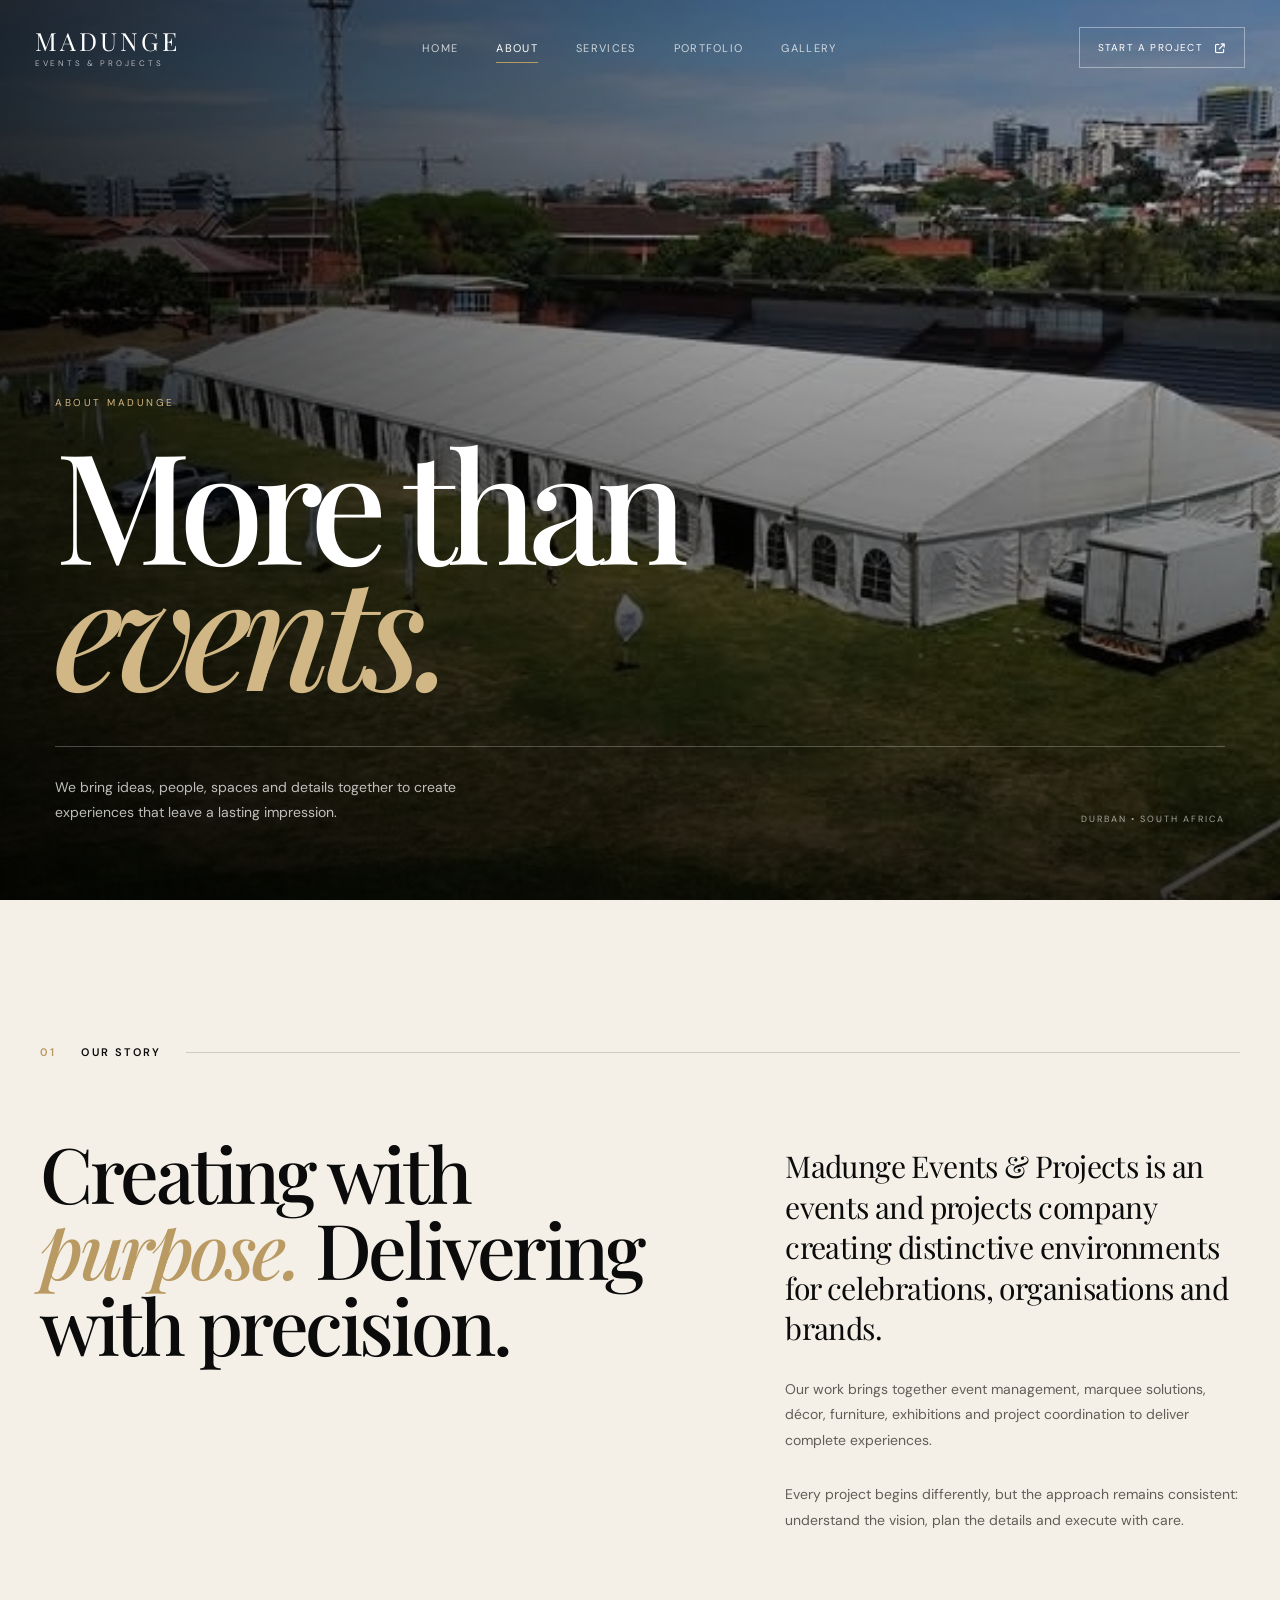
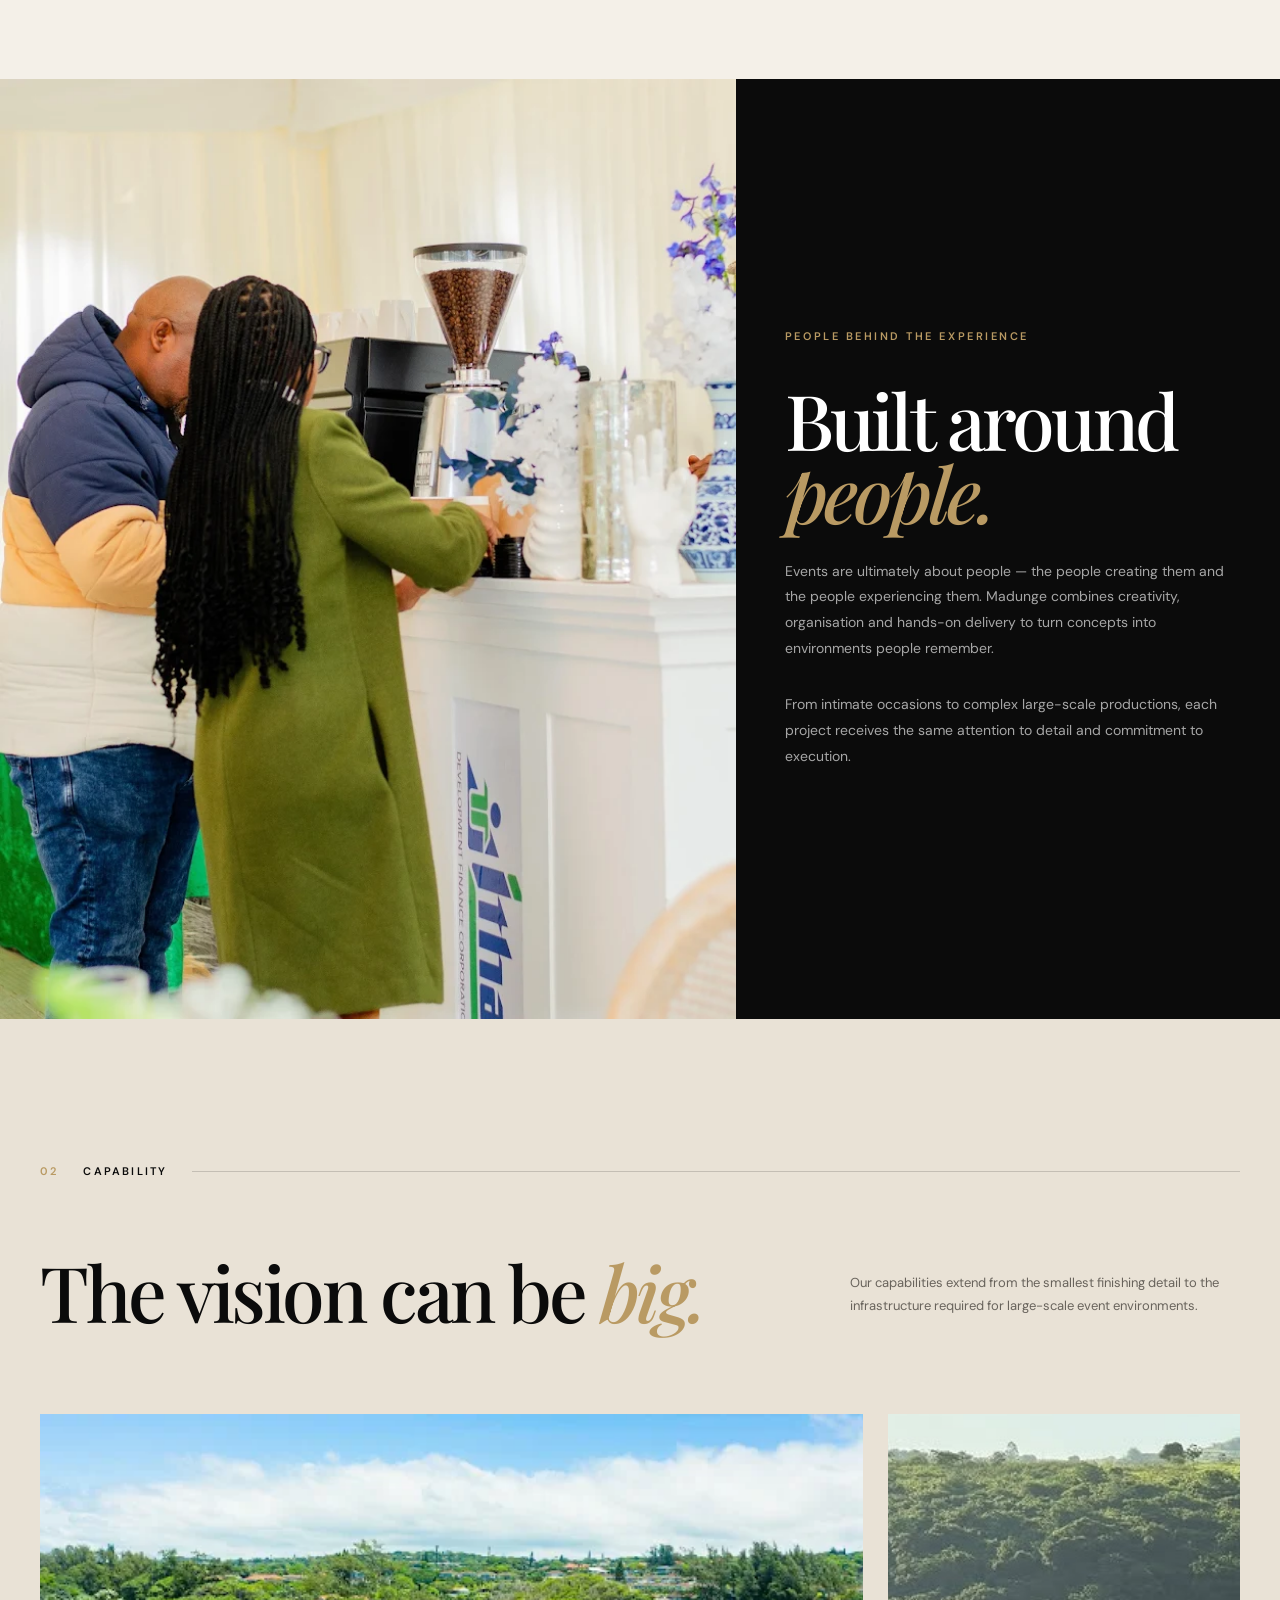
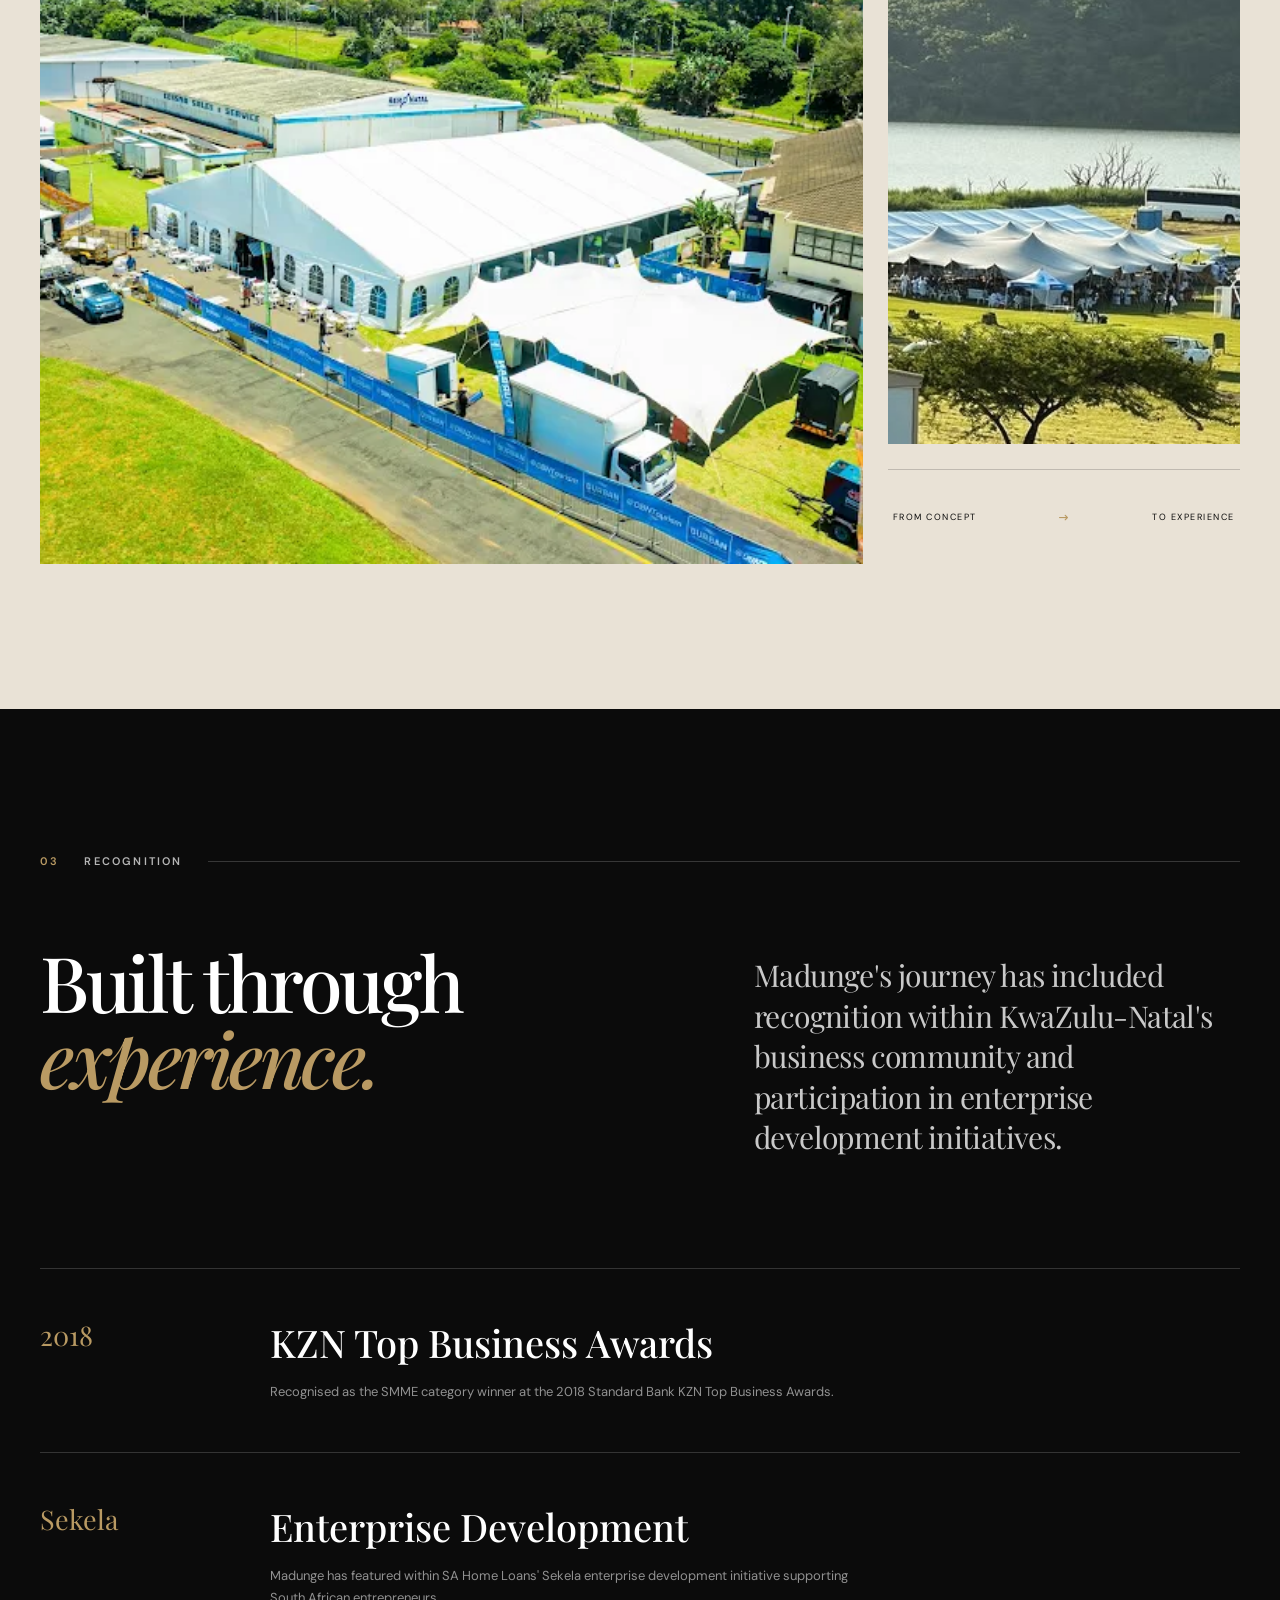
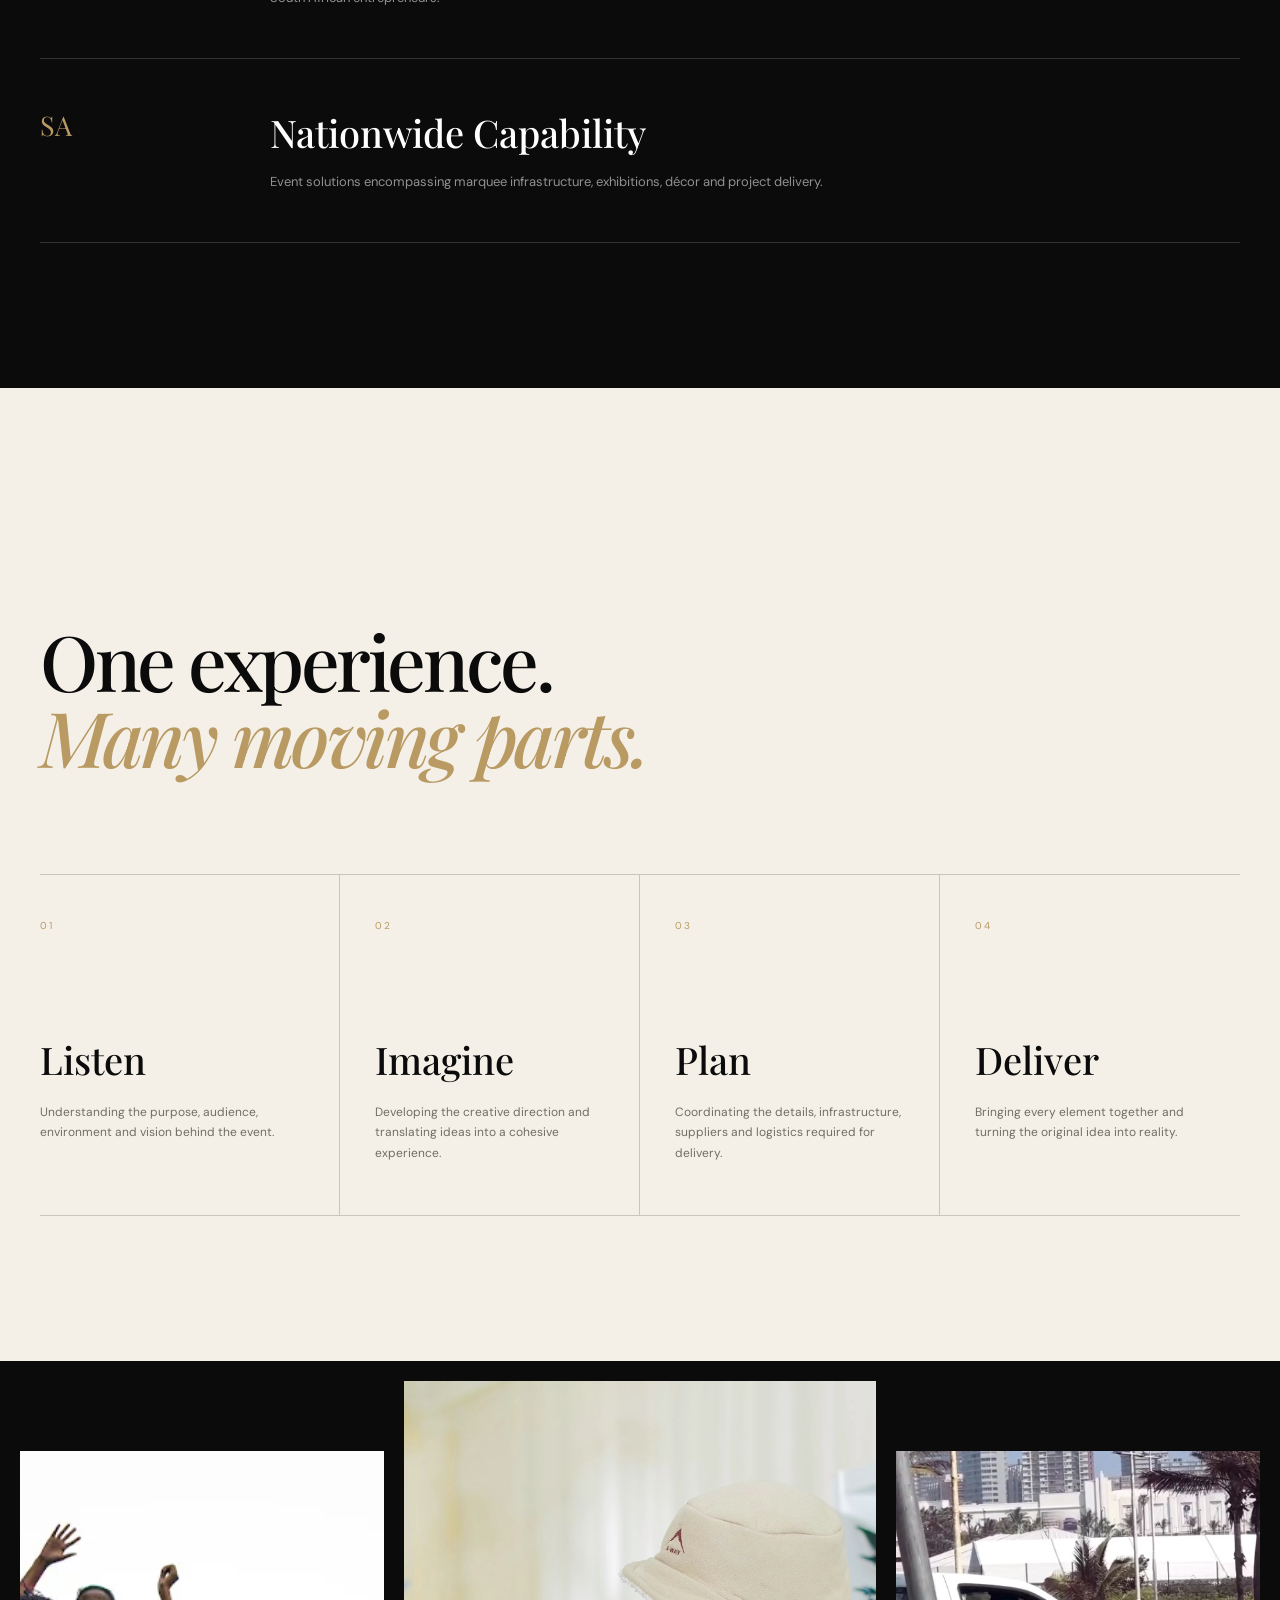
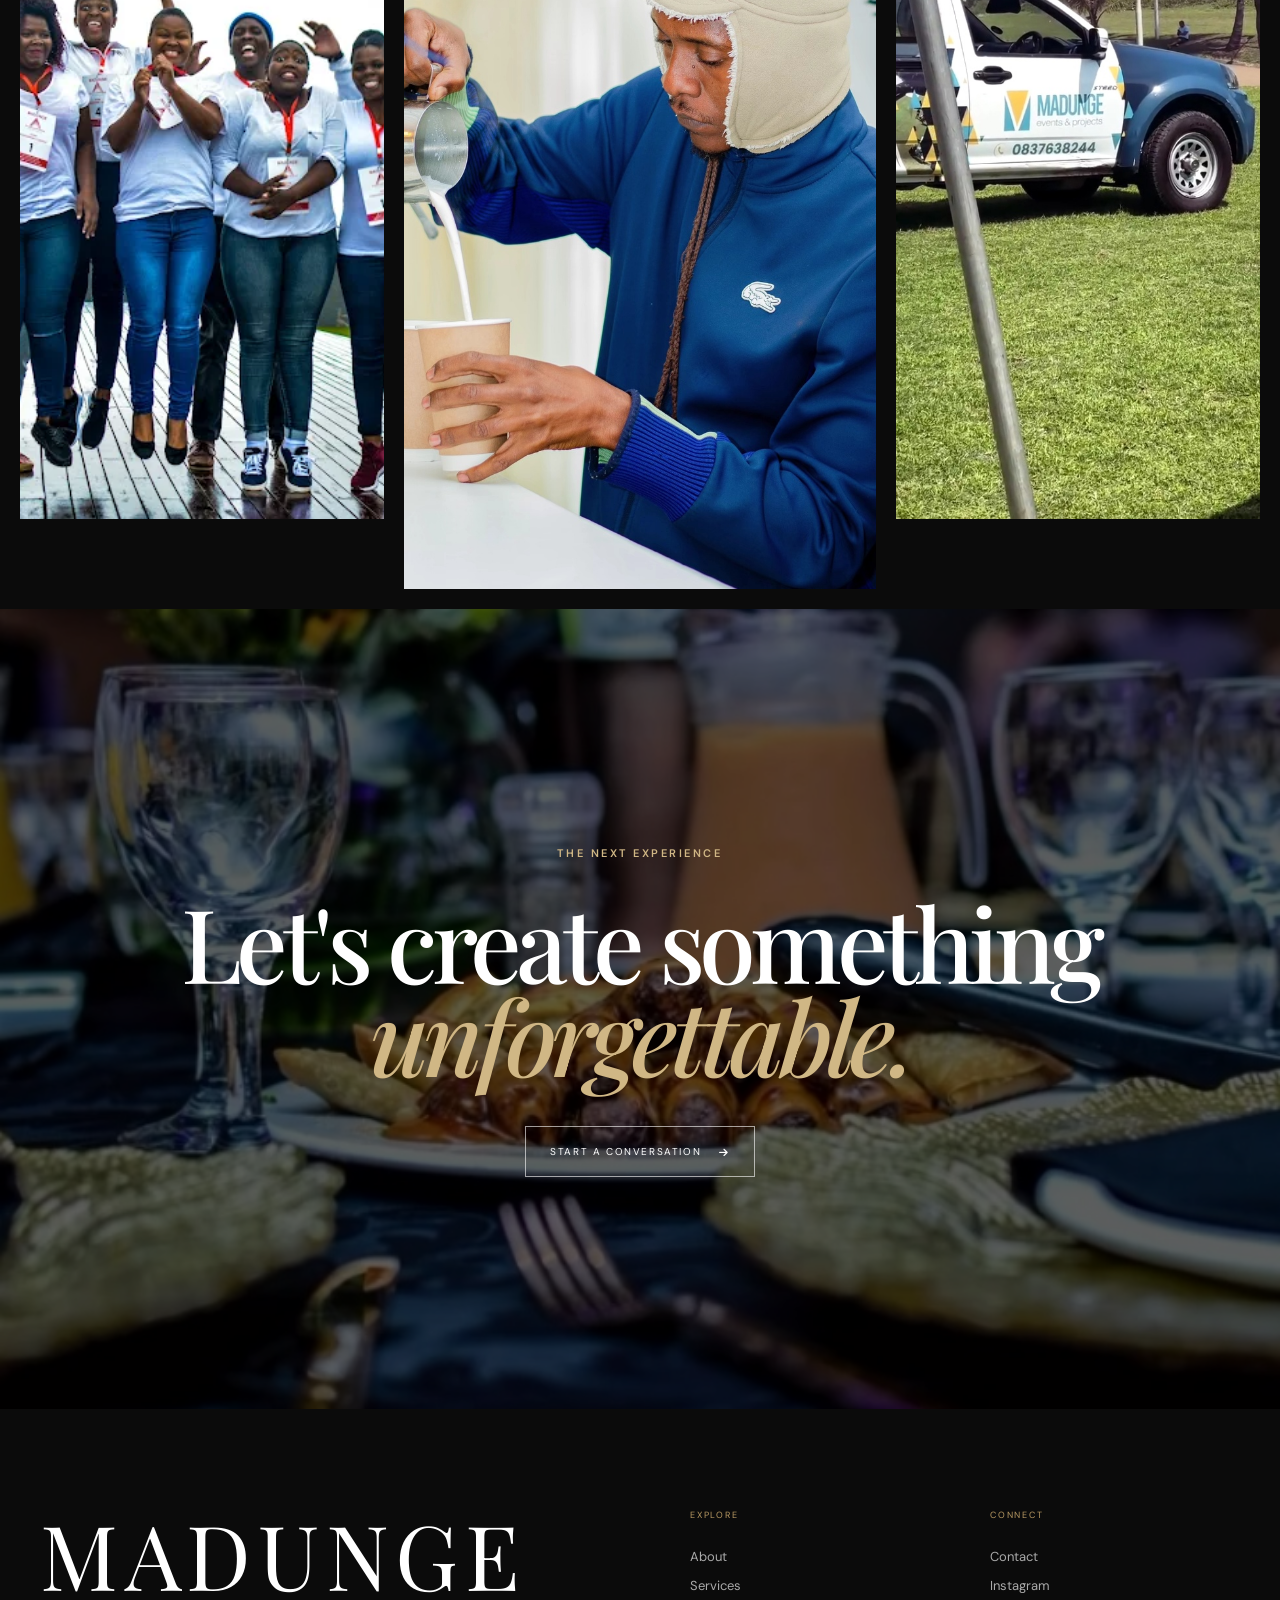
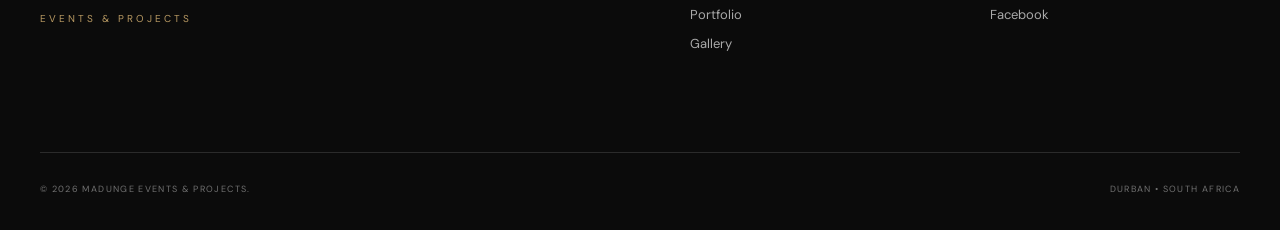
==== about.html @ 78325735 "Initial Madunge Events website" ====
<!DOCTYPE html>
<html lang="en">

<head>
    <meta charset="UTF-8">
    <meta name="viewport" content="width=device-width, initial-scale=1.0">

    <meta name="description"
          content="Discover Madunge Events & Projects — creating memorable events, environments and experiences across South Africa.">

    <title>About | Madunge Events & Projects</title>

    <link rel="preconnect" href="https://fonts.googleapis.com">
    <link rel="preconnect" href="https://fonts.gstatic.com" crossorigin>

    <link href="https://fonts.googleapis.com/css2?family=DM+Sans:wght@300;400;500;600&family=Playfair+Display:ital,wght@0,500;0,600;1,500&display=swap"
          rel="stylesheet">

    <link rel="stylesheet"
          href="https://cdnjs.cloudflare.com/ajax/libs/font-awesome/6.5.2/css/all.min.css">

    <link rel="stylesheet" href="css/style.css">
</head>

<body>


<!-- =====================================================
     LOADER
====================================================== -->

<div class="page-loader" id="pageLoader">

    <div class="loader-inner">

        <span class="loader-eyebrow">
            Events & Projects
        </span>

        <div class="loader-brand">
            MADUNGE
        </div>

        <div class="loader-line">
            <span></span>
        </div>

    </div>

</div>



<!-- =====================================================
     NAVIGATION
====================================================== -->

<header class="site-header inner-header" id="siteHeader">

    <div class="nav-container">

        <a href="index.html" class="brand">

            <span class="brand-main">
                MADUNGE
            </span>

            <span class="brand-sub">
                Events & Projects
            </span>

        </a>


        <nav class="desktop-nav">

            <a href="index.html">Home</a>
            <a href="about.html" class="active">About</a>
            <a href="services.html">Services</a>
            <a href="portfolio.html">Portfolio</a>
            <a href="gallery.html">Gallery</a>

        </nav>


        <a href="contact.html" class="nav-enquire">

            Start a Project

            <i class="fa-solid fa-arrow-up-right-from-square"></i>

        </a>


        <button class="menu-toggle"
                id="menuToggle"
                aria-label="Open navigation">

            <span></span>
            <span></span>

        </button>

    </div>


    <div class="mobile-menu" id="mobileMenu">

        <nav>

            <a href="index.html">Home</a>
            <a href="about.html">About</a>
            <a href="services.html">Services</a>
            <a href="portfolio.html">Portfolio</a>
            <a href="gallery.html">Gallery</a>
            <a href="contact.html">Contact</a>

        </nav>

    </div>

</header>



<main>


<!-- =====================================================
     ABOUT HERO
====================================================== -->

<section class="about-hero">

    <div class="about-hero-bg">

        <img src="assets/images/marquee-aerial-04.webp"
             alt="Large Madunge event production">

    </div>

    <div class="about-hero-overlay"></div>


    <div class="about-hero-content">

        <p class="hero-kicker reveal">
            About Madunge
        </p>

        <h1 class="reveal">
            More than
            <em>events.</em>
        </h1>


        <div class="about-hero-bottom reveal">

            <p>
                We bring ideas, people, spaces and details
                together to create experiences that leave
                a lasting impression.
            </p>

            <span>
                Durban • South Africa
            </span>

        </div>

    </div>

</section>



<!-- =====================================================
     INTRO
====================================================== -->

<section class="about-intro section">

    <div class="container">

        <div class="section-label reveal">

            <span>01</span>
            <p>Our story</p>

        </div>


        <div class="about-intro-grid">

            <div>

                <h2 class="display-heading reveal">

                    Creating with
                    <em>purpose.</em>

                    Delivering with
                    precision.

                </h2>

            </div>


            <div class="about-intro-copy">

                <p class="large-copy reveal">
                    Madunge Events & Projects is an
                    events and projects company creating
                    distinctive environments for celebrations,
                    organisations and brands.
                </p>

                <p class="reveal">
                    Our work brings together event management,
                    marquee solutions, décor, furniture,
                    exhibitions and project coordination to
                    deliver complete experiences.
                </p>

                <p class="reveal">
                    Every project begins differently, but the
                    approach remains consistent: understand the
                    vision, plan the details and execute with care.
                </p>

            </div>

        </div>

    </div>

</section>



<!-- =====================================================
     EDITORIAL STORY
====================================================== -->

<section class="about-story">

    <div class="about-story-image reveal-image">

        <img src="assets/images/madunge-team2.webp"
             alt="Madunge Events team">

    </div>


    <div class="about-story-content">

        <span class="eyebrow reveal">
            People behind the experience
        </span>


        <h2 class="reveal">

            Built around
            <em>people.</em>

        </h2>


        <p class="reveal">
            Events are ultimately about people — the people
            creating them and the people experiencing them.
            Madunge combines creativity, organisation and
            hands-on delivery to turn concepts into environments
            people remember.
        </p>


        <p class="reveal">
            From intimate occasions to complex large-scale
            productions, each project receives the same attention
            to detail and commitment to execution.
        </p>

    </div>

</section>



<!-- =====================================================
     SCALE
====================================================== -->

<section class="about-scale section">

    <div class="container">

        <div class="section-label reveal">

            <span>02</span>
            <p>Capability</p>

        </div>


        <div class="about-scale-heading">

            <h2 class="display-heading reveal">

                The vision can be
                <em>big.</em>

            </h2>


            <p class="reveal">
                Our capabilities extend from the smallest
                finishing detail to the infrastructure required
                for large-scale event environments.
            </p>

        </div>


        <div class="about-scale-gallery">

            <div class="scale-gallery-main reveal-image">

                <img src="assets/images/marquee-aerial-02.webp"
                     alt="Madunge large marquee event">

            </div>


            <div class="scale-gallery-side">

                <div class="reveal-image">

                    <img src="assets/images/marquee-aerial-05.webp"
                         alt="Madunge event infrastructure">

                </div>


                <div class="scale-caption reveal">

                    <span>
                        From concept
                    </span>

                    <i class="fa-solid fa-arrow-right-long"></i>

                    <span>
                        To experience
                    </span>

                </div>

            </div>

        </div>

    </div>

</section>



<!-- =====================================================
     RECOGNITION
====================================================== -->

<section class="recognition section">

    <div class="container">

        <div class="section-label light-label reveal">

            <span>03</span>
            <p>Recognition</p>

        </div>


        <div class="recognition-grid">

            <div>

                <h2 class="display-heading reveal">

                    Built through
                    <em>experience.</em>

                </h2>

            </div>


            <div class="recognition-copy">

                <p class="large-copy reveal">
                    Madunge's journey has included recognition
                    within KwaZulu-Natal's business community
                    and participation in enterprise development
                    initiatives.
                </p>

            </div>

        </div>



        <div class="recognition-list">


            <div class="recognition-item reveal">

                <span class="recognition-year">
                    2018
                </span>

                <div>

                    <h3>
                        KZN Top Business Awards
                    </h3>

                    <p>
                        Recognised as the SMME category winner
                        at the 2018 Standard Bank KZN Top
                        Business Awards.
                    </p>

                </div>

            </div>



            <div class="recognition-item reveal">

                <span class="recognition-year">
                    Sekela
                </span>

                <div>

                    <h3>
                        Enterprise Development
                    </h3>

                    <p>
                        Madunge has featured within SA Home
                        Loans' Sekela enterprise development
                        initiative supporting South African
                        entrepreneurs.
                    </p>

                </div>

            </div>



            <div class="recognition-item reveal">

                <span class="recognition-year">
                    SA
                </span>

                <div>

                    <h3>
                        Nationwide Capability
                    </h3>

                    <p>
                        Event solutions encompassing marquee
                        infrastructure, exhibitions, décor and
                        project delivery.
                    </p>

                </div>

            </div>


        </div>

    </div>

</section>



<!-- =====================================================
     APPROACH
====================================================== -->

<section class="about-approach section">

    <div class="container">

        <div class="section-label reveal">

            <span>04</span>
            <p>How we work</p>

        </div>


        <div class="approach-heading">

            <h2 class="display-heading reveal">

                One experience.
                <br>
                <em>Many moving parts.</em>

            </h2>

        </div>


        <div class="approach-grid">


            <div class="approach-item reveal">

                <span>01</span>

                <h3>
                    Listen
                </h3>

                <p>
                    Understanding the purpose, audience,
                    environment and vision behind the event.
                </p>

            </div>



            <div class="approach-item reveal">

                <span>02</span>

                <h3>
                    Imagine
                </h3>

                <p>
                    Developing the creative direction and
                    translating ideas into a cohesive experience.
                </p>

            </div>



            <div class="approach-item reveal">

                <span>03</span>

                <h3>
                    Plan
                </h3>

                <p>
                    Coordinating the details, infrastructure,
                    suppliers and logistics required for delivery.
                </p>

            </div>



            <div class="approach-item reveal">

                <span>04</span>

                <h3>
                    Deliver
                </h3>

                <p>
                    Bringing every element together and turning
                    the original idea into reality.
                </p>

            </div>


        </div>

    </div>

</section>



<!-- =====================================================
     TEAM / PEOPLE IMAGE
====================================================== -->

<section class="people-feature">

    <div class="people-feature-grid">


        <div class="people-photo">

            <img src="assets/images/madunge-team.webp"
                 alt="Madunge Events team">

        </div>


        <div class="people-photo">

            <img src="assets/images/madunge-team3.webp"
                 alt="Madunge Events team member">

        </div>


        <div class="people-photo">

            <img src="assets/images/madunge-team4.webp"
                 alt="Madunge Events team">

        </div>


    </div>

</section>



<!-- =====================================================
     CTA
====================================================== -->

<section class="final-cta about-final-cta">

    <div class="final-cta-bg">

        <img src="assets/images/luxury-table-05.webp"
             alt="Madunge luxury event">

    </div>

    <div class="final-cta-overlay"></div>


    <div class="final-cta-content">

        <span class="eyebrow reveal">
            The next experience
        </span>


        <h2 class="reveal">

            Let's create something
            <em>unforgettable.</em>

        </h2>


        <a href="contact.html"
           class="cta-button reveal">

            Start a conversation

            <i class="fa-solid fa-arrow-right"></i>

        </a>

    </div>

</section>


</main>



<!-- =====================================================
     FOOTER
====================================================== -->

<footer class="footer">

    <div class="container">


        <div class="footer-top">


            <div class="footer-brand">

                <span class="footer-logo">
                    MADUNGE
                </span>

                <p>
                    Events & Projects
                </p>

            </div>



            <div class="footer-links">


                <div>

                    <span class="footer-heading">
                        Explore
                    </span>

                    <a href="about.html">About</a>
                    <a href="services.html">Services</a>
                    <a href="portfolio.html">Portfolio</a>
                    <a href="gallery.html">Gallery</a>

                </div>



                <div>

                    <span class="footer-heading">
                        Connect
                    </span>

                    <a href="contact.html">Contact</a>

                    <a href="https://www.instagram.com/madungeevents/"
   target="_blank"
   rel="noopener noreferrer">
    Instagram
</a>

<a href="https://www.facebook.com/367546593577788"
   target="_blank"
   rel="noopener noreferrer">
    Facebook
</a>

                </div>


            </div>


        </div>



        <div class="footer-bottom">

            <p>
                © <span id="currentYear"></span>
                Madunge Events & Projects.
            </p>

            <p>
                Durban • South Africa
            </p>

        </div>


    </div>

</footer>


<script src="js/main.js"></script>

</body>
</html>
---- css/style.css ----
/* =========================================================
   MADUNGE EVENTS & PROJECTS
   Main Stylesheet
   ========================================================= */


/* =========================================================
   ROOT
   ========================================================= */

:root {
    --black: #0b0b0b;
    --black-soft: #111111;
    --charcoal: #181818;

    --ivory: #f4f0e8;
    --cream: #e9e2d6;
    --white: #ffffff;

    --gold: #b99a63;
    --gold-light: #d0b785;

    --grey: #aaa7a0;
    --border: rgba(255, 255, 255, 0.16);

    --serif: "Playfair Display", Georgia, serif;
    --sans: "DM Sans", Arial, sans-serif;

    --container: 1380px;

    --ease: cubic-bezier(.22, 1, .36, 1);
}


/* =========================================================
   RESET
   ========================================================= */

* {
    margin: 0;
    padding: 0;
    box-sizing: border-box;
}

html {
    scroll-behavior: smooth;
}

body {
    font-family: var(--sans);
    background: var(--ivory);
    color: var(--black);
    overflow-x: hidden;
    -webkit-font-smoothing: antialiased;
}

body.menu-open {
    overflow: hidden;
}

img,
video {
    display: block;
    width: 100%;
}

img {
    object-fit: cover;
}

a {
    color: inherit;
    text-decoration: none;
}

button {
    font: inherit;
}

::selection {
    background: var(--gold);
    color: var(--black);
}


/* =========================================================
   GENERAL
   ========================================================= */

.container {
    width: min(calc(100% - 80px), var(--container));
    margin: auto;
}

.section {
    padding: 145px 0;
}

.eyebrow {
    display: inline-block;
    font-size: 11px;
    text-transform: uppercase;
    letter-spacing: .23em;
    font-weight: 600;
}

.section-label {
    display: flex;
    align-items: center;
    gap: 25px;
    margin-bottom: 75px;

    font-size: 11px;
    text-transform: uppercase;
    letter-spacing: .2em;
    font-weight: 600;
}

.section-label span {
    color: var(--gold);
}

.section-label::after {
    content: "";
    height: 1px;
    flex: 1;
    background: rgba(0, 0, 0, .16);
}

.light-label {
    color: rgba(255, 255, 255, .7);
}

.light-label::after {
    background: rgba(255, 255, 255, .18);
}

.display-heading {
    font-family: var(--serif);
    font-size: clamp(54px, 6vw, 96px);
    font-weight: 500;
    line-height: .99;
    letter-spacing: -.045em;
}

.display-heading em {
    color: var(--gold);
    font-weight: 500;
}

.large-copy {
    font-family: var(--serif);
    font-size: 30px;
    line-height: 1.35;
    letter-spacing: -.02em;
}

.text-link {
    display: inline-flex;
    align-items: center;
    gap: 15px;

    margin-top: 35px;

    font-size: 12px;
    text-transform: uppercase;
    letter-spacing: .15em;
    font-weight: 600;

    padding-bottom: 8px;
    border-bottom: 1px solid currentColor;
}

.text-link i {
    transition: transform .35s var(--ease);
}

.text-link:hover i {
    transform: translateX(6px);
}


/* =========================================================
   LOADER
   ========================================================= */

.page-loader {
    position: fixed;
    inset: 0;
    z-index: 99999;

    display: flex;
    justify-content: center;
    align-items: center;

    background: var(--black);
    color: var(--white);

    transition:
        opacity .8s var(--ease),
        visibility .8s var(--ease);
}

.page-loader.loaded {
    opacity: 0;
    visibility: hidden;
    pointer-events: none;
}

.loader-inner {
    width: min(430px, 80vw);
    text-align: center;
}

.loader-eyebrow {
    display: block;
    margin-bottom: 13px;

    color: var(--gold-light);

    text-transform: uppercase;
    letter-spacing: .34em;
    font-size: 9px;
}

.loader-brand {
    font-family: var(--serif);
    font-size: clamp(45px, 7vw, 78px);
    letter-spacing: .08em;
}

.loader-line {
    width: 100%;
    height: 1px;

    background: rgba(255, 255, 255, .16);

    margin-top: 28px;

    overflow: hidden;
}

.loader-line span {
    display: block;

    width: 100%;
    height: 100%;

    background: var(--gold);

    transform: translateX(-100%);
    animation: loaderLine 1.5s var(--ease) forwards;
}

@keyframes loaderLine {
    to {
        transform: translateX(0);
    }
}


/* =========================================================
   HEADER
   ========================================================= */

.site-header {
    position: fixed;
    top: 0;
    left: 0;
    width: 100%;

    z-index: 1000;

    color: var(--white);

    transition:
        background .4s ease,
        color .4s ease,
        border .4s ease;
}

.site-header.scrolled {
    background: rgba(10, 10, 10, .92);
    backdrop-filter: blur(16px);
    -webkit-backdrop-filter: blur(16px);

    border-bottom: 1px solid rgba(255, 255, 255, .08);
}

.nav-container {
    width: min(calc(100% - 70px), 1500px);
    height: 95px;
    margin: auto;

    display: flex;
    align-items: center;
    justify-content: space-between;
}

.brand {
    display: flex;
    flex-direction: column;
    line-height: 1;
}

.brand-main {
    font-family: var(--serif);
    font-size: 25px;
    letter-spacing: .12em;
}

.brand-sub {
    margin-top: 6px;

    font-size: 8px;
    text-transform: uppercase;
    letter-spacing: .34em;

    color: rgba(255, 255, 255, .65);
}

.desktop-nav {
    display: flex;
    gap: 38px;
}

.desktop-nav a {
    position: relative;

    font-size: 11px;
    text-transform: uppercase;
    letter-spacing: .12em;

    color: rgba(255, 255, 255, .74);

    transition: color .25s ease;
}

.desktop-nav a:hover,
.desktop-nav a.active {
    color: var(--white);
}

.desktop-nav a::after {
    content: "";

    position: absolute;
    left: 0;
    bottom: -8px;

    width: 0;
    height: 1px;

    background: var(--gold);

    transition: width .35s var(--ease);
}

.desktop-nav a:hover::after,
.desktop-nav a.active::after {
    width: 100%;
}

.nav-enquire {
    display: flex;
    align-items: center;
    gap: 12px;

    border: 1px solid rgba(255, 255, 255, .4);

    padding: 13px 18px;

    font-size: 10px;
    text-transform: uppercase;
    letter-spacing: .12em;

    transition:
        background .3s ease,
        color .3s ease;
}

.nav-enquire:hover {
    background: var(--white);
    color: var(--black);
}

.menu-toggle {
    display: none;

    width: 45px;
    height: 45px;

    background: transparent;
    border: none;

    cursor: pointer;

    position: relative;
    z-index: 1002;
}

.menu-toggle span {
    position: absolute;
    left: 7px;

    width: 31px;
    height: 1px;

    background: white;

    transition: .4s var(--ease);
}

.menu-toggle span:first-child {
    top: 18px;
}

.menu-toggle span:last-child {
    top: 27px;
}

.menu-toggle.active span:first-child {
    top: 22px;
    transform: rotate(45deg);
}

.menu-toggle.active span:last-child {
    top: 22px;
    transform: rotate(-45deg);
}


/* =========================================================
   MOBILE MENU
   ========================================================= */

.mobile-menu {
    position: fixed;
    inset: 0;

    background: var(--black);

    display: flex;
    align-items: center;

    padding: 120px 40px 50px;

    transform: translateY(-100%);
    transition: transform .75s var(--ease);

    z-index: 1001;

    overflow: hidden;
    visibility: hidden;
    pointer-events: none;
}

.mobile-menu.active {
    transform: translateY(0);
    visibility: visible;
    pointer-events: auto;
}

.mobile-menu nav {
    display: flex;
    flex-direction: column;
}

.mobile-menu a {
    font-family: var(--serif);

    font-size: clamp(45px, 12vw, 75px);

    line-height: 1.15;

    color: var(--white);

    transition: color .25s ease;
}

.mobile-menu a:hover {
    color: var(--gold);
}


/* =========================================================
   HERO
   ========================================================= */

.hero {
    position: relative;

    width: 100%;
    min-height: 100vh;

    display: flex;
    align-items: flex-end;

    overflow: hidden;

    background: var(--black);
    color: var(--white);
}

.hero-video {
    position: absolute;
    inset: 0;

    width: 100%;
    height: 100%;

    object-fit: cover;
}

.hero-overlay {
    position: absolute;
    inset: 0;

    background:
        linear-gradient(
            90deg,
            rgba(0, 0, 0, .72) 0%,
            rgba(0, 0, 0, .30) 55%,
            rgba(0, 0, 0, .2) 100%
        ),
        linear-gradient(
            0deg,
            rgba(0, 0, 0, .70) 0%,
            rgba(0, 0, 0, .02) 65%
        );
}

.hero-grain {
    position: absolute;
    inset: 0;

    opacity: .13;
    pointer-events: none;

    background-image:
        url("data:image/svg+xml,%3Csvg viewBox='0 0 180 180' xmlns='http://www.w3.org/2000/svg'%3E%3Cfilter id='noise'%3E%3CfeTurbulence type='fractalNoise' baseFrequency='.9' numOctaves='4' stitchTiles='stitch'/%3E%3C/filter%3E%3Crect width='100%25' height='100%25' filter='url(%23noise)' opacity='.35'/%3E%3C/svg%3E");
}

.hero-content {
    position: relative;
    z-index: 5;

    width: min(calc(100% - 110px), 1450px);

    margin: 0 auto;
    padding: 170px 0 80px;
}

.hero-kicker {
    margin-bottom: 30px;

    font-size: 10px;
    text-transform: uppercase;
    letter-spacing: .25em;

    color: var(--gold-light);
}

.hero-title {
    max-width: 1200px;

    font-family: var(--serif);

    font-size: clamp(63px, 8.1vw, 135px);

    line-height: .88;

    font-weight: 500;

    letter-spacing: -.055em;
}

.hero-title span {
    display: block;
}

.hero-title-italic {
    font-style: italic;
    color: var(--gold-light);
}

.hero-bottom {
    display: flex;
    justify-content: space-between;
    align-items: flex-end;

    margin-top: 45px;
}

.hero-bottom > p {
    max-width: 440px;

    color: rgba(255, 255, 255, .72);

    font-size: 14px;
    line-height: 1.8;
}

.circle-link {
    width: 125px;
    height: 125px;

    border: 1px solid rgba(255, 255, 255, .45);
    border-radius: 50%;

    display: flex;
    flex-direction: column;
    justify-content: center;
    align-items: center;

    gap: 12px;

    text-align: center;

    font-size: 9px;
    text-transform: uppercase;
    letter-spacing: .15em;

    transition:
        background .35s ease,
        color .35s ease,
        transform .35s var(--ease);
}

.circle-link:hover {
    background: var(--gold);
    color: var(--black);

    transform: scale(1.06);
}

.hero-scroll {
    position: absolute;
    z-index: 6;

    right: 22px;
    bottom: 55px;

    display: flex;
    align-items: center;
    gap: 13px;

    transform: rotate(90deg);
    transform-origin: right center;

    font-size: 8px;
    text-transform: uppercase;
    letter-spacing: .2em;

    color: rgba(255, 255, 255, .55);
}

.hero-scroll div {
    width: 50px;
    height: 1px;

    background: rgba(255, 255, 255, .5);
}


/* =========================================================
   INTRO
   ========================================================= */

.intro {
    background: var(--ivory);
}

.intro-grid {
    display: grid;

    grid-template-columns: 1.2fr .8fr;

    gap: 130px;

    align-items: start;
}

.intro-heading .display-heading {
    max-width: 750px;
}

.intro-copy {
    padding-top: 15px;
}

.intro-copy > p:not(.large-copy) {
    margin-top: 28px;

    font-size: 14px;
    line-height: 1.85;

    color: #5e5a54;
}


/* =========================================================
   SCALE FEATURE
   ========================================================= */

.scale-feature {
    display: grid;

    grid-template-columns: 1.35fr .65fr;

    min-height: 790px;

    background: var(--black);
    color: var(--white);
}

.scale-image {
    overflow: hidden;
}

.scale-image img {
    width: 100%;
    height: 100%;

    object-fit: cover;

    transition: transform 1.2s var(--ease);
}

.scale-feature:hover .scale-image img {
    transform: scale(1.025);
}

.scale-content {
    padding: 100px 70px;

    display: flex;
    flex-direction: column;
    justify-content: center;
}

.scale-content .eyebrow {
    color: var(--gold);
    margin-bottom: 35px;
}

.scale-content h2 {
    font-family: var(--serif);

    font-size: clamp(50px, 5vw, 78px);

    line-height: 1;

    font-weight: 500;

    letter-spacing: -.04em;
}

.scale-content h2 em {
    color: var(--gold);
    font-weight: 500;
}

.scale-content p {
    max-width: 440px;

    margin-top: 35px;

    color: rgba(255, 255, 255, .65);

    font-size: 14px;
    line-height: 1.8;
}

.light-button,
.dark-button {
    width: fit-content;

    display: inline-flex;
    align-items: center;
    gap: 18px;

    margin-top: 40px;

    padding: 17px 22px;

    font-size: 10px;
    font-weight: 600;

    text-transform: uppercase;
    letter-spacing: .14em;

    transition:
        background .3s ease,
        color .3s ease;
}

.light-button {
    border: 1px solid rgba(255, 255, 255, .4);
}

.light-button:hover {
    background: var(--white);
    color: var(--black);
}

.dark-button {
    border: 1px solid var(--black);
}

.dark-button:hover {
    background: var(--black);
    color: var(--white);
}


/* =========================================================
   SERVICES
   ========================================================= */

.services-preview {
    background: var(--ivory);
}

.services-heading {
    display: flex;
    align-items: flex-end;
    justify-content: space-between;

    gap: 60px;

    margin-bottom: 90px;
}

.services-heading > p {
    max-width: 350px;

    margin-bottom: 12px;

    color: #6c6861;

    line-height: 1.8;
    font-size: 13px;
}

.service-list {
    border-top: 1px solid rgba(0, 0, 0, .18);
}

.service-row {
    display: grid;

    grid-template-columns: 80px 1fr 1fr 70px;

    align-items: center;

    gap: 30px;

    padding: 38px 10px;

    border-bottom: 1px solid rgba(0, 0, 0, .18);

    transition:
        background .35s ease,
        padding .35s var(--ease);
}

.service-row:hover {
    background: rgba(185, 154, 99, .09);

    padding-left: 25px;
    padding-right: 25px;
}

.service-number {
    font-size: 10px;
    color: var(--gold);

    letter-spacing: .15em;
}

.service-row h3 {
    font-family: var(--serif);

    font-size: 34px;

    font-weight: 500;
}

.service-row p {
    max-width: 400px;

    color: #77726a;

    font-size: 12px;
    line-height: 1.7;
}

.service-arrow {
    display: flex;
    justify-content: flex-end;

    font-size: 17px;

    transition: transform .35s var(--ease);
}

.service-row:hover .service-arrow {
    transform: translateX(8px);
}

.services-button-wrap {
    display: flex;
    justify-content: flex-end;
}


/* =========================================================
   SELECTED WORK
   ========================================================= */

.selected-work {
    background: var(--black);
    color: var(--white);
}

.work-header {
    display: flex;
    align-items: flex-end;
    justify-content: space-between;

    gap: 60px;

    margin-bottom: 80px;
}

.work-header .display-heading {
    max-width: 850px;
}

.light-link {
    flex-shrink: 0;
}

.work-grid {
    display: grid;

    grid-template-columns: 1.4fr .8fr;

    gap: 80px 35px;
}

.work-card-large {
    grid-row: span 2;
}

.work-image {
    overflow: hidden;
    background: #222;
}

.work-card-large .work-image {
    height: 830px;
}

.work-card:not(.work-card-large) .work-image {
    height: 390px;
}

.work-image img {
    width: 100%;
    height: 100%;

    object-fit: cover;

    transition: transform .9s var(--ease);
}

.work-card:hover img {
    transform: scale(1.035);
}

.work-info {
    padding-top: 22px;
}

.work-info span {
    color: var(--gold);

    font-size: 9px;

    text-transform: uppercase;
    letter-spacing: .2em;
}

.work-info h3 {
    max-width: 620px;

    margin-top: 9px;

    font-family: var(--serif);

    font-size: 29px;

    font-weight: 500;

    line-height: 1.25;
}


/* =========================================================
   EDITORIAL BREAK
   ========================================================= */

.editorial-break {
    position: relative;

    height: min(90vh, 900px);

    overflow: hidden;

    background: var(--black);
}

.editorial-image {
    position: absolute;
    inset: 0;
}

.editorial-image img {
    width: 100%;
    height: 100%;

    object-fit: cover;
}

.editorial-image::after {
    content: "";

    position: absolute;
    inset: 0;

    background: rgba(0, 0, 0, .3);
}

.editorial-quote {
    position: absolute;

    left: 8%;
    bottom: 10%;

    z-index: 3;

    color: white;
}

.editorial-quote p {
    max-width: 700px;

    font-family: var(--serif);

    font-size: clamp(55px, 7vw, 110px);

    line-height: .95;

    letter-spacing: -.05em;
}


/* =========================================================
   EXPERIENCE
   ========================================================= */

.experience {
    background: var(--cream);
}

.experience-grid {
    display: grid;

    grid-template-columns: 1.1fr .9fr;

    gap: 130px;
}

.experience-copy {
    padding-top: 15px;
}

.experience-copy > p:not(.large-copy) {
    margin-top: 30px;

    color: #666159;

    line-height: 1.85;

    font-size: 14px;
}

.experience-values {
    display: grid;

    grid-template-columns: repeat(3, 1fr);

    margin-top: 110px;

    border-top: 1px solid rgba(0, 0, 0, .18);
}

.value {
    padding: 35px 45px 10px 0;

    border-right: 1px solid rgba(0, 0, 0, .18);
}

.value:not(:first-child) {
    padding-left: 45px;
}

.value:last-child {
    border-right: 0;
}

.value span {
    color: var(--gold);

    font-size: 10px;

    letter-spacing: .15em;
}

.value h3 {
    margin-top: 45px;

    font-family: var(--serif);

    font-size: 37px;

    font-weight: 500;
}

.value p {
    margin-top: 15px;

    max-width: 260px;

    color: #716b63;

    font-size: 12px;
    line-height: 1.7;
}


/* =========================================================
   GALLERY STRIP
   ========================================================= */

.gallery-strip {
    background: var(--black);

    padding: 100px 0;

    overflow: hidden;
}

.gallery-track {
    display: flex;

    gap: 20px;

    width: max-content;

    transform: translateX(-3vw);
}

.gallery-item {
    width: 340px;
    height: 470px;

    overflow: hidden;
}

.gallery-item.tall {
    width: 410px;
    height: 590px;

    margin-top: -55px;
}

.gallery-item img {
    width: 100%;
    height: 100%;

    object-fit: cover;

    transition: transform .8s var(--ease);
}

.gallery-item:hover img {
    transform: scale(1.04);
}


/* =========================================================
   FINAL CTA
   ========================================================= */

.final-cta {
    position: relative;

    min-height: 760px;

    display: flex;
    align-items: center;
    justify-content: center;

    overflow: hidden;

    color: white;
    text-align: center;

    background: var(--black);
}

.final-cta-bg {
    position: absolute;
    inset: 0;
}

.final-cta-bg img {
    width: 100%;
    height: 100%;

    object-fit: cover;
}

.final-cta-overlay {
    position: absolute;
    inset: 0;

    background: rgba(0, 0, 0, .63);
}

.final-cta-content {
    position: relative;

    z-index: 3;

    width: min(1000px, calc(100% - 50px));
}

.final-cta .eyebrow {
    color: var(--gold-light);

    margin-bottom: 35px;
}

.final-cta h2 {
    font-family: var(--serif);

    font-size: clamp(60px, 8vw, 120px);

    line-height: .91;

    font-weight: 500;

    letter-spacing: -.055em;
}

.final-cta h2 em {
    color: var(--gold-light);

    font-weight: 500;
}

.cta-button {
    display: inline-flex;
    align-items: center;

    gap: 18px;

    margin-top: 45px;

    border: 1px solid rgba(255, 255, 255, .6);

    padding: 18px 24px;

    font-size: 10px;

    text-transform: uppercase;
    letter-spacing: .16em;

    transition:
        background .3s ease,
        color .3s ease;
}

.cta-button:hover {
    background: white;
    color: black;
}


/* =========================================================
   FOOTER
   ========================================================= */

.footer {
    background: var(--black);

    color: white;

    padding: 100px 0 35px;
}

.footer-top {
    display: grid;

    grid-template-columns: 1fr 1fr;

    gap: 100px;

    padding-bottom: 100px;
}

.footer-logo {
    display: block;

    font-family: var(--serif);

    font-size: clamp(55px, 7vw, 100px);

    letter-spacing: .08em;

    line-height: 1;
}

.footer-brand p {
    margin-top: 13px;

    color: var(--gold);

    font-size: 10px;

    text-transform: uppercase;
    letter-spacing: .3em;
}

.footer-links {
    display: grid;

    grid-template-columns: 1fr 1fr;

    gap: 50px;

    align-self: end;
}

.footer-links > div {
    display: flex;

    flex-direction: column;

    gap: 12px;
}

.footer-heading {
    color: var(--gold);

    margin-bottom: 15px;

    font-size: 9px;

    text-transform: uppercase;
    letter-spacing: .2em;
}

.footer-links a {
    width: fit-content;

    color: rgba(255, 255, 255, .65);

    font-size: 13px;

    transition: color .25s ease;
}

.footer-links a:hover {
    color: white;
}

.footer-bottom {
    display: flex;

    justify-content: space-between;

    padding-top: 30px;

    border-top: 1px solid rgba(255, 255, 255, .13);

    color: rgba(255, 255, 255, .42);

    font-size: 9px;

    text-transform: uppercase;

    letter-spacing: .15em;
}


/* =========================================================
   REVEAL ANIMATIONS
   ========================================================= */

.reveal {
    opacity: 0;

    transform: translateY(35px);

    transition:
        opacity 1s var(--ease),
        transform 1s var(--ease);
}

.reveal.visible {
    opacity: 1;

    transform: translateY(0);
}

.reveal-image {
    overflow: hidden;
}

.reveal-image img {
    transform: scale(1.08);
}

.reveal-image.visible img {
    transform: scale(1);
}


/* =========================================================
   TABLET
   ========================================================= */

@media (max-width: 1100px) {

    .desktop-nav {
        display: none;
    }

    .nav-enquire {
        display: none;
    }

    .menu-toggle {
        display: block;
    }

    .hero-content {
        width: calc(100% - 70px);
    }

    .intro-grid,
    .experience-grid {
        grid-template-columns: 1fr;

        gap: 60px;
    }

    .scale-feature {
        grid-template-columns: 1fr;
    }

    .scale-image {
        height: 650px;
    }

    .scale-content {
        padding: 100px 8%;
    }

    .service-row {
        grid-template-columns: 60px 1fr 1fr 40px;
    }

    .work-card-large .work-image {
        height: 700px;
    }

}


/* =========================================================
   MOBILE
   ========================================================= */

@media (max-width: 760px) {

    .container {
        width: calc(100% - 38px);
    }

    .section {
        padding: 95px 0;
    }

    .nav-container {
        width: calc(100% - 38px);
        height: 80px;
    }

    .brand-main {
        font-size: 21px;
    }

    .hero {
        min-height: 100svh;
    }

    .hero-content {
        width: calc(100% - 38px);

        padding: 140px 0 45px;
    }

    .hero-kicker {
        font-size: 8px;

        line-height: 1.6;

        max-width: 270px;
    }

    .hero-title {
        font-size: clamp(52px, 16vw, 82px);

        line-height: .92;
    }

    .hero-bottom {
        flex-direction: column;

        align-items: flex-start;

        gap: 30px;

        margin-top: 35px;
    }

    .hero-bottom > p {
        font-size: 12px;

        max-width: 320px;
    }

    .circle-link {
        width: 95px;
        height: 95px;

        align-self: flex-end;
    }

    .hero-scroll {
        display: none;
    }

    .section-label {
        margin-bottom: 50px;
    }

    .display-heading {
        font-size: clamp(48px, 14vw, 70px);
    }

    .large-copy {
        font-size: 24px;
    }

    .intro-grid {
        gap: 45px;
    }

    .scale-image {
        height: 480px;
    }

    .scale-content {
        padding: 75px 20px;
    }

    .scale-content h2 {
        font-size: 50px;
    }

    .services-heading {
        flex-direction: column;

        align-items: flex-start;

        margin-bottom: 55px;
    }

    .service-row {
        grid-template-columns: 35px 1fr 25px;

        gap: 15px;

        padding: 25px 0;
    }

    .service-row p {
        display: none;
    }

    .service-row h3 {
        font-size: 25px;
    }

    .service-row:hover {
        padding-left: 8px;
        padding-right: 8px;
    }

    .work-header {
        flex-direction: column;

        align-items: flex-start;

        margin-bottom: 55px;
    }

    .work-grid {
        grid-template-columns: 1fr;

        gap: 60px;
    }

    .work-card-large {
        grid-row: auto;
    }

    .work-card-large .work-image,
    .work-card:not(.work-card-large) .work-image {
        height: 520px;
    }

    .editorial-break {
        height: 75vh;
    }

    .experience-values {
        grid-template-columns: 1fr;

        margin-top: 70px;
    }

    .value,
    .value:not(:first-child) {
        padding: 30px 0;

        border-right: 0;

        border-bottom: 1px solid rgba(0, 0, 0, .15);
    }

    .value h3 {
        margin-top: 20px;
    }

    .gallery-strip {
        padding: 70px 0;
    }

    .gallery-item {
        width: 260px;
        height: 380px;
    }

    .gallery-item.tall {
        width: 290px;
        height: 440px;

        margin-top: -30px;
    }

    .final-cta {
        min-height: 650px;
    }

    .final-cta h2 {
        font-size: clamp(55px, 15vw, 78px);
    }

    .footer {
        padding-top: 70px;
    }

    .footer-top {
        grid-template-columns: 1fr;

        gap: 65px;

        padding-bottom: 65px;
    }

    .footer-links {
        gap: 30px;
    }

    .footer-bottom {
        flex-direction: column;

        gap: 12px;
    }

}


/* =========================================================
   VERY SMALL DEVICES
   ========================================================= */

@media (max-width: 400px) {

    .hero-title {
        font-size: 49px;
    }

    .display-heading {
        font-size: 45px;
    }

    .scale-content h2 {
        font-size: 44px;
    }

}





/* =========================================================
   ABOUT PAGE
   ========================================================= */


/* =========================================================
   ABOUT HERO
   ========================================================= */

.about-hero {
    position: relative;
    min-height: 100vh;

    display: flex;
    align-items: flex-end;

    overflow: hidden;

    background: var(--black);
    color: var(--white);
}

.about-hero-bg {
    position: absolute;
    inset: 0;
}

.about-hero-bg img {
    width: 100%;
    height: 100%;
    object-fit: cover;

    transform: scale(1.03);
}

.about-hero-overlay {
    position: absolute;
    inset: 0;

    background:
        linear-gradient(
            90deg,
            rgba(0, 0, 0, .74) 0%,
            rgba(0, 0, 0, .28) 60%,
            rgba(0, 0, 0, .12) 100%
        ),
        linear-gradient(
            0deg,
            rgba(0, 0, 0, .72) 0%,
            rgba(0, 0, 0, .04) 70%
        );
}

.about-hero-content {
    position: relative;
    z-index: 3;

    width: min(calc(100% - 110px), 1450px);

    margin: 0 auto;

    padding: 180px 0 75px;
}

.about-hero-content .hero-kicker {
    color: var(--gold-light);
}

.about-hero-content h1 {
    max-width: 1100px;

    font-family: var(--serif);

    font-size: clamp(85px, 12vw, 185px);

    line-height: .82;

    letter-spacing: -.065em;

    font-weight: 500;
}

.about-hero-content h1 em {
    display: block;

    color: var(--gold-light);

    font-weight: 500;
}

.about-hero-bottom {
    display: flex;
    align-items: flex-end;
    justify-content: space-between;

    gap: 50px;

    margin-top: 55px;

    padding-top: 28px;

    border-top: 1px solid rgba(255, 255, 255, .25);
}

.about-hero-bottom p {
    max-width: 470px;

    color: rgba(255, 255, 255, .73);

    font-size: 14px;
    line-height: 1.8;
}

.about-hero-bottom span {
    font-size: 9px;

    text-transform: uppercase;

    letter-spacing: .22em;

    color: rgba(255, 255, 255, .6);
}


/* =========================================================
   ABOUT INTRODUCTION
   ========================================================= */

.about-intro {
    background: var(--ivory);
}

.about-intro-grid {
    display: grid;

    grid-template-columns: 1.15fr .85fr;

    gap: 130px;

    align-items: start;
}

.about-intro-copy {
    padding-top: 12px;
}

.about-intro-copy > p:not(.large-copy) {
    margin-top: 28px;

    color: #625e57;

    font-size: 14px;

    line-height: 1.85;
}


/* =========================================================
   STORY
   ========================================================= */

.about-story {
    min-height: 850px;

    display: grid;

    grid-template-columns: 1.15fr .85fr;

    background: var(--black);

    color: var(--white);
}

.about-story-image {
    min-height: 850px;

    overflow: hidden;
}

.about-story-image img {
    width: 100%;
    height: 100%;

    object-fit: cover;

    transition: transform 1.2s var(--ease);
}

.about-story-content {
    display: flex;

    flex-direction: column;

    justify-content: center;

    padding: 100px 9%;
}

.about-story-content .eyebrow {
    margin-bottom: 40px;

    color: var(--gold);
}

.about-story-content h2 {
    max-width: 650px;

    font-family: var(--serif);

    font-size: clamp(60px, 6vw, 95px);

    line-height: .95;

    letter-spacing: -.05em;

    font-weight: 500;
}

.about-story-content h2 em {
    color: var(--gold);

    font-weight: 500;
}

.about-story-content p {
    max-width: 530px;

    margin-top: 30px;

    color: rgba(255, 255, 255, .64);

    font-size: 14px;

    line-height: 1.85;
}


/* =========================================================
   SCALE
   ========================================================= */

.about-scale {
    background: var(--cream);
}

.about-scale-heading {
    display: flex;

    justify-content: space-between;

    align-items: flex-end;

    gap: 80px;

    margin-bottom: 85px;
}

.about-scale-heading h2 {
    max-width: 800px;
}

.about-scale-heading > p {
    max-width: 390px;

    margin-bottom: 12px;

    color: #68635c;

    font-size: 13px;

    line-height: 1.8;
}

.about-scale-gallery {
    display: grid;

    grid-template-columns: 1.4fr .6fr;

    gap: 25px;

    align-items: stretch;
}

.scale-gallery-main {
    height: 750px;

    overflow: hidden;
}

.scale-gallery-main img {
    width: 100%;
    height: 100%;

    object-fit: cover;
}

.scale-gallery-side {
    display: grid;

    grid-template-rows: 1fr auto;

    gap: 25px;
}

.scale-gallery-side .reveal-image {
    height: 630px;
}

.scale-gallery-side img {
    width: 100%;
    height: 100%;

    object-fit: cover;
}

.scale-caption {
    min-height: 95px;

    display: flex;

    align-items: center;

    justify-content: space-between;

    gap: 20px;

    padding: 20px 5px;

    border-top: 1px solid rgba(0, 0, 0, .18);

    font-size: 9px;

    text-transform: uppercase;

    letter-spacing: .17em;
}

.scale-caption i {
    color: var(--gold);
}


/* =========================================================
   RECOGNITION
   ========================================================= */

.recognition {
    background: var(--black);

    color: var(--white);
}

.recognition-grid {
    display: grid;

    grid-template-columns: 1.1fr .9fr;

    gap: 120px;

    margin-bottom: 110px;
}

.recognition-copy {
    padding-top: 12px;
}

.recognition-copy .large-copy {
    color: rgba(255, 255, 255, .78);
}

.recognition-list {
    border-top: 1px solid rgba(255, 255, 255, .17);
}

.recognition-item {
    display: grid;

    grid-template-columns: 180px 1fr;

    gap: 50px;

    padding: 48px 0;

    border-bottom: 1px solid rgba(255, 255, 255, .17);
}

.recognition-year {
    color: var(--gold);

    font-family: var(--serif);

    font-size: 27px;
}

.recognition-item h3 {
    font-family: var(--serif);

    font-size: 38px;

    font-weight: 500;
}

.recognition-item p {
    max-width: 600px;

    margin-top: 13px;

    color: rgba(255, 255, 255, .55);

    font-size: 13px;

    line-height: 1.75;
}


/* =========================================================
   APPROACH
   ========================================================= */

.about-approach {
    background: var(--ivory);
}

.approach-heading {
    max-width: 1000px;

    margin-bottom: 100px;
}

.approach-grid {
    display: grid;

    grid-template-columns: repeat(4, 1fr);

    border-top: 1px solid rgba(0, 0, 0, .18);

    border-bottom: 1px solid rgba(0, 0, 0, .18);
}

.approach-item {
    min-height: 340px;

    padding: 38px 35px;

    border-right: 1px solid rgba(0, 0, 0, .18);

    transition:
        background .4s ease,
        color .4s ease;
}

.approach-item:first-child {
    padding-left: 0;
}

.approach-item:last-child {
    border-right: 0;
}

.approach-item:hover {
    background: var(--black);

    color: var(--white);

    padding-left: 35px;
}

.approach-item span {
    color: var(--gold);

    font-size: 10px;

    letter-spacing: .15em;
}

.approach-item h3 {
    margin-top: 100px;

    font-family: var(--serif);

    font-size: 38px;

    font-weight: 500;
}

.approach-item p {
    margin-top: 17px;

    max-width: 250px;

    color: #716d65;

    font-size: 12px;

    line-height: 1.7;
}

.approach-item:hover p {
    color: rgba(255, 255, 255, .6);
}


/* =========================================================
   PEOPLE FEATURE
   ========================================================= */

.people-feature {
    padding: 20px;

    background: var(--black);
}

.people-feature-grid {
    display: grid;

    grid-template-columns: 1fr 1.3fr 1fr;

    gap: 20px;

    min-height: 720px;
}

.people-photo {
    overflow: hidden;
}

.people-photo:nth-child(1),
.people-photo:nth-child(3) {
    margin: 70px 0;
}

.people-photo img {
    width: 100%;
    height: 100%;

    object-fit: cover;

    transition: transform .8s var(--ease);
}

.people-photo:hover img {
    transform: scale(1.035);
}


/* =========================================================
   ABOUT FINAL CTA
   ========================================================= */

.about-final-cta {
    min-height: 800px;
}


/* =========================================================
   ABOUT TABLET
   ========================================================= */

@media (max-width: 1100px) {

    .about-intro-grid,
    .recognition-grid {
        grid-template-columns: 1fr;

        gap: 60px;
    }

    .about-story {
        grid-template-columns: 1fr;
    }

    .about-story-image {
        min-height: 650px;
    }

    .about-story-content {
        padding: 100px 8%;
    }

    .about-scale-gallery {
        grid-template-columns: 1fr;
    }

    .scale-gallery-main {
        height: 650px;
    }

    .scale-gallery-side {
        grid-template-columns: 1fr 1fr;

        grid-template-rows: auto;

        align-items: center;
    }

    .scale-gallery-side .reveal-image {
        height: 450px;
    }

    .approach-grid {
        grid-template-columns: repeat(2, 1fr);
    }

    .approach-item:nth-child(2) {
        border-right: 0;
    }

    .approach-item:nth-child(-n+2) {
        border-bottom: 1px solid rgba(0, 0, 0, .18);
    }

}


/* =========================================================
   ABOUT MOBILE
   ========================================================= */

@media (max-width: 760px) {

    .about-hero {
        min-height: 100svh;
    }

    .about-hero-content {
        width: calc(100% - 38px);

        padding: 145px 0 45px;
    }

    .about-hero-content h1 {
        font-size: clamp(72px, 23vw, 110px);

        line-height: .85;
    }

    .about-hero-bottom {
        flex-direction: column;

        align-items: flex-start;

        gap: 25px;

        margin-top: 40px;
    }

    .about-hero-bottom p {
        font-size: 12px;
    }

    .about-intro-grid {
        gap: 45px;
    }

    .about-story {
        min-height: auto;
    }

    .about-story-image {
        min-height: 500px;
    }

    .about-story-content {
        padding: 80px 20px;
    }

    .about-story-content h2 {
        font-size: 54px;
    }

    .about-scale-heading {
        flex-direction: column;

        align-items: flex-start;

        gap: 35px;

        margin-bottom: 55px;
    }

    .scale-gallery-main {
        height: 500px;
    }

    .scale-gallery-side {
        grid-template-columns: 1fr;
    }

    .scale-gallery-side .reveal-image {
        height: 430px;
    }

    .recognition-grid {
        margin-bottom: 65px;
    }

    .recognition-item {
        grid-template-columns: 1fr;

        gap: 20px;

        padding: 35px 0;
    }

    .recognition-item h3 {
        font-size: 31px;
    }

    .approach-heading {
        margin-bottom: 60px;
    }

    .approach-grid {
        grid-template-columns: 1fr;
    }

    .approach-item,
    .approach-item:first-child {
        min-height: 270px;

        padding: 30px 0;

        border-right: 0;

        border-bottom: 1px solid rgba(0, 0, 0, .18);
    }

    .approach-item:last-child {
        border-bottom: 0;
    }

    .approach-item:hover {
        padding-left: 20px;
        padding-right: 20px;
    }

    .approach-item h3 {
        margin-top: 55px;
    }

    .people-feature {
        padding: 10px;
    }

    .people-feature-grid {
        grid-template-columns: 1fr;

        gap: 10px;

        min-height: auto;
    }

    .people-photo,
    .people-photo:nth-child(1),
    .people-photo:nth-child(3) {
        height: 520px;

        margin: 0;
    }

    .about-final-cta {
        min-height: 680px;
    }

}





/* =========================================================
   SERVICES PAGE
   ========================================================= */


/* =========================================================
   SERVICES HERO
   ========================================================= */

.services-page-hero {
    position: relative;
    min-height: 100vh;
    display: flex;
    align-items: flex-end;
    overflow: hidden;
    background: var(--black);
    color: var(--white);
}

.services-page-hero-bg {
    position: absolute;
    inset: 0;
}

.services-page-hero-bg img {
    width: 100%;
    height: 100%;
    object-fit: cover;
    transform: scale(1.03);
}

.services-page-hero-overlay {
    position: absolute;
    inset: 0;
    background:
        linear-gradient(
            90deg,
            rgba(0,0,0,.78) 0%,
            rgba(0,0,0,.42) 48%,
            rgba(0,0,0,.12) 100%
        ),
        linear-gradient(
            0deg,
            rgba(0,0,0,.72) 0%,
            transparent 60%
        );
}

.services-page-hero-content {
    position: relative;
    z-index: 2;
    width: min(calc(100% - 110px), 1450px);
    margin: 0 auto;
    padding: 180px 0 70px;
}

.services-page-hero-content .hero-kicker {
    color: var(--gold-light);
}

.services-page-hero-content h1 {
    max-width: 1250px;
    font-family: var(--serif);
    font-size: clamp(78px, 10.5vw, 165px);
    font-weight: 500;
    line-height: .84;
    letter-spacing: -.06em;
}

.services-page-hero-content h1 em {
    color: var(--gold-light);
    font-weight: 500;
}

.services-page-hero-bottom {
    margin-top: 55px;
    padding-top: 28px;

    display: flex;
    align-items: flex-end;
    justify-content: space-between;
    gap: 50px;

    border-top: 1px solid rgba(255,255,255,.25);
}

.services-page-hero-bottom > p {
    max-width: 470px;
    color: rgba(255,255,255,.72);
    font-size: 14px;
    line-height: 1.8;
}


/* =========================================================
   SERVICES INTRO
   ========================================================= */

.services-intro {
    background: var(--ivory);
}

.services-intro-grid {
    display: grid;
    grid-template-columns: 1.1fr .9fr;
    gap: 130px;
    align-items: start;
}

.services-intro-small {
    margin-top: 30px;
    max-width: 500px;
    color: #68635c;
    font-size: 14px;
    line-height: 1.85;
}


/* =========================================================
   MAIN EDITORIAL SERVICES
   ========================================================= */

.services-editorial {
    background: var(--black);
}

.editorial-service {
    min-height: 850px;
    display: grid;
    grid-template-columns: 1.05fr .95fr;
    color: var(--white);
    border-bottom: 1px solid rgba(255,255,255,.12);
}

.editorial-service.reverse {
    grid-template-columns: .95fr 1.05fr;
}

.editorial-service.reverse .editorial-service-image {
    order: 2;
}

.editorial-service.reverse .editorial-service-content {
    order: 1;
}

.editorial-service-image {
    min-height: 850px;
    overflow: hidden;
}

.editorial-service-image img {
    width: 100%;
    height: 100%;
    object-fit: cover;
    transition: transform 1.2s var(--ease);
}

.editorial-service:hover .editorial-service-image img {
    transform: scale(1.025);
}

.editorial-service-content {
    position: relative;
    display: flex;
    flex-direction: column;
    justify-content: center;
    padding: 100px 10%;
}

.service-index {
    position: absolute;
    top: 55px;
    right: 55px;

    color: rgba(255,255,255,.25);
    font-family: var(--serif);
    font-size: 18px;
}

.editorial-service-content .eyebrow {
    margin-bottom: 35px;
    color: var(--gold);
}

.editorial-service-content h2 {
    max-width: 700px;
    font-family: var(--serif);
    font-size: clamp(58px, 6vw, 96px);
    line-height: .92;
    letter-spacing: -.05em;
    font-weight: 500;
}

.editorial-service-content h2 em {
    display: block;
    color: var(--gold);
    font-weight: 500;
}

.editorial-service-content > p {
    max-width: 520px;
    margin-top: 35px;
    color: rgba(255,255,255,.6);
    font-size: 14px;
    line-height: 1.85;
}

.service-points {
    max-width: 520px;
    margin-top: 45px;
    list-style: none;
    padding: 0;
}

.service-points li {
    position: relative;
    padding: 13px 0 13px 25px;

    border-top: 1px solid rgba(255,255,255,.14);

    color: rgba(255,255,255,.78);
    font-size: 11px;
    text-transform: uppercase;
    letter-spacing: .11em;
}

.service-points li:last-child {
    border-bottom: 1px solid rgba(255,255,255,.14);
}

.service-points li::before {
    content: "";
    position: absolute;
    left: 0;
    top: 50%;

    width: 6px;
    height: 6px;

    border: 1px solid var(--gold);
    border-radius: 50%;

    transform: translateY(-50%);
}


/* =========================================================
   VIDEO FEATURE
   ========================================================= */

.services-video {
    position: relative;
    height: min(90vh, 950px);
    min-height: 650px;
    overflow: hidden;
    background: var(--black);
    color: var(--white);
}

.services-video video {
    position: absolute;
    inset: 0;

    width: 100%;
    height: 100%;

    object-fit: cover;
}

.services-video-overlay {
    position: absolute;
    inset: 0;

    background:
        linear-gradient(
            90deg,
            rgba(0,0,0,.7),
            rgba(0,0,0,.12)
        ),
        linear-gradient(
            0deg,
            rgba(0,0,0,.55),
            transparent 70%
        );
}

.services-video-content {
    position: relative;
    z-index: 2;

    width: min(calc(100% - 110px), 1450px);
    height: 100%;

    margin: 0 auto;

    display: flex;
    flex-direction: column;
    justify-content: flex-end;

    padding-bottom: 75px;
}

.services-video-content .eyebrow {
    margin-bottom: 25px;
    color: var(--gold-light);
}

.services-video-content h2 {
    max-width: 900px;

    font-family: var(--serif);
    font-size: clamp(65px, 8vw, 125px);

    font-weight: 500;
    line-height: .9;
    letter-spacing: -.055em;
}

.services-video-content h2 em {
    color: var(--gold-light);
    font-weight: 500;
}


/* =========================================================
   SECONDARY SERVICES
   ========================================================= */

.secondary-services {
    background: var(--cream);
}

.secondary-services-grid {
    display: grid;
    grid-template-columns: repeat(2, 1fr);

    border-top: 1px solid rgba(0,0,0,.18);
    border-left: 1px solid rgba(0,0,0,.18);
}

.secondary-service {
    position: relative;
    min-height: 440px;

    padding: 48px;

    border-right: 1px solid rgba(0,0,0,.18);
    border-bottom: 1px solid rgba(0,0,0,.18);

    transition:
        background .45s var(--ease),
        color .45s var(--ease);
}

.secondary-service > span {
    font-size: 10px;
    letter-spacing: .16em;
    color: var(--gold);
}

.secondary-service-icon {
    margin-top: 90px;
    font-size: 23px;
    color: var(--gold);
}

.secondary-service h3 {
    margin-top: 30px;

    font-family: var(--serif);
    font-size: clamp(36px, 3.5vw, 54px);
    font-weight: 500;
    letter-spacing: -.035em;
}

.secondary-service p {
    max-width: 430px;
    margin-top: 18px;

    color: #6d6860;
    font-size: 13px;
    line-height: 1.8;
}

.secondary-service:hover {
    background: var(--black);
    color: var(--white);
}

.secondary-service:hover p {
    color: rgba(255,255,255,.58);
}


/* =========================================================
   PROCESS
   ========================================================= */

.service-process {
    background: var(--black);
    color: var(--white);
}

.service-process-header {
    max-width: 1100px;
    margin-bottom: 100px;
}

.service-process-list {
    border-top: 1px solid rgba(255,255,255,.18);
}

.process-row {
    display: grid;
    grid-template-columns: 100px 1fr 1fr;
    gap: 40px;

    align-items: center;

    padding: 38px 0;

    border-bottom: 1px solid rgba(255,255,255,.18);

    transition: padding .4s var(--ease);
}

.process-row > span {
    color: var(--gold);
    font-size: 10px;
    letter-spacing: .15em;
}

.process-row h3 {
    font-family: var(--serif);
    font-size: clamp(34px, 4vw, 58px);
    font-weight: 500;
}

.process-row p {
    max-width: 380px;
    color: rgba(255,255,255,.55);
    font-size: 13px;
    line-height: 1.7;
}

.process-row:hover {
    padding-left: 22px;
}


/* =========================================================
   SERVICES TABLET
   ========================================================= */

@media (max-width: 1100px) {

    .services-intro-grid {
        grid-template-columns: 1fr;
        gap: 55px;
    }

    .editorial-service,
    .editorial-service.reverse {
        grid-template-columns: 1fr;
    }

    .editorial-service.reverse .editorial-service-image,
    .editorial-service.reverse .editorial-service-content {
        order: initial;
    }

    .editorial-service-image {
        min-height: 650px;
    }

    .editorial-service-content {
        min-height: 650px;
        padding: 100px 8%;
    }

    .secondary-services-grid {
        grid-template-columns: 1fr 1fr;
    }

}


/* =========================================================
   SERVICES MOBILE
   ========================================================= */

@media (max-width: 760px) {

    .services-page-hero {
        min-height: 100svh;
    }

    .services-page-hero-content {
        width: calc(100% - 38px);
        padding: 145px 0 40px;
    }

    .services-page-hero-content h1 {
        font-size: clamp(62px, 19vw, 95px);
        line-height: .87;
    }

    .services-page-hero-bottom {
        margin-top: 40px;
        align-items: center;
        gap: 20px;
    }

    .services-page-hero-bottom > p {
        max-width: 240px;
        font-size: 11px;
    }

    .services-page-hero-bottom .circle-link {
        flex: 0 0 auto;
        width: 100px;
        height: 100px;
    }

    .editorial-service {
        min-height: auto;
    }

    .editorial-service-image {
        min-height: 480px;
    }

    .editorial-service-content {
        min-height: auto;
        padding: 80px 20px;
    }

    .service-index {
        top: 30px;
        right: 20px;
    }

    .editorial-service-content h2 {
        font-size: 55px;
    }

    .services-video {
        min-height: 650px;
        height: 80vh;
    }

    .services-video-content {
        width: calc(100% - 38px);
        padding-bottom: 45px;
    }

    .services-video-content h2 {
        font-size: 58px;
    }

    .secondary-services-grid {
        grid-template-columns: 1fr;
    }

    .secondary-service {
        min-height: 350px;
        padding: 35px 25px;
    }

    .secondary-service-icon {
        margin-top: 55px;
    }

    .process-row {
        grid-template-columns: 45px 1fr;
        gap: 15px;

        padding: 30px 0;
    }

    .process-row p {
        grid-column: 2;
    }

}







/* =========================================================
   PORTFOLIO PAGE
   ========================================================= */


/* =========================================================
   PORTFOLIO HERO
   ========================================================= */

.portfolio-hero {
    position: relative;
    min-height: 100vh;
    display: flex;
    align-items: flex-end;
    overflow: hidden;
    background: var(--black);
    color: var(--white);
}

.portfolio-hero-bg {
    position: absolute;
    inset: 0;
}

.portfolio-hero-bg img {
    width: 100%;
    height: 100%;
    object-fit: cover;
    transform: scale(1.03);
}

.portfolio-hero-overlay {
    position: absolute;
    inset: 0;
    background:
        linear-gradient(
            90deg,
            rgba(0,0,0,.74) 0%,
            rgba(0,0,0,.28) 58%,
            rgba(0,0,0,.12) 100%
        ),
        linear-gradient(
            0deg,
            rgba(0,0,0,.74) 0%,
            rgba(0,0,0,.05) 68%
        );
}

.portfolio-hero-content {
    position: relative;
    z-index: 2;

    width: min(calc(100% - 110px), 1450px);
    margin: 0 auto;

    padding: 180px 0 70px;
}

.portfolio-hero-content .hero-kicker {
    color: var(--gold-light);
}

.portfolio-hero-content h1 {
    max-width: 1200px;

    font-family: var(--serif);
    font-size: clamp(90px, 12vw, 190px);

    line-height: .82;
    letter-spacing: -.065em;
    font-weight: 500;
}

.portfolio-hero-content h1 em {
    display: block;
    color: var(--gold-light);
    font-weight: 500;
}

.portfolio-hero-bottom {
    display: flex;
    justify-content: space-between;
    align-items: flex-end;
    gap: 40px;

    margin-top: 55px;
    padding-top: 28px;

    border-top: 1px solid rgba(255,255,255,.25);
}

.portfolio-hero-bottom p {
    max-width: 480px;

    color: rgba(255,255,255,.7);
    font-size: 14px;
    line-height: 1.8;
}

.portfolio-hero-bottom span {
    color: var(--gold-light);

    font-size: 9px;
    text-transform: uppercase;
    letter-spacing: .2em;
}


/* =========================================================
   PORTFOLIO INTRO
   ========================================================= */

.portfolio-intro {
    background: var(--ivory);
}

.portfolio-intro-grid {
    display: grid;
    grid-template-columns: 1.1fr .9fr;
    gap: 130px;
    align-items: start;
}

.portfolio-intro-small {
    max-width: 480px;
    margin-top: 30px;

    color: #68635c;
    font-size: 14px;
    line-height: 1.85;
}


/* =========================================================
   FEATURE PROJECT
   ========================================================= */

.portfolio-feature {
    background: var(--black);
    color: var(--white);
}

.portfolio-feature-media {
    height: min(82vh, 900px);
    min-height: 650px;
    overflow: hidden;
}

.portfolio-feature-media img {
    width: 100%;
    height: 100%;
    object-fit: cover;
}

.portfolio-feature-info {
    width: min(calc(100% - 110px), 1450px);
    margin: 0 auto;

    display: grid;
    grid-template-columns: 120px 1fr auto;
    gap: 50px;
    align-items: end;

    padding: 65px 0 85px;
}

.portfolio-number {
    color: var(--gold);
    font-size: 10px;
    letter-spacing: .18em;
}

.portfolio-feature-info .eyebrow {
    color: var(--gold);
    margin-bottom: 18px;
}

.portfolio-feature-info h2 {
    font-family: var(--serif);
    font-size: clamp(55px, 6vw, 95px);
    line-height: .9;
    letter-spacing: -.05em;
    font-weight: 500;
}

.portfolio-feature-info h2 em {
    color: var(--gold);
    font-weight: 500;
}

.portfolio-meta {
    display: flex;
    flex-wrap: wrap;
    gap: 9px;
}

.portfolio-meta span {
    padding: 9px 13px;

    border: 1px solid rgba(255,255,255,.22);
    border-radius: 100px;

    color: rgba(255,255,255,.62);

    font-size: 8px;
    text-transform: uppercase;
    letter-spacing: .12em;
}


/* =========================================================
   SPLIT PROJECT
   ========================================================= */

.portfolio-project-split {
    min-height: 850px;

    display: grid;
    grid-template-columns: .85fr 1.15fr;

    background: var(--cream);
}

.portfolio-project-copy {
    display: flex;
    flex-direction: column;
    justify-content: center;

    padding: 100px 10%;
}

.portfolio-project-copy .portfolio-number {
    margin-bottom: 70px;
}

.portfolio-project-copy .eyebrow {
    margin-bottom: 28px;
    color: var(--gold);
}

.portfolio-project-copy h2 {
    max-width: 650px;

    font-family: var(--serif);
    font-size: clamp(58px, 6vw, 95px);

    line-height: .92;
    letter-spacing: -.05em;
    font-weight: 500;
}

.portfolio-project-copy h2 em {
    display: block;
    color: var(--gold);
    font-weight: 500;
}

.portfolio-project-copy > p {
    max-width: 500px;

    margin-top: 30px;

    color: #68635c;
    font-size: 14px;
    line-height: 1.85;
}

.portfolio-project-copy .portfolio-meta {
    margin-top: 45px;
}

.portfolio-project-copy .portfolio-meta span {
    border-color: rgba(0,0,0,.18);
    color: #6c675f;
}

.portfolio-project-image {
    min-height: 850px;
    overflow: hidden;
}

.portfolio-project-image img {
    width: 100%;
    height: 100%;
    object-fit: cover;

    transition: transform 1.1s var(--ease);
}

.portfolio-project-split:hover .portfolio-project-image img {
    transform: scale(1.025);
}


/* =========================================================
   PORTFOLIO FILM
   ========================================================= */

.portfolio-film {
    position: relative;

    height: min(95vh, 1000px);
    min-height: 700px;

    overflow: hidden;

    background: var(--black);
    color: var(--white);
}

.portfolio-film video {
    position: absolute;
    inset: 0;

    width: 100%;
    height: 100%;

    object-fit: cover;
}

.portfolio-film-overlay {
    position: absolute;
    inset: 0;

    background:
        linear-gradient(
            90deg,
            rgba(0,0,0,.65),
            rgba(0,0,0,.08)
        ),
        linear-gradient(
            0deg,
            rgba(0,0,0,.55),
            transparent 65%
        );
}

.portfolio-film-content {
    position: relative;
    z-index: 2;

    width: min(calc(100% - 110px), 1450px);
    height: 100%;

    margin: 0 auto;

    display: flex;
    flex-direction: column;
    justify-content: flex-end;

    padding-bottom: 75px;
}

.portfolio-film-content .eyebrow {
    margin-bottom: 25px;
    color: var(--gold-light);
}

.portfolio-film-content h2 {
    max-width: 1100px;

    font-family: var(--serif);
    font-size: clamp(65px, 8vw, 125px);

    line-height: .89;
    letter-spacing: -.055em;
    font-weight: 500;
}

.portfolio-film-content h2 em {
    color: var(--gold-light);
    font-weight: 500;
}


/* =========================================================
   PROJECT GRID
   ========================================================= */

.portfolio-grid-section {
    background: var(--ivory);
}

.portfolio-grid {
    display: grid;
    grid-template-columns: repeat(12, 1fr);

    column-gap: 28px;
    row-gap: 100px;
}

.portfolio-card {
    overflow: hidden;
}

.portfolio-card-large {
    grid-column: span 7;
}

.portfolio-card-small {
    grid-column: span 5;
}

.portfolio-card:nth-child(2) {
    margin-top: 160px;
}

.portfolio-card:nth-child(3) {
    margin-top: 60px;
}

.portfolio-card:nth-child(4) {
    margin-top: -70px;
}

.portfolio-card-image {
    height: 700px;
    overflow: hidden;
}

.portfolio-card-small .portfolio-card-image {
    height: 570px;
}

.portfolio-card-image img {
    width: 100%;
    height: 100%;

    object-fit: cover;

    transition: transform .9s var(--ease);
}

.portfolio-card:hover img {
    transform: scale(1.035);
}

.portfolio-card-info {
    display: flex;
    justify-content: space-between;
    align-items: flex-end;
    gap: 30px;

    padding-top: 25px;
}

.portfolio-card-info span {
    display: block;

    margin-bottom: 12px;

    color: var(--gold);
    font-size: 9px;
    letter-spacing: .16em;
}

.portfolio-card-info h3 {
    font-family: var(--serif);
    font-size: clamp(32px, 3.5vw, 52px);

    line-height: .98;
    letter-spacing: -.035em;
    font-weight: 500;
}

.portfolio-card-info h3 em {
    color: var(--gold);
    font-weight: 500;
}

.portfolio-card-info > p {
    flex-shrink: 0;

    color: #777168;

    font-size: 9px;
    text-transform: uppercase;
    letter-spacing: .13em;
}


/* =========================================================
   PORTFOLIO STATEMENT
   ========================================================= */

.portfolio-statement {
    position: relative;

    min-height: 850px;

    display: flex;
    align-items: center;
    justify-content: center;

    overflow: hidden;

    background: var(--black);
    color: var(--white);
}

.portfolio-statement-image {
    position: absolute;
    inset: 0;
}

.portfolio-statement-image img {
    width: 100%;
    height: 100%;
    object-fit: cover;
}

.portfolio-statement-overlay {
    position: absolute;
    inset: 0;

    background: rgba(0,0,0,.52);
}

.portfolio-statement-content {
    position: relative;
    z-index: 2;

    text-align: center;
}

.portfolio-statement-content p {
    margin-bottom: 15px;

    color: rgba(255,255,255,.65);

    font-size: 10px;
    text-transform: uppercase;
    letter-spacing: .25em;
}

.portfolio-statement-content h2 {
    font-family: var(--serif);
    font-size: clamp(80px, 12vw, 185px);

    line-height: .82;
    letter-spacing: -.065em;
    font-weight: 500;
}

.portfolio-statement-content h2 em {
    display: block;
    color: var(--gold-light);
    font-weight: 500;
}


/* =========================================================
   DARK PROJECT
   ========================================================= */

.portfolio-project-dark {
    grid-template-columns: 1.15fr .85fr;

    background: var(--black);
    color: var(--white);
}

.portfolio-project-dark .portfolio-project-copy > p {
    color: rgba(255,255,255,.58);
}

.portfolio-project-dark .portfolio-meta span {
    border-color: rgba(255,255,255,.2);
    color: rgba(255,255,255,.6);
}


/* =========================================================
   MOTION / VIDEO GRID
   ========================================================= */

.portfolio-motion {
    background: var(--cream);
}

.portfolio-motion-heading {
    max-width: 950px;
    margin-bottom: 80px;
}

.portfolio-video-grid {
    display: grid;
    grid-template-columns: 1fr 1.15fr 1fr;

    gap: 22px;
    align-items: center;
}

.portfolio-video-card {
    position: relative;

    height: 590px;

    overflow: hidden;

    background: var(--black);
}

.portfolio-video-card.video-card-tall {
    height: 760px;
}

.portfolio-video-card video {
    width: 100%;
    height: 100%;

    object-fit: cover;

    transition: transform .8s var(--ease);
}

.portfolio-video-card:hover video {
    transform: scale(1.025);
}

.video-card-overlay {
    position: absolute;
    inset: 0;

    background: linear-gradient(
        0deg,
        rgba(0,0,0,.5),
        transparent 45%
    );
}

.video-card-label {
    position: absolute;
    left: 25px;
    bottom: 25px;

    color: var(--white);

    font-size: 9px;
    text-transform: uppercase;
    letter-spacing: .16em;
}


/* =========================================================
   GALLERY PREVIEW
   ========================================================= */

.portfolio-gallery-preview {
    display: grid;
    grid-template-columns: .75fr 1.25fr;

    min-height: 800px;

    background: var(--black);
    color: var(--white);
}

.portfolio-gallery-heading {
    display: flex;
    flex-direction: column;
    justify-content: center;
    align-items: flex-start;

    padding: 100px 12%;
}

.portfolio-gallery-heading .eyebrow {
    margin-bottom: 30px;
    color: var(--gold);
}

.portfolio-gallery-heading h2 {
    font-family: var(--serif);
    font-size: clamp(65px, 7vw, 110px);

    line-height: .88;
    letter-spacing: -.055em;
    font-weight: 500;
}

.portfolio-gallery-heading h2 em {
    display: block;
    color: var(--gold);
    font-weight: 500;
}

.portfolio-gallery-heading .cta-button {
    margin-top: 50px;
}

.portfolio-gallery-images {
    display: grid;
    grid-template-columns: 1fr 1fr;

    gap: 12px;
    padding: 12px 12px 12px 0;
}

.portfolio-gallery-images > div {
    overflow: hidden;
}

.portfolio-gallery-images > div:first-child {
    grid-row: span 2;
}

.portfolio-gallery-images img {
    width: 100%;
    height: 100%;

    object-fit: cover;

    transition: transform .8s var(--ease);
}

.portfolio-gallery-images > div:hover img {
    transform: scale(1.03);
}


/* =========================================================
   PORTFOLIO TABLET
   ========================================================= */

@media (max-width: 1100px) {

    .portfolio-intro-grid {
        grid-template-columns: 1fr;
        gap: 55px;
    }

    .portfolio-feature-info {
        grid-template-columns: 70px 1fr;
    }

    .portfolio-feature-info > .portfolio-meta {
        grid-column: 2;
    }

    .portfolio-project-split,
    .portfolio-project-dark {
        grid-template-columns: 1fr;
    }

    .portfolio-project-dark .portfolio-project-image {
        order: 1;
    }

    .portfolio-project-dark .portfolio-project-copy {
        order: 2;
    }

    .portfolio-project-image {
        min-height: 650px;
    }

    .portfolio-project-copy {
        min-height: 650px;
        padding: 90px 8%;
    }

    .portfolio-card-large,
    .portfolio-card-small {
        grid-column: span 6;
    }

    .portfolio-card:nth-child(2),
    .portfolio-card:nth-child(3),
    .portfolio-card:nth-child(4) {
        margin-top: 0;
    }

    .portfolio-video-grid {
        grid-template-columns: 1fr 1fr;
    }

    .portfolio-video-card:last-child {
        grid-column: 1 / -1;
        height: 600px;
    }

    .portfolio-gallery-preview {
        grid-template-columns: 1fr;
    }

    .portfolio-gallery-heading {
        min-height: 550px;
    }

    .portfolio-gallery-images {
        padding: 12px;
        min-height: 750px;
    }

}


/* =========================================================
   PORTFOLIO MOBILE
   ========================================================= */

@media (max-width: 760px) {

    .portfolio-hero {
        min-height: 100svh;
    }

    .portfolio-hero-content {
        width: calc(100% - 38px);
        padding: 145px 0 42px;
    }

    .portfolio-hero-content h1 {
        font-size: clamp(75px, 23vw, 115px);
        line-height: .84;
    }

    .portfolio-hero-bottom {
        margin-top: 40px;
    }

    .portfolio-hero-bottom p {
        max-width: 260px;
        font-size: 11px;
    }

    .portfolio-feature-media {
        min-height: 500px;
        height: 65vh;
    }

    .portfolio-feature-info {
        width: calc(100% - 38px);

        grid-template-columns: 1fr;
        gap: 25px;

        padding: 45px 0 60px;
    }

    .portfolio-feature-info > .portfolio-meta {
        grid-column: auto;
    }

    .portfolio-feature-info h2 {
        font-size: 55px;
    }

    .portfolio-project-split {
        min-height: auto;
    }

    .portfolio-project-image {
        min-height: 500px;
    }

    .portfolio-project-copy {
        min-height: auto;
        padding: 75px 20px;
    }

    .portfolio-project-copy .portfolio-number {
        margin-bottom: 45px;
    }

    .portfolio-project-copy h2 {
        font-size: 55px;
    }

    .portfolio-film {
        height: 80vh;
        min-height: 650px;
    }

    .portfolio-film-content {
        width: calc(100% - 38px);
        padding-bottom: 45px;
    }

    .portfolio-film-content h2 {
        font-size: 56px;
    }

    .portfolio-grid {
        display: block;
    }

    .portfolio-card {
        margin-bottom: 65px;
    }

    .portfolio-card-image,
    .portfolio-card-small .portfolio-card-image {
        height: 520px;
    }

    .portfolio-card-info {
        align-items: flex-start;
        flex-direction: column;
        gap: 15px;
    }

    .portfolio-card-info h3 {
        font-size: 38px;
    }

    .portfolio-statement {
        min-height: 650px;
    }

    .portfolio-statement-content h2 {
        font-size: 80px;
    }

    .portfolio-video-grid {
        grid-template-columns: 1fr;
    }

    .portfolio-video-card,
    .portfolio-video-card.video-card-tall,
    .portfolio-video-card:last-child {
        grid-column: auto;
        height: 600px;
    }

    .portfolio-gallery-heading {
        min-height: 500px;
        padding: 80px 20px;
    }

    .portfolio-gallery-heading h2 {
        font-size: 65px;
    }

    .portfolio-gallery-images {
        grid-template-columns: 1fr;
        min-height: auto;
    }

    .portfolio-gallery-images > div,
    .portfolio-gallery-images > div:first-child {
        grid-row: auto;
        height: 500px;
    }

}













/* =========================================================
   GALLERY PAGE
   ========================================================= */


/* =========================================================
   GALLERY HERO
   ========================================================= */

.gallery-hero {
    position: relative;
    min-height: 100vh;
    display: flex;
    align-items: flex-end;
    overflow: hidden;
    background: var(--black);
    color: var(--white);
}

.gallery-hero-image {
    position: absolute;
    inset: 0;
}

.gallery-hero-image img {
    width: 100%;
    height: 100%;
    object-fit: cover;
    transform: scale(1.03);
}

.gallery-hero-overlay {
    position: absolute;
    inset: 0;

    background:
        linear-gradient(
            90deg,
            rgba(0,0,0,.72) 0%,
            rgba(0,0,0,.25) 60%,
            rgba(0,0,0,.08) 100%
        ),
        linear-gradient(
            0deg,
            rgba(0,0,0,.75) 0%,
            rgba(0,0,0,.04) 65%
        );
}

.gallery-hero-content {
    position: relative;
    z-index: 2;

    width: min(calc(100% - 110px), 1450px);
    margin: 0 auto;

    padding: 180px 0 70px;
}

.gallery-hero-content .hero-kicker {
    color: var(--gold-light);
}

.gallery-hero-content h1 {
    max-width: 1150px;

    font-family: var(--serif);
    font-size: clamp(78px, 10.5vw, 165px);

    line-height: .84;
    letter-spacing: -.06em;
    font-weight: 500;
}

.gallery-hero-content h1 em {
    color: var(--gold-light);
    font-weight: 500;
}

.gallery-hero-bottom {
    margin-top: 55px;
    padding-top: 28px;

    display: flex;
    align-items: flex-end;
    justify-content: space-between;
    gap: 50px;

    border-top: 1px solid rgba(255,255,255,.25);
}

.gallery-hero-bottom p {
    max-width: 450px;

    color: rgba(255,255,255,.7);
    font-size: 14px;
    line-height: 1.8;
}

.gallery-hero-bottom span {
    color: var(--gold-light);

    font-size: 9px;
    text-transform: uppercase;
    letter-spacing: .18em;
}


/* =========================================================
   INTRO
   ========================================================= */

.gallery-intro {
    background: var(--ivory);
}

.gallery-intro-row {
    display: grid;
    grid-template-columns: 1.2fr .8fr;

    gap: 130px;
    align-items: end;
}

.gallery-intro-row > p {
    max-width: 430px;

    margin-bottom: 10px;

    color: #69645c;
    font-size: 14px;
    line-height: 1.85;
}


/* =========================================================
   EDITORIAL JOURNAL
   ========================================================= */

.gallery-journal {
    padding: 25px;
    background: var(--black);
}

.gallery-journal-grid {
    display: grid;
    grid-template-columns: repeat(12, 1fr);
    grid-auto-rows: 120px;

    gap: 18px;
}

.journal-item {
    position: relative;
    margin: 0;
    overflow: hidden;
    background: var(--charcoal);
}

.journal-item img {
    width: 100%;
    height: 100%;
    object-fit: cover;

    transition: transform .9s var(--ease);
}

.journal-item:hover img {
    transform: scale(1.035);
}

.journal-item::after {
    content: "";
    position: absolute;
    inset: 0;

    background: linear-gradient(
        0deg,
        rgba(0,0,0,.52),
        transparent 42%
    );

    pointer-events: none;
}

.journal-item figcaption {
    position: absolute;
    z-index: 2;

    left: 24px;
    bottom: 22px;

    color: var(--white);

    font-family: var(--serif);
    font-size: 21px;
}

.journal-item figcaption span {
    display: block;

    margin-bottom: 5px;

    color: var(--gold-light);

    font-family: var(--sans);
    font-size: 8px;
    text-transform: uppercase;
    letter-spacing: .17em;
}

.journal-wide {
    grid-column: span 8;
    grid-row: span 5;
}

.journal-portrait {
    grid-column: span 4;
    grid-row: span 6;
}

.journal-square {
    grid-column: span 4;
    grid-row: span 4;
}

.journal-tall {
    grid-column: span 5;
    grid-row: span 6;
}

.journal-landscape {
    grid-column: span 7;
    grid-row: span 5;
}


/* =========================================================
   FULL IMAGE
   ========================================================= */

.gallery-full-image {
    position: relative;

    height: min(95vh, 1000px);
    min-height: 720px;

    display: flex;
    align-items: flex-end;

    overflow: hidden;

    background: var(--black);
    color: var(--white);
}

.gallery-full-image > img {
    position: absolute;
    inset: 0;

    width: 100%;
    height: 100%;

    object-fit: cover;
}

.gallery-full-overlay {
    position: absolute;
    inset: 0;

    background:
        linear-gradient(
            90deg,
            rgba(0,0,0,.6),
            rgba(0,0,0,.08)
        ),
        linear-gradient(
            0deg,
            rgba(0,0,0,.62),
            transparent 60%
        );
}

.gallery-full-copy {
    position: relative;
    z-index: 2;

    width: min(calc(100% - 110px), 1450px);
    margin: 0 auto;

    padding-bottom: 75px;
}

.gallery-full-copy .eyebrow {
    margin-bottom: 25px;
    color: var(--gold-light);
}

.gallery-full-copy h2 {
    max-width: 950px;

    font-family: var(--serif);
    font-size: clamp(65px, 8vw, 125px);

    line-height: .88;
    letter-spacing: -.055em;
    font-weight: 500;
}

.gallery-full-copy h2 em {
    color: var(--gold-light);
    font-weight: 500;
}


/* =========================================================
   LIGHT JOURNAL
   ========================================================= */

.gallery-journal-light {
    padding-top: 100px;
    padding-bottom: 100px;

    background: var(--ivory);
}

.gallery-second-grid {
    width: min(100%, 1550px);
    margin: 0 auto;
}


/* =========================================================
   GALLERY FILM
   ========================================================= */

.gallery-film {
    position: relative;

    height: min(95vh, 1000px);
    min-height: 700px;

    overflow: hidden;

    background: var(--black);
    color: var(--white);
}

.gallery-film video {
    position: absolute;
    inset: 0;

    width: 100%;
    height: 100%;

    object-fit: cover;
}

.gallery-film-overlay {
    position: absolute;
    inset: 0;

    background:
        linear-gradient(
            90deg,
            rgba(0,0,0,.6),
            rgba(0,0,0,.08)
        ),
        linear-gradient(
            0deg,
            rgba(0,0,0,.55),
            transparent 60%
        );
}

.gallery-film-content {
    position: relative;
    z-index: 2;

    width: min(calc(100% - 110px), 1450px);
    height: 100%;

    margin: 0 auto;

    display: flex;
    flex-direction: column;
    justify-content: flex-end;

    padding-bottom: 75px;
}

.gallery-film-content .eyebrow {
    margin-bottom: 25px;
    color: var(--gold-light);
}

.gallery-film-content h2 {
    max-width: 900px;

    font-family: var(--serif);
    font-size: clamp(70px, 9vw, 140px);

    line-height: .86;
    letter-spacing: -.06em;
    font-weight: 500;
}

.gallery-film-content h2 em {
    color: var(--gold-light);
    font-weight: 500;
}


/* =========================================================
   DETAIL TRIPTYCH
   ========================================================= */

.gallery-details {
    background: var(--cream);
}

.gallery-details-heading {
    max-width: 1000px;
    margin-bottom: 90px;
}

.gallery-detail-grid {
    display: grid;
    grid-template-columns: 1fr 1.2fr 1fr;

    gap: 22px;
    align-items: center;
}

.gallery-detail-card {
    height: 620px;
    margin: 0;
    overflow: hidden;
}

.gallery-detail-card.gallery-detail-center {
    height: 790px;
}

.gallery-detail-card img {
    width: 100%;
    height: 100%;

    object-fit: cover;

    transition: transform .9s var(--ease);
}

.gallery-detail-card:hover img {
    transform: scale(1.035);
}


/* =========================================================
   DARK COLLAGE
   ========================================================= */

.gallery-collage {
    padding: 25px;
    background: var(--black);
    color: var(--white);
}

.gallery-collage-grid {
    min-height: 1200px;

    display: grid;
    grid-template-columns: repeat(12, 1fr);
    grid-template-rows: repeat(12, 80px);

    gap: 18px;
}

.collage-image {
    overflow: hidden;
}

.collage-image img {
    width: 100%;
    height: 100%;

    object-fit: cover;

    transition: transform .9s var(--ease);
}

.collage-image:hover img {
    transform: scale(1.035);
}

.collage-one {
    grid-column: 1 / 8;
    grid-row: 1 / 7;
}

.collage-two {
    grid-column: 9 / 13;
    grid-row: 1 / 5;
}

.collage-three {
    grid-column: 7 / 13;
    grid-row: 7 / 13;
}

.collage-four {
    grid-column: 1 / 6;
    grid-row: 8 / 13;
}

.collage-copy {
    grid-column: 8 / 13;
    grid-row: 5 / 7;

    display: flex;
    flex-direction: column;
    justify-content: center;

    padding: 25px 15px;
}

.collage-copy .eyebrow {
    margin-bottom: 20px;
    color: var(--gold);
}

.collage-copy h2 {
    max-width: 600px;

    font-family: var(--serif);
    font-size: clamp(45px, 5vw, 75px);

    line-height: .92;
    letter-spacing: -.045em;
    font-weight: 500;
}

.collage-copy h2 em {
    color: var(--gold);
    font-weight: 500;
}


/* =========================================================
   TEAM
   ========================================================= */

.gallery-team {
    background: var(--ivory);
}

.gallery-team-header {
    max-width: 1000px;
    margin-bottom: 80px;
}

.gallery-team-header .eyebrow {
    display: block;
    margin-bottom: 25px;
    color: var(--gold);
}

.gallery-team-grid {
    display: grid;
    grid-template-columns: 1fr 1.3fr 1fr;

    gap: 20px;
    align-items: center;
}

.gallery-team-grid > div {
    height: 600px;
    overflow: hidden;
}

.gallery-team-grid > div:nth-child(2) {
    height: 760px;
}

.gallery-team-grid img {
    width: 100%;
    height: 100%;

    object-fit: cover;

    transition: transform .8s var(--ease);
}

.gallery-team-grid > div:hover img {
    transform: scale(1.03);
}


/* =========================================================
   GALLERY TABLET
   ========================================================= */

@media (max-width: 1100px) {

    .gallery-intro-row {
        grid-template-columns: 1fr;
        gap: 50px;
    }

    .gallery-journal-grid {
        grid-auto-rows: 100px;
    }

    .journal-wide {
        grid-column: span 7;
    }

    .journal-portrait {
        grid-column: span 5;
    }

    .gallery-detail-grid {
        grid-template-columns: 1fr 1fr;
    }

    .gallery-detail-card,
    .gallery-detail-card.gallery-detail-center {
        height: 650px;
    }

    .gallery-detail-card:last-child {
        grid-column: 1 / -1;
        height: 650px;
    }

    .gallery-collage-grid {
        min-height: 1000px;
        grid-template-rows: repeat(12, 65px);
    }

}


/* =========================================================
   GALLERY MOBILE
   ========================================================= */

@media (max-width: 760px) {

    .gallery-hero {
        min-height: 100svh;
    }

    .gallery-hero-content {
        width: calc(100% - 38px);
        padding: 145px 0 42px;
    }

    .gallery-hero-content h1 {
        font-size: clamp(62px, 19vw, 95px);
        line-height: .88;
    }

    .gallery-hero-bottom {
        margin-top: 40px;
        align-items: flex-start;
    }

    .gallery-hero-bottom p {
        max-width: 250px;
        font-size: 11px;
    }

    .gallery-hero-bottom span {
        max-width: 80px;
        text-align: right;
        line-height: 1.6;
    }


    /* JOURNAL */

    .gallery-journal,
    .gallery-journal-light {
        padding: 10px;
    }

    .gallery-journal-light {
        padding-top: 60px;
        padding-bottom: 60px;
    }

    .gallery-journal-grid {
        display: block;
    }

    .journal-item,
    .journal-wide,
    .journal-portrait,
    .journal-square,
    .journal-tall,
    .journal-landscape {
        width: 100%;
        height: 520px;
        margin-bottom: 10px;
    }

    .journal-item:nth-child(even) {
        height: 650px;
    }


    /* FULL IMAGE */

    .gallery-full-image {
        min-height: 650px;
        height: 80vh;
    }

    .gallery-full-copy {
        width: calc(100% - 38px);
        padding-bottom: 45px;
    }

    .gallery-full-copy h2 {
        font-size: 58px;
    }


    /* VIDEO */

    .gallery-film {
        min-height: 650px;
        height: 80vh;
    }

    .gallery-film-content {
        width: calc(100% - 38px);
        padding-bottom: 45px;
    }

    .gallery-film-content h2 {
        font-size: 65px;
    }


    /* DETAIL GRID */

    .gallery-details-heading {
        margin-bottom: 55px;
    }

    .gallery-detail-grid {
        grid-template-columns: 1fr;
        gap: 10px;
    }

    .gallery-detail-card,
    .gallery-detail-card.gallery-detail-center,
    .gallery-detail-card:last-child {
        grid-column: auto;
        height: 550px;
    }


    /* COLLAGE */

    .gallery-collage {
        padding: 10px;
    }

    .gallery-collage-grid {
        display: flex;
        flex-direction: column;

        min-height: auto;

        gap: 10px;
    }

    .collage-image {
        height: 520px;
    }

    .collage-two {
        height: 650px;
    }

    .collage-copy {
        min-height: 420px;
        padding: 70px 20px;
    }

    .collage-copy h2 {
        font-size: 54px;
    }


    /* TEAM */

    .gallery-team-header {
        margin-bottom: 55px;
    }

    .gallery-team-grid {
        grid-template-columns: 1fr;
        gap: 10px;
    }

    .gallery-team-grid > div,
    .gallery-team-grid > div:nth-child(2) {
        height: 550px;
    }

}














/* =========================================================
   CONTACT PAGE
   ========================================================= */


/* =========================================================
   CONTACT HERO
   ========================================================= */

.contact-hero {
    position: relative;
    min-height: 100vh;
    display: flex;
    align-items: flex-end;
    overflow: hidden;
    background: var(--black);
    color: var(--white);
}

.contact-hero-bg {
    position: absolute;
    inset: 0;
}

.contact-hero-bg img {
    width: 100%;
    height: 100%;
    object-fit: cover;
    transform: scale(1.03);
}

.contact-hero-overlay {
    position: absolute;
    inset: 0;

    background:
        linear-gradient(
            90deg,
            rgba(0,0,0,.78) 0%,
            rgba(0,0,0,.42) 48%,
            rgba(0,0,0,.12) 100%
        ),
        linear-gradient(
            0deg,
            rgba(0,0,0,.75) 0%,
            transparent 62%
        );
}

.contact-hero-content {
    position: relative;
    z-index: 2;

    width: min(calc(100% - 110px), 1450px);
    margin: 0 auto;

    padding: 180px 0 70px;
}

.contact-hero-content .hero-kicker {
    color: var(--gold-light);
}

.contact-hero-content h1 {
    max-width: 1250px;

    font-family: var(--serif);
    font-size: clamp(78px, 10vw, 155px);

    line-height: .84;
    letter-spacing: -.06em;
    font-weight: 500;
}

.contact-hero-content h1 em {
    display: block;

    color: var(--gold-light);
    font-weight: 500;
}

.contact-hero-bottom {
    display: flex;
    justify-content: space-between;
    align-items: flex-end;
    gap: 50px;

    margin-top: 55px;
    padding-top: 28px;

    border-top: 1px solid rgba(255,255,255,.25);
}

.contact-hero-bottom > p {
    max-width: 420px;

    color: rgba(255,255,255,.7);

    font-size: 14px;
    line-height: 1.8;
}


/* =========================================================
   HERO CIRCLE LINK
   ========================================================= */

.contact-hero .circle-link {
    width: 130px;
    height: 130px;

    flex-shrink: 0;

    border: 1px solid rgba(255,255,255,.4);
    border-radius: 50%;

    display: flex;
    align-items: center;
    justify-content: center;
    gap: 13px;

    color: var(--white);

    transition:
        background .4s var(--ease),
        color .4s var(--ease),
        border-color .4s var(--ease),
        transform .4s var(--ease);
}

.contact-hero .circle-link span {
    font-size: 9px;
    text-transform: uppercase;
    letter-spacing: .13em;
    line-height: 1.45;
}

.contact-hero .circle-link i {
    font-size: 11px;
}

.contact-hero .circle-link:hover {
    background: var(--gold);
    border-color: var(--gold);
    color: var(--black);
    transform: rotate(-4deg);
}


/* =========================================================
   CONTACT INTRO
   ========================================================= */

.contact-intro {
    background: var(--ivory);
}

.contact-intro-grid {
    display: grid;
    grid-template-columns: 1.1fr .9fr;

    gap: 130px;
    align-items: start;
}

.contact-intro-copy > p:last-child {
    max-width: 470px;

    margin-top: 30px;

    color: #69645c;
    font-size: 14px;
    line-height: 1.85;
}


/* =========================================================
   ENQUIRY SECTION
   ========================================================= */

.contact-enquiry {
    display: grid;
    grid-template-columns: .78fr 1.22fr;

    min-height: 1100px;

    background: var(--black);
}


/* =========================================================
   CONTACT DETAILS
   ========================================================= */

.contact-details {
    position: relative;

    padding: 120px 8%;

    background: var(--black);
    color: var(--white);

    border-right: 1px solid rgba(255,255,255,.12);
}

.contact-details-inner {
    position: sticky;
    top: 150px;
}

.contact-details .eyebrow {
    display: block;

    margin-bottom: 35px;

    color: var(--gold);
}

.contact-details h2 {
    max-width: 580px;

    font-family: var(--serif);
    font-size: clamp(55px, 5.5vw, 88px);

    line-height: .9;
    letter-spacing: -.05em;
    font-weight: 500;
}

.contact-details h2 em {
    display: block;

    color: var(--gold);
    font-weight: 500;
}

.contact-info-list {
    margin-top: 100px;

    border-top: 1px solid rgba(255,255,255,.16);
}

.contact-info-item {
    display: grid;
    grid-template-columns: 120px 1fr;
    gap: 25px;

    padding: 28px 0;

    border-bottom: 1px solid rgba(255,255,255,.16);
}

.contact-info-item > span {
    color: var(--gold);

    font-size: 8px;
    text-transform: uppercase;
    letter-spacing: .16em;
}

.contact-info-item p {
    color: rgba(255,255,255,.68);

    font-size: 13px;
    line-height: 1.7;
}

.contact-socials {
    display: flex;
    flex-direction: column;
    align-items: flex-start;

    gap: 10px;
}

.contact-socials a {
    display: inline-flex;
    align-items: center;
    gap: 10px;

    color: rgba(255,255,255,.72);

    font-size: 13px;

    transition:
        color .3s ease,
        transform .3s ease;
}

.contact-socials a i {
    color: var(--gold);
    font-size: 9px;
}

.contact-socials a:hover {
    color: var(--white);
    transform: translateX(4px);
}


/* =========================================================
   FORM SIDE
   ========================================================= */

.contact-form-side {
    padding: 120px 9%;

    background: var(--cream);
    color: var(--black);
}

.contact-form-header {
    display: flex;
    align-items: flex-end;
    justify-content: space-between;
    gap: 40px;

    margin-bottom: 85px;
    padding-bottom: 30px;

    border-bottom: 1px solid rgba(0,0,0,.18);
}

.contact-form-header .eyebrow {
    color: var(--gold);
}

.contact-form-header p {
    max-width: 260px;

    color: #6e6961;
    font-size: 12px;
    line-height: 1.7;
}


/* =========================================================
   FORM
   ========================================================= */

.project-form {
    width: 100%;
}

.form-row {
    display: grid;
    grid-template-columns: 1fr 1fr;

    gap: 35px;
}

.form-group {
    position: relative;

    margin-bottom: 48px;
}

.form-group label {
    display: block;

    margin-bottom: 14px;

    color: #625d55;

    font-size: 8px;
    font-weight: 500;
    text-transform: uppercase;
    letter-spacing: .17em;
}

.form-group input,
.form-group select,
.form-group textarea {
    width: 100%;

    padding: 0 0 16px;

    border: none;
    border-bottom: 1px solid rgba(0,0,0,.25);
    border-radius: 0;

    outline: none;

    background: transparent;
    color: var(--black);

    font-family: var(--sans);
    font-size: 17px;
    font-weight: 300;

    transition: border-color .3s ease;
}

.form-group input {
    height: 48px;
}

.form-group select {
    height: 48px;

    cursor: pointer;

    appearance: none;
    -webkit-appearance: none;

    background-image:
        linear-gradient(
            45deg,
            transparent 50%,
            #777 50%
        ),
        linear-gradient(
            135deg,
            #777 50%,
            transparent 50%
        );

    background-position:
        calc(100% - 13px) 21px,
        calc(100% - 8px) 21px;

    background-size:
        5px 5px,
        5px 5px;

    background-repeat: no-repeat;
}

.form-group textarea {
    min-height: 145px;

    padding-top: 8px;

    resize: vertical;
    line-height: 1.7;
}

.form-group input::placeholder,
.form-group textarea::placeholder {
    color: rgba(0,0,0,.35);
}

.form-group input:focus,
.form-group select:focus,
.form-group textarea:focus {
    border-color: var(--gold);
}


/* DATE INPUT */

.form-group input[type="date"] {
    color: #4f4a43;
}


/* =========================================================
   SUBMIT BUTTON
   ========================================================= */

.form-submit {
    display: flex;
    align-items: center;
    justify-content: space-between;
    gap: 35px;

    margin-top: 30px;
}

.form-submit button {
    min-width: 210px;

    display: inline-flex;
    justify-content: center;
    align-items: center;
    gap: 22px;

    padding: 19px 25px;

    border: 1px solid var(--black);

    background: var(--black);
    color: var(--white);

    font-family: var(--sans);
    font-size: 9px;
    font-weight: 500;

    text-transform: uppercase;
    letter-spacing: .15em;

    cursor: pointer;

    transition:
        background .35s var(--ease),
        color .35s var(--ease),
        border-color .35s var(--ease),
        transform .35s var(--ease);
}

.form-submit button i {
    font-size: 10px;

    transition: transform .3s ease;
}

.form-submit button:hover {
    background: var(--gold);
    border-color: var(--gold);
    color: var(--black);
}

.form-submit button:hover i {
    transform: translateX(5px);
}

.form-submit button.form-success {
    background: var(--gold);
    border-color: var(--gold);
    color: var(--black);
}

.form-submit > p {
    max-width: 230px;

    color: #827c73;

    font-size: 9px;
    line-height: 1.6;
}


/* =========================================================
   LOCATION FEATURE
   ========================================================= */

.contact-location {
    position: relative;

    min-height: 900px;

    display: flex;
    align-items: flex-end;

    overflow: hidden;

    background: var(--black);
    color: var(--white);
}

.contact-location-image {
    position: absolute;
    inset: 0;
}

.contact-location-image img {
    width: 100%;
    height: 100%;

    object-fit: cover;
}

.contact-location-overlay {
    position: absolute;
    inset: 0;

    background:
        linear-gradient(
            90deg,
            rgba(0,0,0,.7),
            rgba(0,0,0,.08)
        ),
        linear-gradient(
            0deg,
            rgba(0,0,0,.72),
            transparent 65%
        );
}

.contact-location-content {
    position: relative;
    z-index: 2;

    width: min(calc(100% - 110px), 1450px);
    margin: 0 auto;

    padding-bottom: 80px;
}

.contact-location-content .eyebrow {
    display: block;

    margin-bottom: 25px;

    color: var(--gold-light);
}

.contact-location-content h2 {
    max-width: 1100px;

    font-family: var(--serif);
    font-size: clamp(68px, 8vw, 125px);

    line-height: .88;
    letter-spacing: -.055em;
    font-weight: 500;
}

.contact-location-content h2 em {
    color: var(--gold-light);
    font-weight: 500;
}

.contact-location-content > p {
    margin-top: 35px;

    color: rgba(255,255,255,.62);

    font-size: 9px;
    text-transform: uppercase;
    letter-spacing: .18em;
}


/* =========================================================
   CONTACT CLOSING
   ========================================================= */

.contact-closing {
    background: var(--ivory);
}

.contact-closing-grid {
    display: grid;
    grid-template-columns: 160px 1fr 120px;

    gap: 60px;
    align-items: center;
}

.contact-closing-grid > span {
    color: var(--gold);

    font-size: 10px;
    font-weight: 600;
    letter-spacing: .22em;
}

.contact-closing-grid h2 {
    max-width: 1000px;

    font-family: var(--serif);
    font-size: clamp(60px, 7vw, 110px);

    line-height: .9;
    letter-spacing: -.055em;
    font-weight: 500;
}

.contact-closing-grid h2 em {
    color: var(--gold);
    font-weight: 500;
}

.contact-closing-arrow {
    width: 105px;
    height: 105px;

    display: flex;
    align-items: center;
    justify-content: center;

    justify-self: end;

    border: 1px solid rgba(0,0,0,.3);
    border-radius: 50%;

    color: var(--black);

    transition:
        background .35s var(--ease),
        color .35s var(--ease),
        border-color .35s var(--ease),
        transform .35s var(--ease);
}

.contact-closing-arrow:hover {
    background: var(--black);
    border-color: var(--black);
    color: var(--white);

    transform: translateY(-5px);
}


/* =========================================================
   CONTACT TABLET
   ========================================================= */

@media (max-width: 1100px) {

    .contact-intro-grid {
        grid-template-columns: 1fr;
        gap: 55px;
    }

    .contact-enquiry {
        grid-template-columns: 1fr;
    }

    .contact-details {
        padding: 100px 8%;
    }

    .contact-details-inner {
        position: static;
    }

    .contact-info-list {
        max-width: 750px;
        margin-top: 75px;
    }

    .contact-form-side {
        padding: 100px 8%;
    }

    .contact-closing-grid {
        grid-template-columns: 100px 1fr 100px;
        gap: 35px;
    }

}


/* =========================================================
   CONTACT MOBILE
   ========================================================= */

@media (max-width: 760px) {

    /* HERO */

    .contact-hero {
        min-height: 100svh;
    }

    .contact-hero-content {
        width: calc(100% - 38px);

        padding: 145px 0 42px;
    }

    .contact-hero-content h1 {
        font-size: clamp(65px, 19vw, 95px);
        line-height: .86;
    }

    .contact-hero-bottom {
        margin-top: 40px;
    }

    .contact-hero-bottom > p {
        max-width: 230px;

        font-size: 11px;
    }

    .contact-hero .circle-link {
        width: 90px;
        height: 90px;
    }

    .contact-hero .circle-link span {
        font-size: 7px;
    }


    /* DETAILS */

    .contact-details {
        padding: 80px 20px;
    }

    .contact-details h2 {
        font-size: 58px;
    }

    .contact-info-list {
        margin-top: 65px;
    }

    .contact-info-item {
        grid-template-columns: 1fr;
        gap: 12px;

        padding: 24px 0;
    }


    /* FORM */

    .contact-form-side {
        padding: 80px 20px;
    }

    .contact-form-header {
        align-items: flex-start;
        flex-direction: column;

        gap: 18px;

        margin-bottom: 60px;
    }

    .form-row {
        grid-template-columns: 1fr;
        gap: 0;
    }

    .form-group {
        margin-bottom: 40px;
    }

    .form-group input,
    .form-group select,
    .form-group textarea {
        font-size: 16px;
    }

    .form-submit {
        align-items: flex-start;
        flex-direction: column;

        margin-top: 20px;
    }

    .form-submit button {
        width: 100%;
    }


    /* LOCATION */

    .contact-location {
        min-height: 700px;
    }

    .contact-location-content {
        width: calc(100% - 38px);

        padding-bottom: 50px;
    }

    .contact-location-content h2 {
        font-size: 58px;
    }


    /* CLOSING */

    .contact-closing-grid {
        grid-template-columns: 1fr;
        gap: 35px;
    }

    .contact-closing-grid h2 {
        font-size: 58px;
    }

    .contact-closing-arrow {
        width: 85px;
        height: 85px;

        justify-self: start;
    }

}






















/* =========================================================
   CUSTOM CONTACT DROPDOWNS
   ========================================================= */

.custom-select-group {
    position: relative;
    z-index: 20;
}

.custom-select {
    position: relative;
    width: 100%;
}

.custom-select-trigger {
    width: 100%;
    height: 52px;

    padding: 0;

    display: flex;
    align-items: center;
    justify-content: space-between;

    border: none;
    border-bottom: 1px solid rgba(0,0,0,.25);

    background: transparent;
    color: var(--black);

    font-family: var(--sans);
    font-size: 17px;
    font-weight: 300;

    text-align: left;
    cursor: pointer;

    transition: border-color .3s ease;
}

.custom-select-trigger i {
    margin-right: 5px;

    color: #777168;
    font-size: 9px;

    transition:
        transform .35s var(--ease),
        color .35s ease;
}

.custom-select:hover .custom-select-trigger {
    border-color: var(--gold);
}


/* OPEN STATE */

.custom-select.open .custom-select-trigger {
    border-color: var(--gold);
}

.custom-select.open .custom-select-trigger i {
    color: var(--gold);
    transform: rotate(180deg);
}


/* DROPDOWN PANEL */

.custom-select-menu {
    position: absolute;
    z-index: 100;

    top: calc(100% + 10px);
    left: 0;

    width: 100%;

    padding: 8px;

    background: var(--black);

    box-shadow:
        0 25px 60px rgba(0,0,0,.22);

    opacity: 0;
    visibility: hidden;

    transform: translateY(-8px);

    transition:
        opacity .25s ease,
        visibility .25s ease,
        transform .3s var(--ease);
}

.custom-select.open .custom-select-menu {
    opacity: 1;
    visibility: visible;

    transform: translateY(0);
}


/* OPTIONS */

.custom-select-menu button {
    position: relative;

    width: 100%;

    display: flex;
    align-items: center;

    padding: 14px 16px;

    border: none;

    background: transparent;
    color: rgba(255,255,255,.68);

    font-family: var(--sans);
    font-size: 13px;
    font-weight: 300;

    text-align: left;

    cursor: pointer;

    transition:
        background .25s ease,
        color .25s ease,
        padding-left .3s var(--ease);
}

.custom-select-menu button::before {
    content: "";

    width: 0;
    height: 1px;

    margin-right: 0;

    background: var(--gold);

    transition:
        width .3s var(--ease),
        margin-right .3s var(--ease);
}

.custom-select-menu button:hover {
    background: rgba(255,255,255,.045);
    color: var(--white);

    padding-left: 20px;
}

.custom-select-menu button:hover::before {
    width: 16px;
    margin-right: 10px;
}


/* SELECTED OPTION */

.custom-select-menu button.selected {
    color: var(--gold-light);
}

.custom-select-menu button.selected::after {
    content: "✓";

    margin-left: auto;

    color: var(--gold);
    font-size: 10px;
}


/* MOBILE */

@media (max-width: 760px) {

    .custom-select-trigger {
        font-size: 16px;
    }

    .custom-select-menu {
        top: calc(100% + 7px);

        max-height: 320px;
        overflow-y: auto;
    }

    .custom-select-menu button {
        padding: 15px 14px;
        font-size: 13px;
    }

}










/* =========================================================
   CUSTOM DATE PICKER
   ========================================================= */

.custom-date-group {
    position: relative;
    z-index: 15;
}

.custom-date-picker {
    position: relative;
}

.custom-date-trigger {
    width: 100%;
    height: 52px;

    padding: 0;

    display: flex;
    align-items: center;
    justify-content: space-between;

    border: none;
    border-bottom: 1px solid rgba(0,0,0,.25);

    background: transparent;
    color: var(--black);

    font-family: var(--sans);
    font-size: 17px;
    font-weight: 300;

    cursor: pointer;
    text-align: left;

    transition: border-color .3s ease;
}

.custom-date-trigger i {
    margin-right: 5px;

    color: #777168;
    font-size: 14px;

    transition: color .3s ease;
}

.custom-date-picker.open .custom-date-trigger {
    border-color: var(--gold);
}

.custom-date-picker.open .custom-date-trigger i {
    color: var(--gold);
}


/* CALENDAR PANEL */

.calendar-panel {
    position: absolute;
    z-index: 150;

    top: calc(100% + 10px);
    left: 0;

    width: 390px;
    max-width: calc(100vw - 40px);

    padding: 24px;

    background: var(--ivory);
    color: var(--black);

    border: 1px solid rgba(0,0,0,.1);

    box-shadow:
        0 30px 70px rgba(0,0,0,.22);

    opacity: 0;
    visibility: hidden;

    transform: translateY(-8px);

    transition:
        opacity .25s ease,
        visibility .25s ease,
        transform .3s var(--ease);
}

.custom-date-picker.open .calendar-panel {
    opacity: 1;
    visibility: visible;

    transform: translateY(0);
}


/* HEADER */

.calendar-header {
    display: flex;
    justify-content: space-between;
    align-items: center;

    gap: 25px;

    padding-bottom: 20px;

    border-bottom: 1px solid rgba(0,0,0,.12);
}

.calendar-eyebrow {
    display: block;

    margin-bottom: 6px;

    color: var(--gold);

    font-size: 7px;
    text-transform: uppercase;
    letter-spacing: .18em;
}

.calendar-header h3 {
    font-family: var(--serif);
    font-size: 25px;
    font-weight: 500;
    letter-spacing: -.025em;
}


/* ARROWS */

.calendar-controls {
    display: flex;
    gap: 6px;
}

.calendar-controls button {
    width: 37px;
    height: 37px;

    display: flex;
    align-items: center;
    justify-content: center;

    border: 1px solid rgba(0,0,0,.15);
    border-radius: 50%;

    background: transparent;
    color: var(--black);

    cursor: pointer;

    transition:
        background .25s ease,
        color .25s ease,
        border-color .25s ease;
}

.calendar-controls button:hover {
    background: var(--black);
    border-color: var(--black);
    color: var(--white);
}


/* WEEKDAYS */

.calendar-weekdays {
    display: grid;
    grid-template-columns: repeat(7, 1fr);

    margin-top: 22px;
    margin-bottom: 8px;
}

.calendar-weekdays span {
    text-align: center;

    color: #8a847b;

    font-size: 7px;
    font-weight: 500;
    text-transform: uppercase;
    letter-spacing: .08em;
}


/* DAYS */

.calendar-days {
    display: grid;
    grid-template-columns: repeat(7, 1fr);

    gap: 3px;
}

.calendar-day {
    aspect-ratio: 1;

    display: flex;
    align-items: center;
    justify-content: center;

    border: none;
    border-radius: 50%;

    background: transparent;
    color: #38342f;

    font-family: var(--sans);
    font-size: 11px;

    cursor: pointer;

    transition:
        background .2s ease,
        color .2s ease,
        transform .2s ease;
}

.calendar-day:hover {
    background: rgba(185,154,99,.16);
    color: var(--black);

    transform: scale(1.05);
}

.calendar-day.empty {
    pointer-events: none;
}

.calendar-day.today {
    border: 1px solid var(--gold);
}

.calendar-day.selected {
    background: var(--black);
    color: var(--gold-light);
}


/* PAST DATES */

.calendar-day.disabled {
    opacity: .25;
    pointer-events: none;
}


/* FOOTER */

.calendar-footer {
    display: flex;
    justify-content: space-between;
    align-items: center;

    gap: 20px;

    margin-top: 20px;
    padding-top: 18px;

    border-top: 1px solid rgba(0,0,0,.12);
}

.calendar-footer > span {
    color: #8a847b;

    font-size: 8px;
    line-height: 1.5;
}

.calendar-footer button {
    border: none;

    background: transparent;
    color: var(--gold);

    font-family: var(--sans);
    font-size: 8px;
    font-weight: 500;
    text-transform: uppercase;
    letter-spacing: .13em;

    cursor: pointer;
}


/* MOBILE */

@media (max-width: 760px) {

    .custom-date-trigger {
        font-size: 16px;
    }

    .calendar-panel {
        width: min(350px, calc(100vw - 40px));

        padding: 19px;

        left: 0;
    }

    .calendar-header h3 {
        font-size: 22px;
    }

    .calendar-day {
        font-size: 10px;
    }

}









/* =========================================================
   CONTACT POPUP STACKING FIX
   ========================================================= */

/* Form groups normally stay on the base layer */
.project-form .form-group {
    position: relative;
    z-index: 1;
}

/* Whichever custom control is open comes above everything */
.project-form .custom-date-group:has(.custom-date-picker.open),
.project-form .custom-select-group:has(.custom-select.open) {
    z-index: 999;
}

/* Calendar itself */
.calendar-panel {
    z-index: 1000;
}

/* Custom dropdown itself */
.custom-select-menu {
    z-index: 1000;
}

/* Make popup backgrounds completely solid */
.calendar-panel {
    background: #f4f0e8;
}

.custom-select-menu {
    background: #0b0b0b;
}





@media (min-width: 761px) {

    .custom-date-group .calendar-panel {
        width: 390px;
    }

}

@media (max-width: 760px) {

    .custom-date-group .calendar-panel {
        width: min(350px, calc(100vw - 40px));
        left: 0;
    }

}








/* =========================================================
   CONTACT DETAIL LINKS
   ========================================================= */

.contact-detail-link {
    position: relative;

    display: inline-block;

    color: rgba(255,255,255,.72);

    transition: color .3s ease;
}

.contact-detail-link::after {
    content: "";

    position: absolute;
    left: 0;
    bottom: -4px;

    width: 0;
    height: 1px;

    background: var(--gold);

    transition: width .35s var(--ease);
}

.contact-detail-link:hover {
    color: var(--white);
}

.contact-detail-link:hover::after {
    width: 100%;
}







/* =========================================================
   CONTACT SOCIAL ICONS
   ========================================================= */

.contact-social-icons {
    display: flex;
    flex-direction: row;
    gap: 12px;
}

.contact-social-icons a {
    width: 44px;
    height: 44px;

    display: flex;
    align-items: center;
    justify-content: center;

    border: 1px solid rgba(255,255,255,.2);
    border-radius: 50%;

    color: rgba(255,255,255,.8);

    transition:
        background .3s var(--ease),
        border-color .3s var(--ease),
        color .3s var(--ease),
        transform .3s var(--ease);
}

.contact-social-icons a i {
    color: inherit;
    font-size: 15px;
}

.contact-social-icons a:hover {
    background: var(--gold);
    border-color: var(--gold);
    color: var(--black);

    transform: translateY(-4px);
}






/* =========================================================
   PREMIUM MOBILE MENU FIX
   ========================================================= */

@media (max-width: 760px) {

    .mobile-menu {
        position: fixed;
        inset: 0;

        width: 100%;
        height: 100dvh;

        padding: 110px 32px 45px;

        display: flex;
        flex-direction: column;
        justify-content: space-between;

        background: #0b0b0b;

        overflow-y: auto;
        overflow-x: hidden;
    }


    /* Navigation links */

    .mobile-menu nav {
        display: flex;
        flex-direction: column;

        width: 100%;

        gap: 0;
    }

    .mobile-menu nav a {
        display: block;

        padding: 8px 0;

        font-family: var(--serif);
        font-size: clamp(34px, 11vw, 48px);
        font-weight: 400;

        line-height: .95;

        letter-spacing: -.035em;

        color: var(--ivory);
    }


    /* Gold hover / tap */

    .mobile-menu nav a:hover,
    .mobile-menu nav a:active {
        color: var(--gold-light);
    }


    /* Close button */

    .mobile-menu-close {
        position: absolute;

        top: 28px;
        right: 28px;

        width: 44px;
        height: 44px;

        display: flex;
        align-items: center;
        justify-content: center;

        z-index: 5;
    }


    /* Any bottom information/social area */

    .mobile-menu-bottom {
        margin-top: 50px;
        padding-top: 22px;

        border-top: 1px solid rgba(255,255,255,.12);
    }
}






@media (max-width: 760px) {

    .mobile-menu.active {
        z-index: 99999;
    }

    body.menu-open {
        overflow: hidden;
    }

}
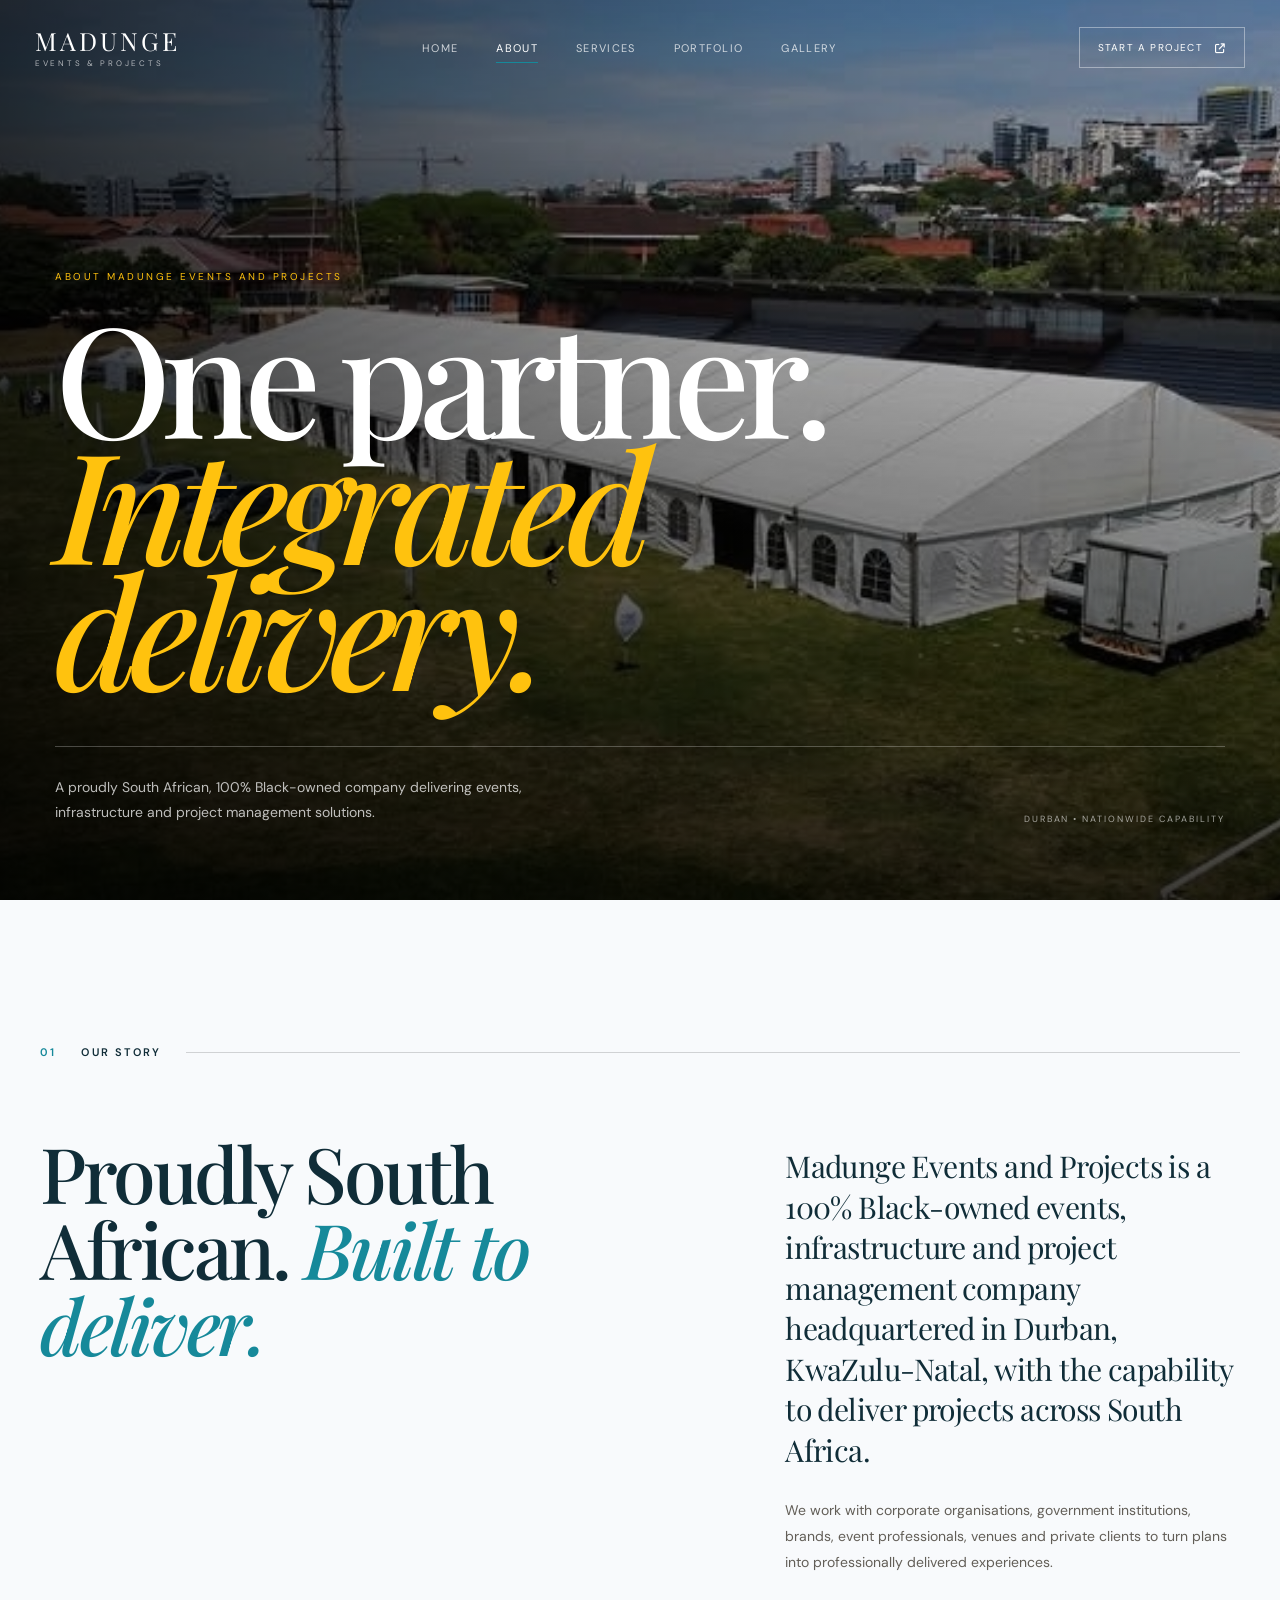
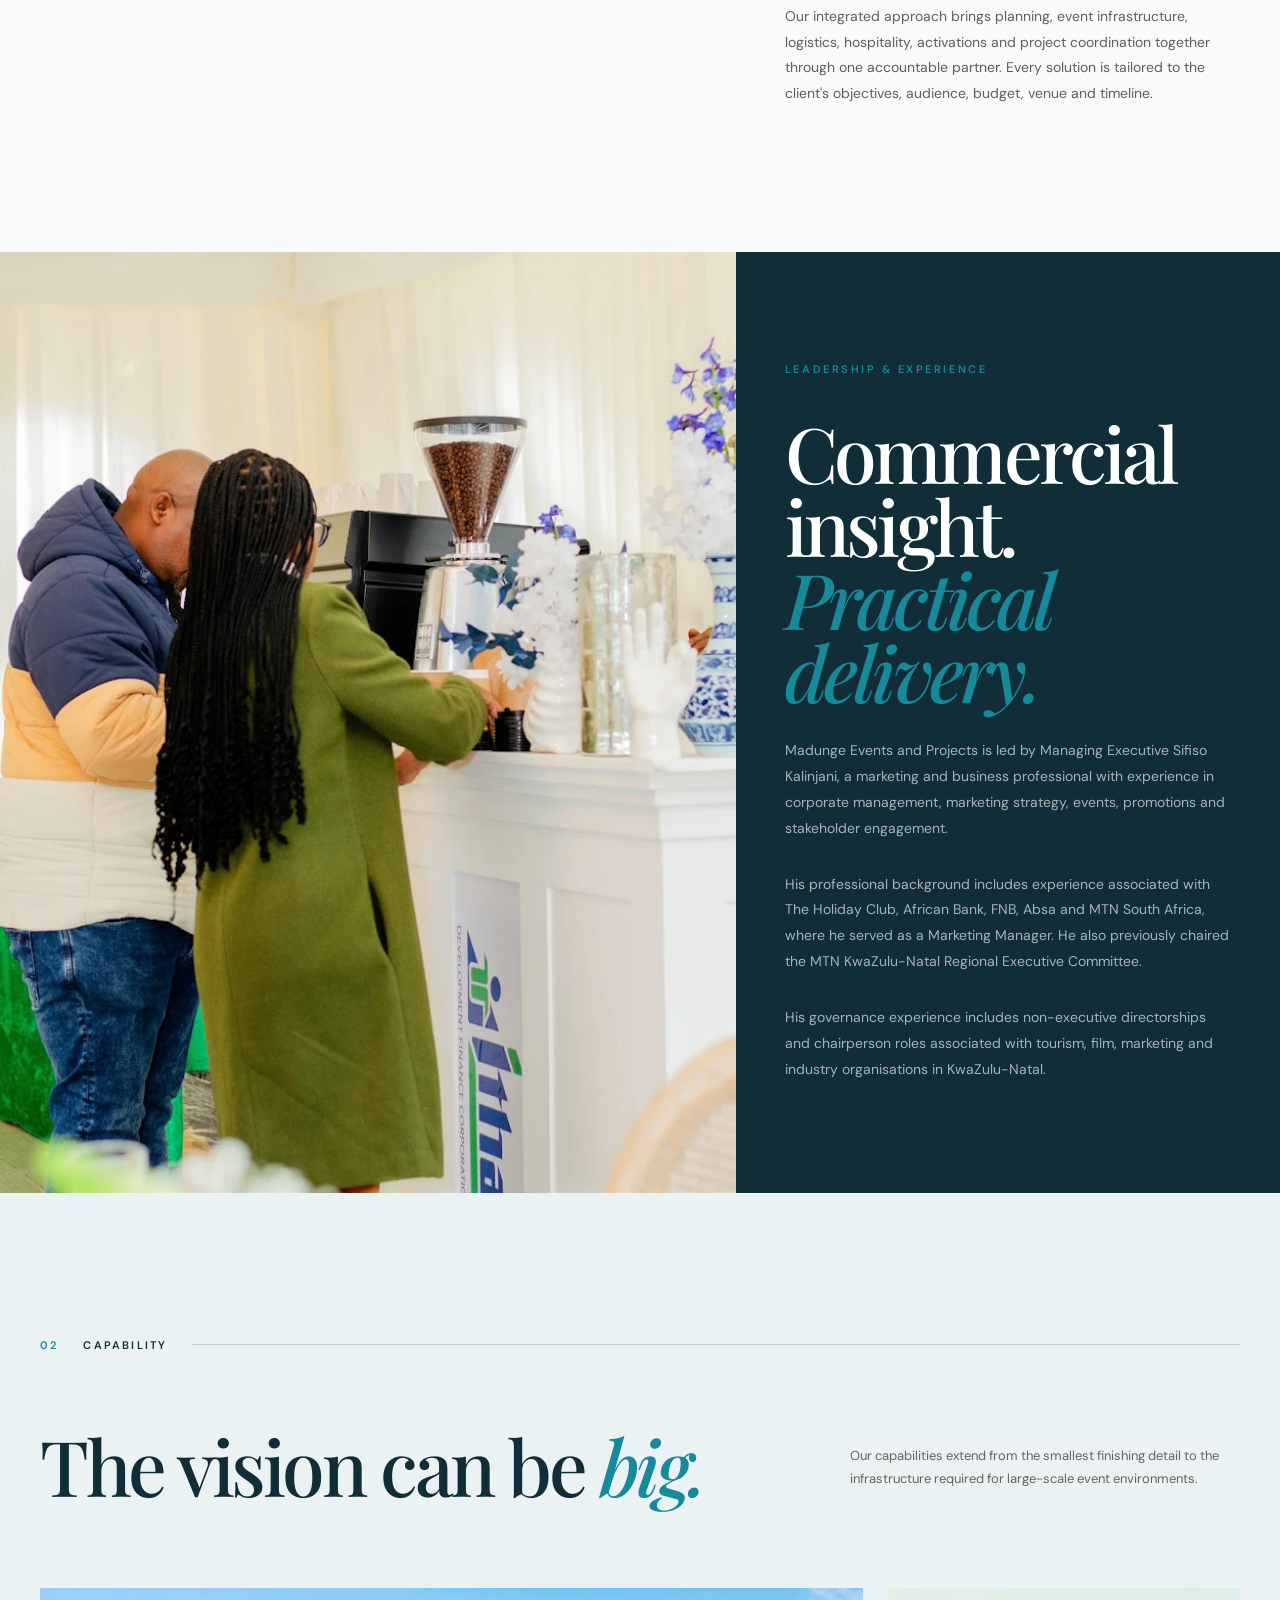
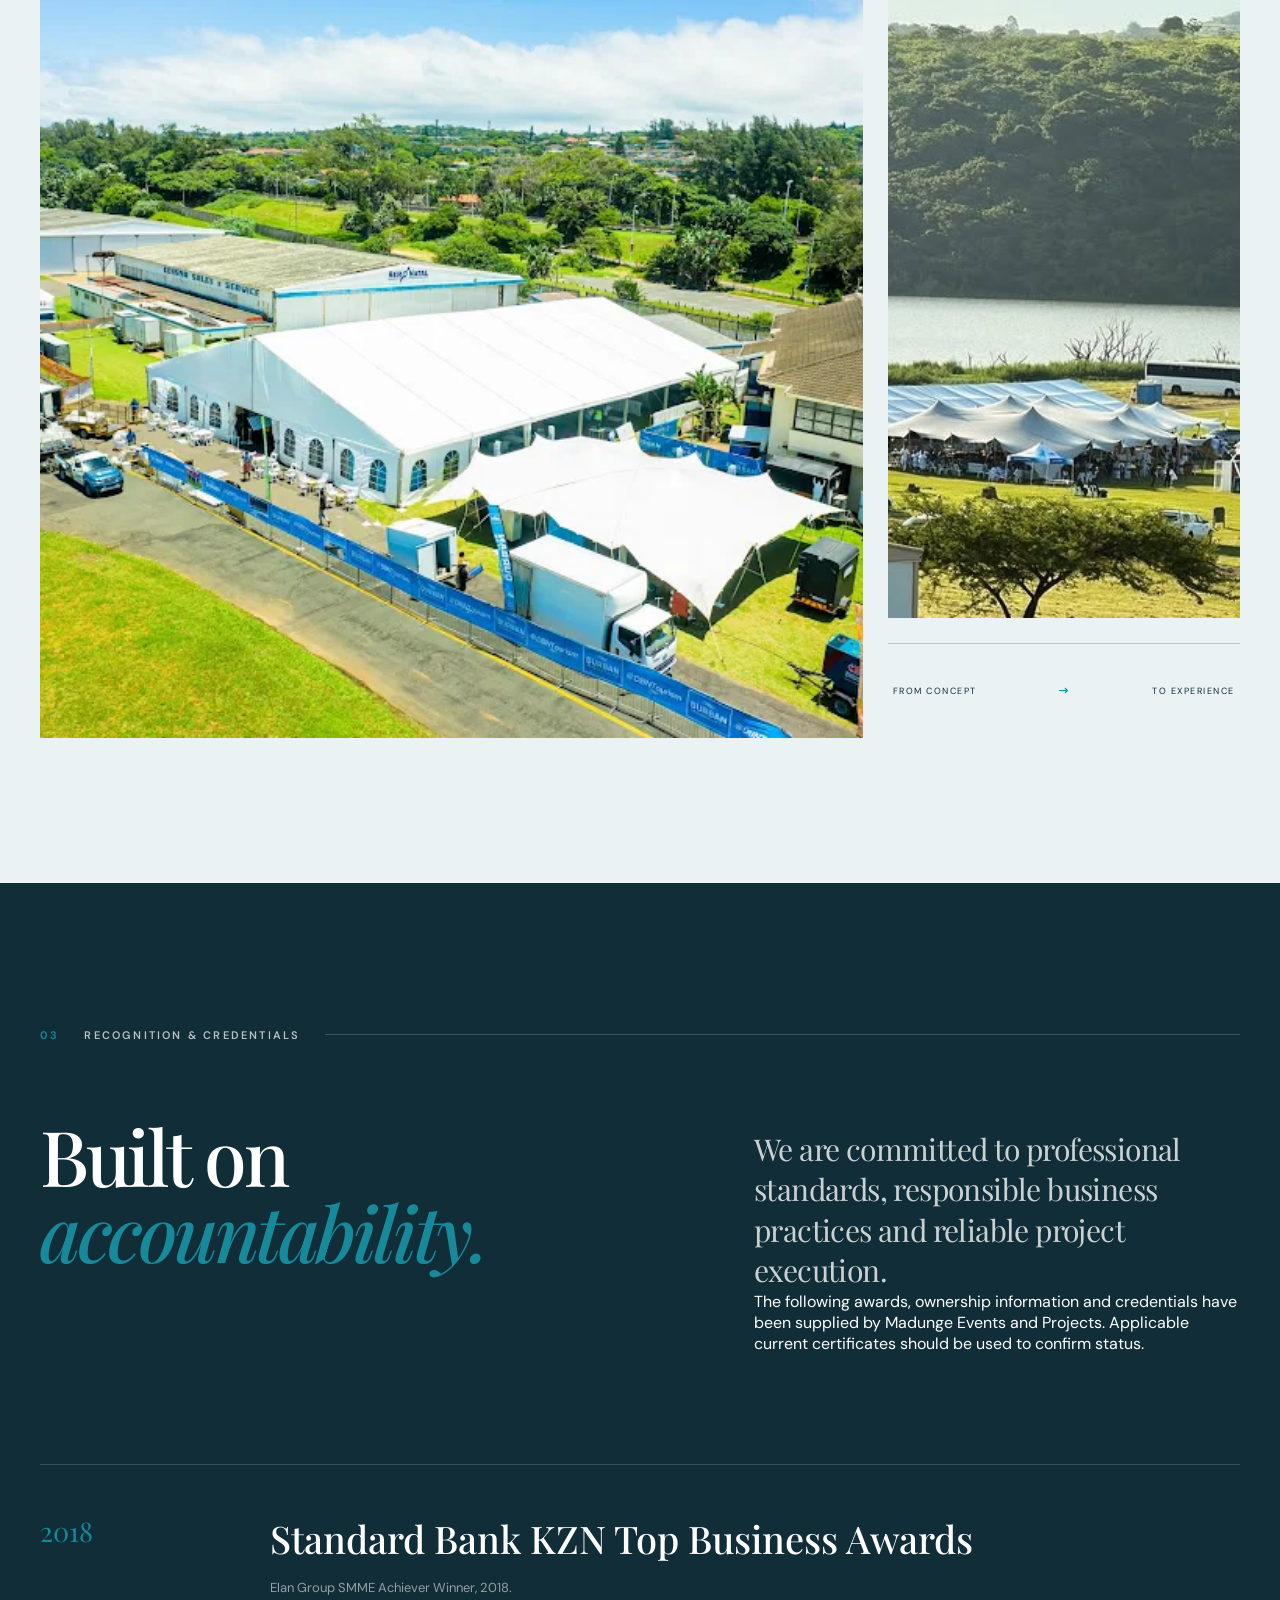
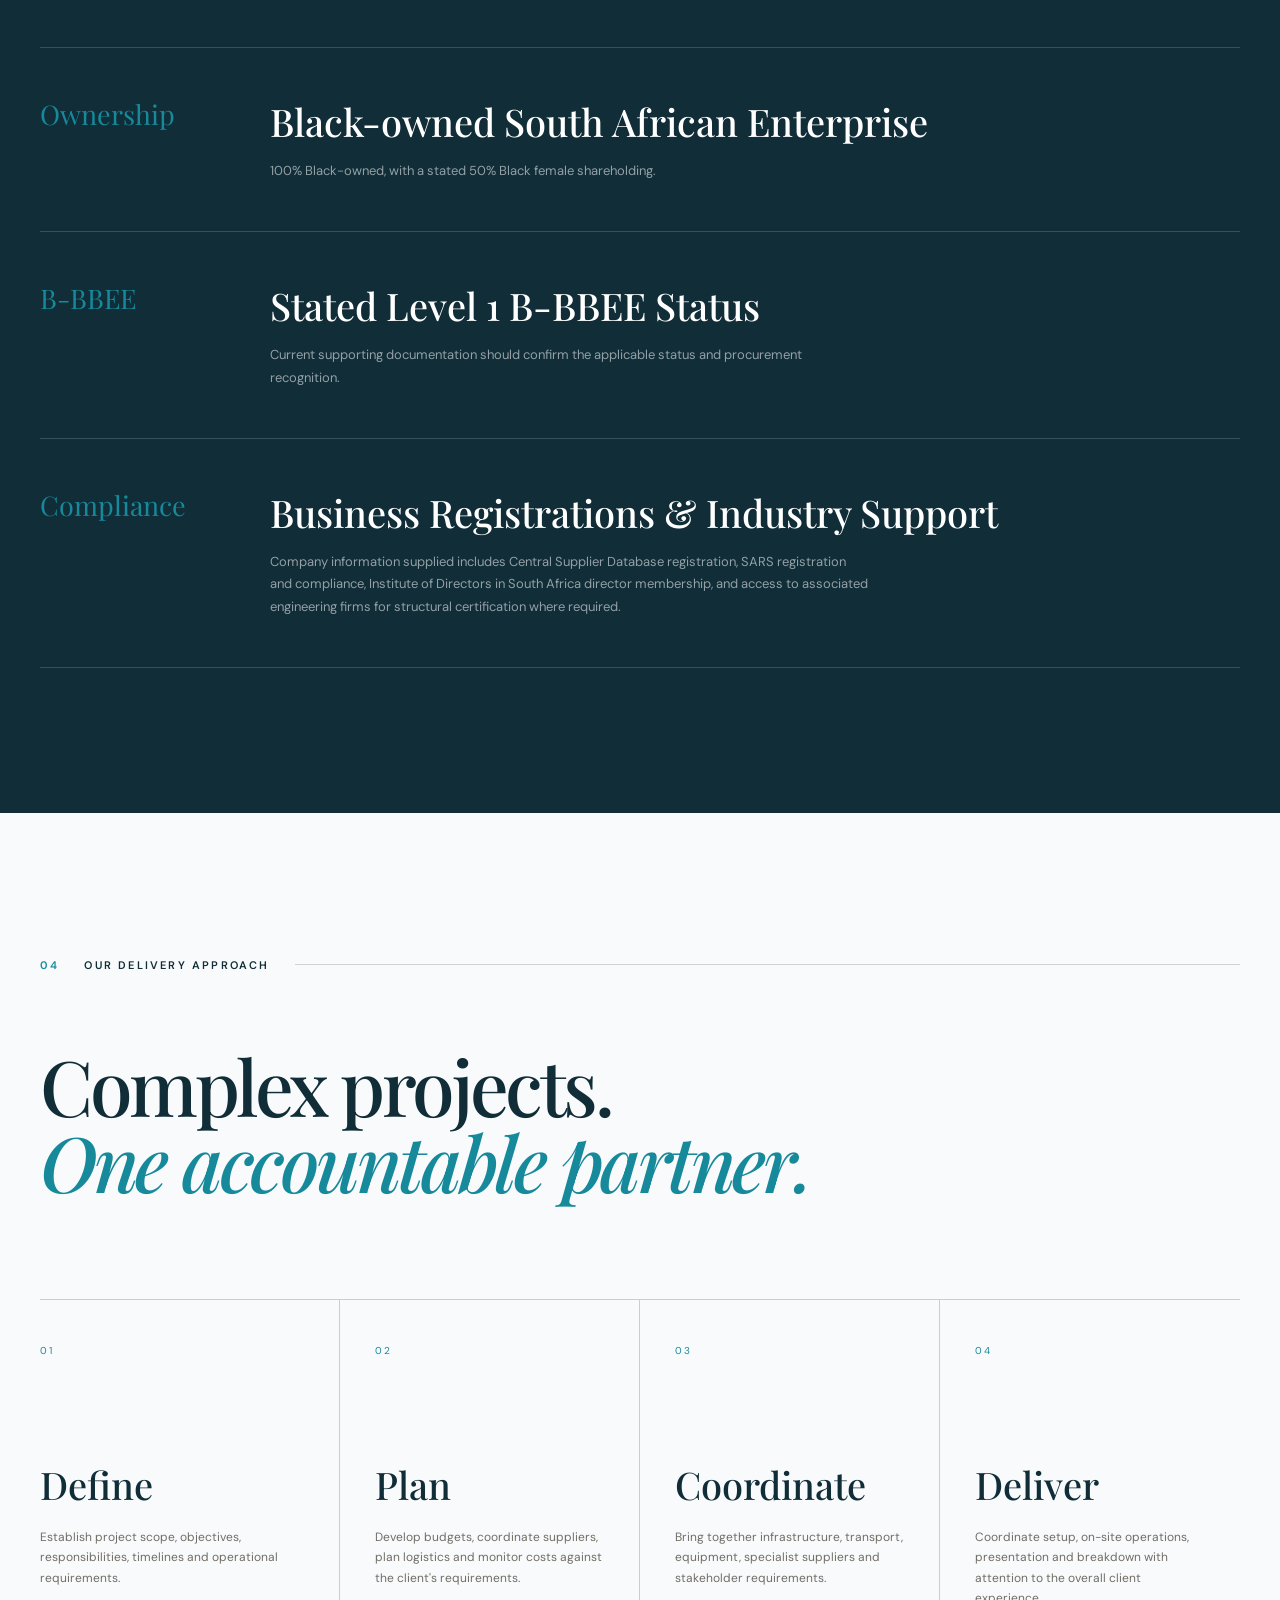
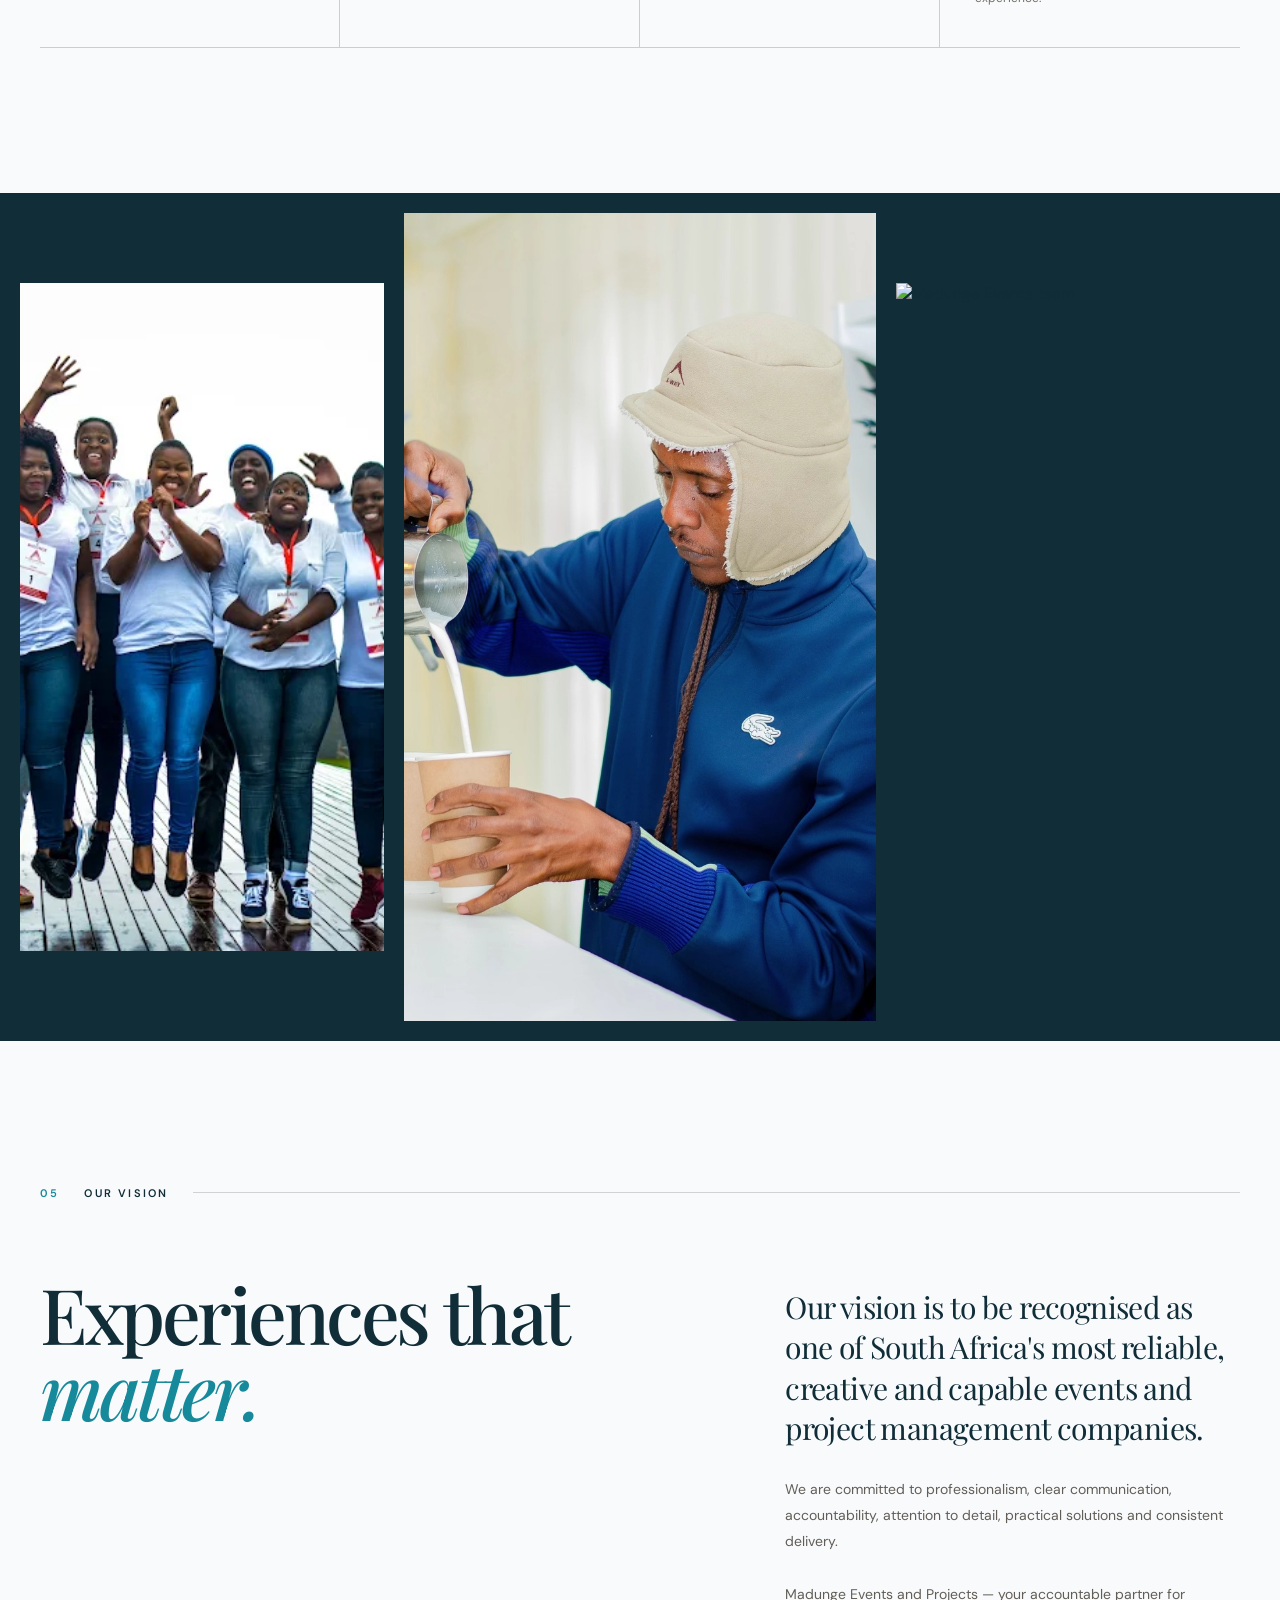
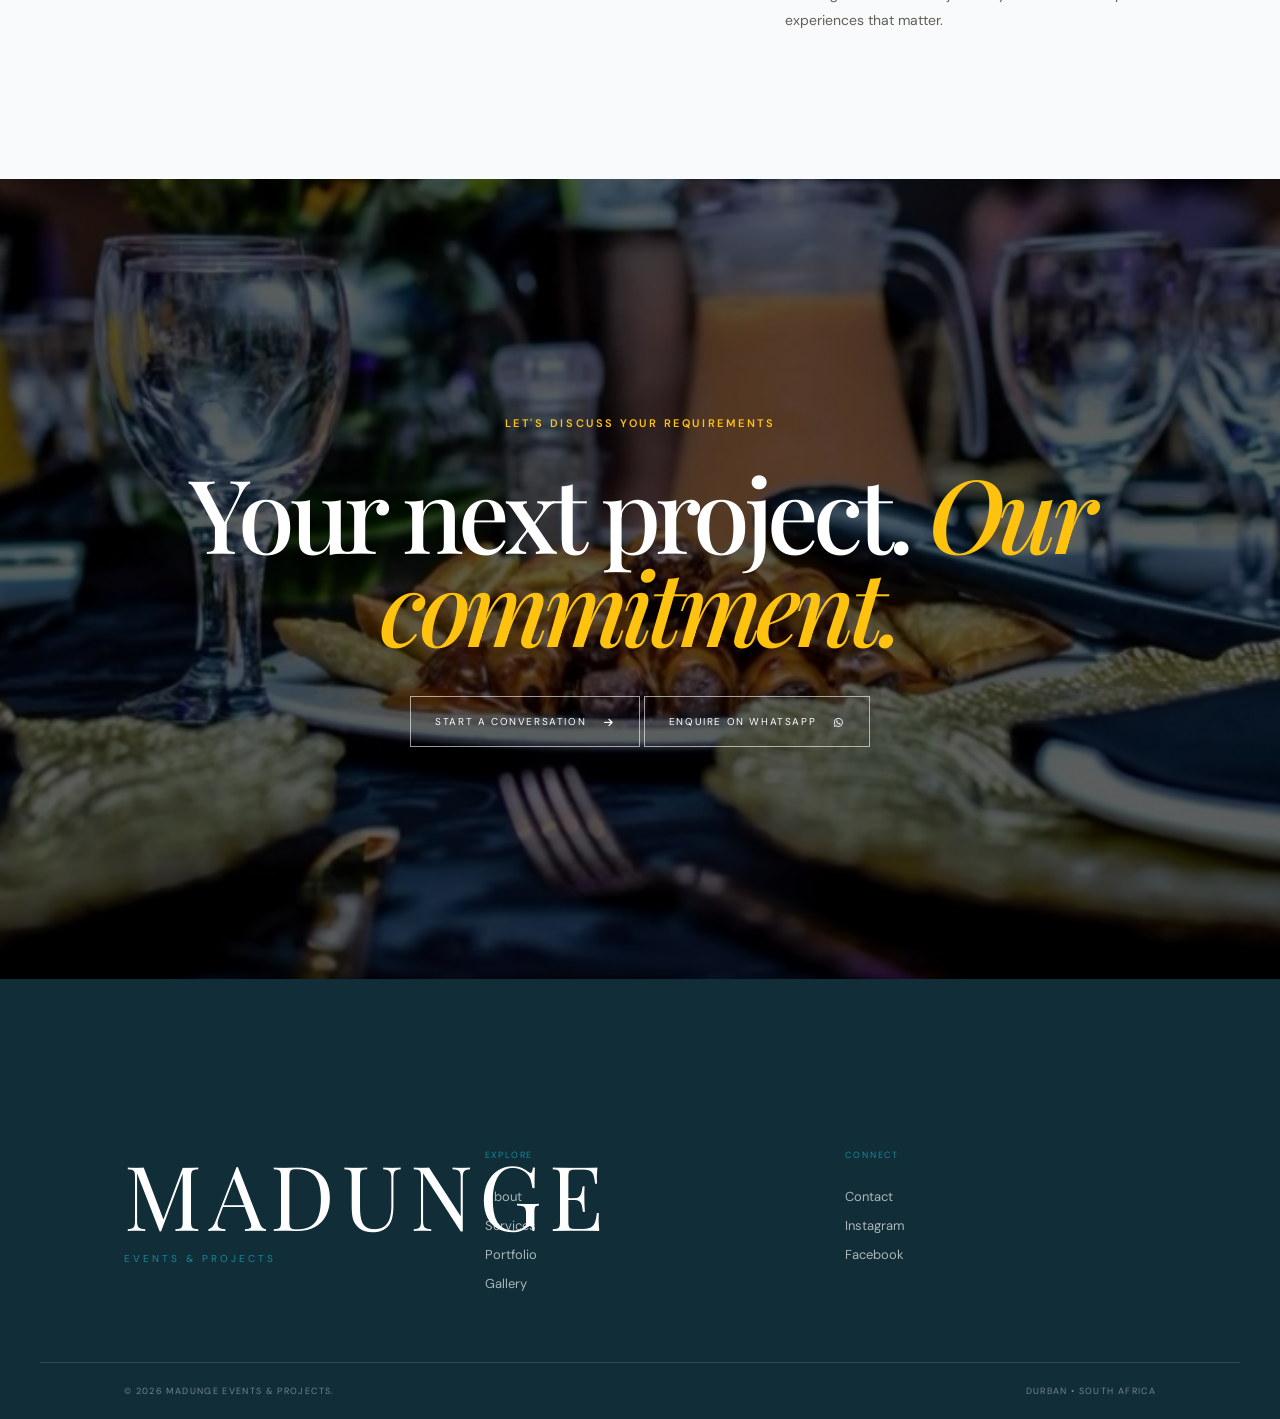
==== commit 339ea6b6: "Complete Madunge website updates" ====
--- a/about.html
+++ b/about.html
@@ -123,169 +123,153 @@
 
 
 
-<main>
-
-
-<!-- =====================================================
-     ABOUT HERO
-====================================================== -->
-
+
+
+
+
+<!-- ABOUT HERO -->
 <section class="about-hero">
 
     <div class="about-hero-bg">
-
         <img src="assets/images/marquee-aerial-04.webp"
-             alt="Large Madunge event production">
-
+             alt="Event infrastructure delivered by Madunge Events and Projects">
     </div>
 
     <div class="about-hero-overlay"></div>
 
-
     <div class="about-hero-content">
 
         <p class="hero-kicker reveal">
-            About Madunge
+            About Madunge Events and Projects
         </p>
 
         <h1 class="reveal">
-            More than
-            <em>events.</em>
+            One partner.
+            <em>Integrated delivery.</em>
         </h1>
 
-
         <div class="about-hero-bottom reveal">
 
             <p>
-                We bring ideas, people, spaces and details
-                together to create experiences that leave
-                a lasting impression.
+                A proudly South African, 100% Black-owned company
+                delivering events, infrastructure and project
+                management solutions.
             </p>
 
-            <span>
-                Durban • South Africa
-            </span>
-
-        </div>
-
-    </div>
-
-</section>
-
-
-
-<!-- =====================================================
-     INTRO
-====================================================== -->
-
+            <span>Durban • Nationwide Capability</span>
+
+        </div>
+
+    </div>
+
+</section>
+
+
+
+
+
+<!-- INTRO -->
 <section class="about-intro section">
 
     <div class="container">
 
         <div class="section-label reveal">
-
             <span>01</span>
             <p>Our story</p>
-
-        </div>
-
+        </div>
 
         <div class="about-intro-grid">
 
             <div>
-
                 <h2 class="display-heading reveal">
-
-                    Creating with
-                    <em>purpose.</em>
-
-                    Delivering with
-                    precision.
-
+                    Proudly South African.
+                    <em>Built to deliver.</em>
                 </h2>
-
-            </div>
-
+            </div>
 
             <div class="about-intro-copy">
 
                 <p class="large-copy reveal">
-                    Madunge Events & Projects is an
-                    events and projects company creating
-                    distinctive environments for celebrations,
-                    organisations and brands.
+                    Madunge Events and Projects is a 100% Black-owned
+                    events, infrastructure and project management
+                    company headquartered in Durban, KwaZulu-Natal,
+                    with the capability to deliver projects across
+                    South Africa.
                 </p>
 
                 <p class="reveal">
-                    Our work brings together event management,
-                    marquee solutions, décor, furniture,
-                    exhibitions and project coordination to
-                    deliver complete experiences.
+                    We work with corporate organisations, government
+                    institutions, brands, event professionals, venues
+                    and private clients to turn plans into professionally
+                    delivered experiences.
                 </p>
 
                 <p class="reveal">
-                    Every project begins differently, but the
-                    approach remains consistent: understand the
-                    vision, plan the details and execute with care.
-                </p>
-
-            </div>
-
-        </div>
-
-    </div>
-
-</section>
-
-
-
-<!-- =====================================================
-     EDITORIAL STORY
-====================================================== -->
-
+                    Our integrated approach brings planning, event
+                    infrastructure, logistics, hospitality, activations
+                    and project coordination together through one
+                    accountable partner. Every solution is tailored
+                    to the client's objectives, audience, budget,
+                    venue and timeline.
+                </p>
+
+            </div>
+
+        </div>
+
+    </div>
+
+</section>
+
+
+
+<!-- LEADERSHIP -->
 <section class="about-story">
 
     <div class="about-story-image reveal-image">
 
         <img src="assets/images/madunge-team2.webp"
-             alt="Madunge Events team">
-
-    </div>
-
+             alt="Madunge Events and Projects team">
+
+    </div>
 
     <div class="about-story-content">
 
         <span class="eyebrow reveal">
-            People behind the experience
+            Leadership & experience
         </span>
 
-
         <h2 class="reveal">
-
-            Built around
-            <em>people.</em>
-
+            Commercial insight.
+            <em>Practical delivery.</em>
         </h2>
 
-
         <p class="reveal">
-            Events are ultimately about people — the people
-            creating them and the people experiencing them.
-            Madunge combines creativity, organisation and
-            hands-on delivery to turn concepts into environments
-            people remember.
+            Madunge Events and Projects is led by Managing Executive
+            Sifiso Kalinjani, a marketing and business professional
+            with experience in corporate management, marketing
+            strategy, events, promotions and stakeholder engagement.
         </p>
 
-
         <p class="reveal">
-            From intimate occasions to complex large-scale
-            productions, each project receives the same attention
-            to detail and commitment to execution.
+            His professional background includes experience associated
+            with The Holiday Club, African Bank, FNB, Absa and MTN
+            South Africa, where he served as a Marketing Manager.
+            He also previously chaired the MTN KwaZulu-Natal
+            Regional Executive Committee.
         </p>
 
-    </div>
-
-</section>
+        <p class="reveal">
+            His governance experience includes non-executive
+            directorships and chairperson roles associated with
+            tourism, film, marketing and industry organisations
+            in KwaZulu-Natal.
+        </p>
+
+    </div>
+
+</section>
+
 
 
 
@@ -368,239 +352,191 @@
 
 
 
-<!-- =====================================================
-     RECOGNITION
-====================================================== -->
-
+
+
+    
+<!-- RECOGNITION & CREDENTIALS -->
 <section class="recognition section">
 
     <div class="container">
 
         <div class="section-label light-label reveal">
-
             <span>03</span>
-            <p>Recognition</p>
-
-        </div>
-
+            <p>Recognition & credentials</p>
+        </div>
 
         <div class="recognition-grid">
 
             <div>
-
                 <h2 class="display-heading reveal">
-
-                    Built through
-                    <em>experience.</em>
-
+                    Built on
+                    <em>accountability.</em>
                 </h2>
-
-            </div>
-
+            </div>
 
             <div class="recognition-copy">
 
                 <p class="large-copy reveal">
-                    Madunge's journey has included recognition
-                    within KwaZulu-Natal's business community
-                    and participation in enterprise development
-                    initiatives.
-                </p>
-
-            </div>
-
-        </div>
-
-
+                    We are committed to professional standards,
+                    responsible business practices and reliable
+                    project execution.
+                </p>
+
+                <p class="reveal">
+                    The following awards, ownership information
+                    and credentials have been supplied by Madunge
+                    Events and Projects. Applicable current
+                    certificates should be used to confirm status.
+                </p>
+
+            </div>
+
+        </div>
 
         <div class="recognition-list">
 
-
             <div class="recognition-item reveal">
 
-                <span class="recognition-year">
-                    2018
-                </span>
+                <span class="recognition-year">2018</span>
 
                 <div>
-
-                    <h3>
-                        KZN Top Business Awards
-                    </h3>
+                    <h3>Standard Bank KZN Top Business Awards</h3>
 
                     <p>
-                        Recognised as the SMME category winner
-                        at the 2018 Standard Bank KZN Top
-                        Business Awards.
+                        Elan Group SMME Achiever Winner, 2018.
                     </p>
-
                 </div>
 
             </div>
 
-
-
             <div class="recognition-item reveal">
 
-                <span class="recognition-year">
-                    Sekela
-                </span>
+                <span class="recognition-year">Ownership</span>
 
                 <div>
-
-                    <h3>
-                        Enterprise Development
-                    </h3>
+                    <h3>Black-owned South African Enterprise</h3>
 
                     <p>
-                        Madunge has featured within SA Home
-                        Loans' Sekela enterprise development
-                        initiative supporting South African
-                        entrepreneurs.
+                        100% Black-owned, with a stated 50% Black
+                        female shareholding.
                     </p>
-
                 </div>
 
             </div>
 
-
-
             <div class="recognition-item reveal">
 
-                <span class="recognition-year">
-                    SA
-                </span>
+                <span class="recognition-year">B-BBEE</span>
 
                 <div>
-
-                    <h3>
-                        Nationwide Capability
-                    </h3>
+                    <h3>Stated Level 1 B-BBEE Status</h3>
 
                     <p>
-                        Event solutions encompassing marquee
-                        infrastructure, exhibitions, décor and
-                        project delivery.
+                        Current supporting documentation should
+                        confirm the applicable status and procurement
+                        recognition.
                     </p>
-
                 </div>
 
             </div>
 
-
-        </div>
-
-    </div>
-
-</section>
-
-
-
-<!-- =====================================================
-     APPROACH
-====================================================== -->
-
+            <div class="recognition-item reveal">
+
+                <span class="recognition-year">Compliance</span>
+
+                <div>
+                    <h3>Business Registrations & Industry Support</h3>
+
+                    <p>
+                        Company information supplied includes Central
+                        Supplier Database registration, SARS registration
+                        and compliance, Institute of Directors in South
+                        Africa director membership, and access to
+                        associated engineering firms for structural
+                        certification where required.
+                    </p>
+                </div>
+
+            </div>
+
+        </div>
+
+    </div>
+
+</section>
+
+
+
+
+
+
+<!-- OUR DELIVERY APPROACH -->
 <section class="about-approach section">
 
     <div class="container">
 
         <div class="section-label reveal">
-
             <span>04</span>
-            <p>How we work</p>
-
-        </div>
-
+            <p>Our delivery approach</p>
+        </div>
 
         <div class="approach-heading">
 
             <h2 class="display-heading reveal">
-
-                One experience.
+                Complex projects.
                 <br>
-                <em>Many moving parts.</em>
-
+                <em>One accountable partner.</em>
             </h2>
 
         </div>
 
-
         <div class="approach-grid">
 
-
             <div class="approach-item reveal">
-
                 <span>01</span>
-
-                <h3>
-                    Listen
-                </h3>
-
+                <h3>Define</h3>
                 <p>
-                    Understanding the purpose, audience,
-                    environment and vision behind the event.
-                </p>
-
-            </div>
-
-
+                    Establish project scope, objectives,
+                    responsibilities, timelines and operational
+                    requirements.
+                </p>
+            </div>
 
             <div class="approach-item reveal">
-
                 <span>02</span>
-
-                <h3>
-                    Imagine
-                </h3>
-
+                <h3>Plan</h3>
                 <p>
-                    Developing the creative direction and
-                    translating ideas into a cohesive experience.
-                </p>
-
-            </div>
-
-
+                    Develop budgets, coordinate suppliers,
+                    plan logistics and monitor costs against
+                    the client's requirements.
+                </p>
+            </div>
 
             <div class="approach-item reveal">
-
                 <span>03</span>
-
-                <h3>
-                    Plan
-                </h3>
-
+                <h3>Coordinate</h3>
                 <p>
-                    Coordinating the details, infrastructure,
-                    suppliers and logistics required for delivery.
-                </p>
-
-            </div>
-
-
+                    Bring together infrastructure, transport,
+                    equipment, specialist suppliers and
+                    stakeholder requirements.
+                </p>
+            </div>
 
             <div class="approach-item reveal">
-
                 <span>04</span>
-
-                <h3>
-                    Deliver
-                </h3>
-
+                <h3>Deliver</h3>
                 <p>
-                    Bringing every element together and turning
-                    the original idea into reality.
-                </p>
-
-            </div>
-
-
-        </div>
-
-    </div>
-
-</section>
-
+                    Coordinate setup, on-site operations,
+                    presentation and breakdown with attention
+                    to the overall client experience.
+                </p>
+            </div>
+
+        </div>
+
+    </div>
+
+</section>
 
 
 <!-- =====================================================
@@ -642,52 +578,95 @@
 
 
 
-<!-- =====================================================
-     CTA
-====================================================== -->
-
+<!-- VISION & COMMITMENT -->
+<section class="about-intro section">
+
+    <div class="container">
+
+        <div class="section-label reveal">
+            <span>05</span>
+            <p>Our vision</p>
+        </div>
+
+        <div class="about-intro-grid">
+
+            <div>
+                <h2 class="display-heading reveal">
+                    Experiences that
+                    <em>matter.</em>
+                </h2>
+            </div>
+
+            <div class="about-intro-copy">
+
+                <p class="large-copy reveal">
+                    Our vision is to be recognised as one of
+                    South Africa's most reliable, creative and
+                    capable events and project management companies.
+                </p>
+
+                <p class="reveal">
+                    We are committed to professionalism, clear
+                    communication, accountability, attention to detail,
+                    practical solutions and consistent delivery.
+                </p>
+
+                <p class="reveal">
+                    Madunge Events and Projects — your accountable
+                    partner for experiences that matter.
+                </p>
+
+            </div>
+
+        </div>
+
+    </div>
+
+</section>
+
+
+
+
+<!-- CTA -->
 <section class="final-cta about-final-cta">
 
     <div class="final-cta-bg">
-
         <img src="assets/images/luxury-table-05.webp"
-             alt="Madunge luxury event">
-
+             alt="Event environment by Madunge Events and Projects">
     </div>
 
     <div class="final-cta-overlay"></div>
 
-
     <div class="final-cta-content">
 
         <span class="eyebrow reveal">
-            The next experience
+            Let's discuss your requirements
         </span>
 
-
         <h2 class="reveal">
-
-            Let's create something
-            <em>unforgettable.</em>
-
+            Your next project.
+            <em>Our commitment.</em>
         </h2>
 
-
-        <a href="contact.html"
-           class="cta-button reveal">
-
+        <a href="contact.html" class="cta-button reveal">
             Start a conversation
-
             <i class="fa-solid fa-arrow-right"></i>
-
         </a>
 
-    </div>
-
-</section>
-
-
-</main>
+        <a href="https://wa.me/27837638244?text=Hello%20Madunge%20Events%20and%20Projects.%20I%20would%20like%20to%20discuss%20a%20project."
+           class="cta-button reveal"
+           target="_blank"
+           rel="noopener noreferrer"
+           style="margin-top:14px;">
+
+            Enquire on WhatsApp
+            <i class="fa-brands fa-whatsapp"></i>
+
+        </a>
+
+    </div>
+
+</section>
 
 
 
--- a/css/style.css
+++ b/css/style.css
@@ -8,28 +8,34 @@
    ROOT
    ========================================================= */
 
+
 :root {
-    --black: #0b0b0b;
-    --black-soft: #111111;
-    --charcoal: #181818;
-
-    --ivory: #f4f0e8;
-    --cream: #e9e2d6;
-    --white: #ffffff;
-
-    --gold: #b99a63;
-    --gold-light: #d0b785;
-
-    --grey: #aaa7a0;
-    --border: rgba(255, 255, 255, 0.16);
-
+    /* Madunge brand colours */
+    --black: #102D38;
+    --black-soft: #123943;
+    --charcoal: #174956;
+
+    --ivory: #F8FAFC;
+    --cream: #EAF2F3;
+    --white: #FFFFFF;
+
+    --gold: #16899A;
+    --gold-light: #FFC20E;
+
+    --grey: #647780;
+    --border: rgba(22, 137, 154, 0.18);
+
+    /* Typography */
     --serif: "Playfair Display", Georgia, serif;
     --sans: "DM Sans", Arial, sans-serif;
 
+    /* Layout */
     --container: 1380px;
 
+    /* Animation */
     --ease: cubic-bezier(.22, 1, .36, 1);
 }
+
 
 
 /* =========================================================
@@ -180,25 +186,22 @@
 }
 
 
-/* =========================================================
-   LOADER
-   ========================================================= */
-
+
+
+/* PAGE LOADER */
 .page-loader {
     position: fixed;
     inset: 0;
     z-index: 99999;
-
     display: flex;
     justify-content: center;
     align-items: center;
-
     background: var(--black);
     color: var(--white);
-
-    transition:
-        opacity .8s var(--ease),
-        visibility .8s var(--ease);
+    opacity: 1;
+    visibility: visible;
+    transition: opacity .7s var(--ease),
+                visibility .7s var(--ease);
 }
 
 .page-loader.loaded {
@@ -208,16 +211,14 @@
 }
 
 .loader-inner {
-    width: min(430px, 80vw);
+    width: min(430px, 82vw);
     text-align: center;
 }
 
 .loader-eyebrow {
     display: block;
-    margin-bottom: 13px;
-
+    margin-bottom: 18px;
     color: var(--gold-light);
-
     text-transform: uppercase;
     letter-spacing: .34em;
     font-size: 9px;
@@ -225,38 +226,32 @@
 
 .loader-brand {
     font-family: var(--serif);
-    font-size: clamp(45px, 7vw, 78px);
-    letter-spacing: .08em;
+    font-size: clamp(35px, 7vw, 58px);
+    font-weight: 700;
+    letter-spacing: .12em;
 }
 
 .loader-line {
     width: 100%;
-    height: 1px;
-
-    background: rgba(255, 255, 255, .16);
-
-    margin-top: 28px;
-
+    height: 2px;
+    background: rgba(255,255,255,.16);
+    margin-top: 24px;
     overflow: hidden;
 }
 
 .loader-line span {
     display: block;
-
     width: 100%;
     height: 100%;
-
-    background: var(--gold);
-
+    background: var(--gold-light);
     transform: translateX(-100%);
-    animation: loaderLine 1.5s var(--ease) forwards;
+    animation: loaderLine 1.1s ease .3s forwards;
 }
 
 @keyframes loaderLine {
-    to {
-        transform: translateX(0);
-    }
-}
+    to { transform: translateX(0); }
+}
+
 
 
 /* =========================================================
@@ -6361,9 +6356,11 @@
     background: #f4f0e8;
 }
 
+
 .custom-select-menu {
-    background: #0b0b0b;
-}
+    background: #FFFFFF;
+}
+
 
 
 
@@ -6503,7 +6500,7 @@
         flex-direction: column;
         justify-content: space-between;
 
-        background: #0b0b0b;
+        background: #102D38;
 
         overflow-y: auto;
         overflow-x: hidden;
@@ -6590,4 +6587,1010 @@
         overflow: hidden;
     }
 
-}+}
+
+
+/* CLIENT & PROJECT EXPERIENCE */
+
+.client-experience-grid {
+    display: grid;
+    grid-template-columns: repeat(3, minmax(0, 1fr));
+    gap: 1px;
+    margin-top: 55px;
+    background: rgba(128, 128, 128, 0.25);
+    border: 1px solid rgba(128, 128, 128, 0.25);
+}
+
+.client-experience-card {
+    padding: 32px 26px;
+    background: var(--bg, #f8f7f4);
+}
+
+.client-experience-card .eyebrow {
+    display: block;
+    margin-bottom: 24px;
+}
+
+.client-experience-card h3 {
+    margin: 0 0 14px;
+    font-size: 1.35rem;
+    font-weight: 500;
+}
+
+.client-experience-card p {
+    margin: 0;
+    line-height: 1.8;
+    font-size: 0.94rem;
+    opacity: 0.8;
+}
+
+.client-experience-note {
+    margin-top: 22px;
+    font-size: 0.82rem;
+    line-height: 1.7;
+    opacity: 0.7;
+}
+
+@media (max-width: 900px) {
+    .client-experience-grid {
+        grid-template-columns: repeat(2, minmax(0, 1fr));
+    }
+}
+
+@media (max-width: 600px) {
+    .client-experience-grid {
+        grid-template-columns: 1fr;
+        margin-top: 35px;
+    }
+
+    .client-experience-card {
+        padding: 26px 22px;
+    }
+}
+
+
+
+
+/* FEATURED EVENT PHOTOGRAPHY */
+.featured-photography {
+    padding: 110px 7%;
+    background: var(--bg, #f8f7f4);
+    color: var(--text, #171717);
+}
+
+.featured-photography .section-container {
+    max-width: 1400px;
+    margin: 0 auto;
+}
+
+.featured-photo-heading {
+    max-width: 700px;
+    margin-bottom: 48px;
+}
+
+.featured-photo-heading .section-eyebrow {
+    font-size: 0.72rem;
+    letter-spacing: 0.18em;
+    margin-bottom: 20px;
+}
+
+.featured-photo-heading h2 {
+    font-size: clamp(2.3rem, 5vw, 4.5rem);
+    line-height: 1.1;
+    font-weight: 400;
+    margin: 0 0 22px;
+}
+
+.featured-photo-heading h2 em {
+    font-family: "Playfair Display", serif;
+    font-weight: 500;
+}
+
+.featured-photo-heading > p:last-child {
+    max-width: 540px;
+    line-height: 1.8;
+    opacity: 0.75;
+}
+
+.featured-photo-grid {
+    display: grid;
+    grid-template-columns: 1.35fr 1fr;
+    grid-template-rows: repeat(2, minmax(220px, 300px));
+    gap: 18px;
+}
+
+.featured-photo {
+    position: relative;
+    display: block;
+    min-height: 240px;
+    overflow: hidden;
+    background: #d6d2cb;
+    color: #fff;
+    text-decoration: none;
+}
+
+.featured-photo-large {
+    grid-row: span 2;
+}
+
+.featured-photo img {
+    width: 100%;
+    height: 100%;
+    position: absolute;
+    inset: 0;
+    object-fit: cover;
+    transition: transform 0.7s ease;
+}
+
+.featured-photo:hover img {
+    transform: scale(1.045);
+}
+
+.featured-photo::after {
+    content: "";
+    position: absolute;
+    inset: 0;
+    background: linear-gradient(
+        to top,
+        rgba(0, 0, 0, 0.76),
+        rgba(0, 0, 0, 0.04) 65%
+    );
+}
+
+.featured-photo-caption {
+    position: absolute;
+    z-index: 1;
+    left: 25px;
+    right: 20px;
+    bottom: 25px;
+    display: flex;
+    flex-direction: column;
+    gap: 9px;
+}
+
+.featured-photo-caption span {
+    font-size: 0.65rem;
+    letter-spacing: 0.15em;
+}
+
+.featured-photo-caption strong {
+    font-family: "Playfair Display", serif;
+    font-size: clamp(1.15rem, 2vw, 1.65rem);
+    font-weight: 500;
+}
+
+.featured-photo-link {
+    margin-top: 30px;
+    text-align: right;
+}
+
+.featured-photo-link a {
+    display: inline-flex;
+    align-items: center;
+    gap: 12px;
+    color: inherit;
+    text-decoration: none;
+    border-bottom: 1px solid currentColor;
+    padding-bottom: 8px;
+}
+
+.featured-photo-link i {
+    transition: transform 0.25s ease;
+}
+
+.featured-photo-link a:hover i {
+    transform: translateX(5px);
+}
+
+@media (max-width: 700px) {
+    .featured-photography {
+        padding: 75px 6%;
+    }
+
+    .featured-photo-grid {
+        grid-template-columns: 1fr 1fr;
+        grid-template-rows: 300px 190px;
+        gap: 10px;
+    }
+
+    .featured-photo-large {
+        grid-column: 1 / -1;
+        grid-row: auto;
+    }
+
+    .featured-photo-caption {
+        left: 15px;
+        right: 12px;
+        bottom: 16px;
+    }
+
+    .featured-photo-caption strong {
+        font-size: 1.05rem;
+    }
+}
+
+
+
+
+/* PORTFOLIO FEATURED WORK */
+.portfolio-featured-work {
+    padding: 100px 7%;
+}
+
+.portfolio-featured-inner {
+    max-width: 1400px;
+    margin: 0 auto;
+}
+
+.portfolio-featured-heading {
+    max-width: 700px;
+    margin-bottom: 45px;
+}
+
+.portfolio-featured-heading .section-eyebrow {
+    letter-spacing: 0.16em;
+    font-size: 0.72rem;
+    margin-bottom: 20px;
+}
+
+.portfolio-featured-heading h2 {
+    font-size: clamp(2.3rem, 5vw, 4.4rem);
+    line-height: 1.1;
+    font-weight: 400;
+    margin: 0 0 22px;
+}
+
+.portfolio-featured-heading h2 em {
+    font-family: "Playfair Display", serif;
+    font-weight: 500;
+}
+
+.portfolio-featured-heading > p:last-child {
+    max-width: 550px;
+    line-height: 1.8;
+    opacity: 0.75;
+}
+
+.portfolio-featured-grid {
+    display: grid;
+    grid-template-columns: 1.2fr 1fr 1fr;
+    grid-auto-rows: 270px;
+    gap: 16px;
+}
+
+.portfolio-work-card {
+    position: relative;
+    margin: 0;
+    min-width: 0;
+    overflow: hidden;
+    background: #d8d5cf;
+    color: #fff;
+}
+
+.portfolio-work-tall {
+    grid-row: span 2;
+}
+
+.portfolio-work-card img {
+    position: absolute;
+    inset: 0;
+    width: 100%;
+    height: 100%;
+    object-fit: cover;
+    transition: transform 0.7s ease;
+}
+
+.portfolio-work-card:hover img {
+    transform: scale(1.04);
+}
+
+.portfolio-work-card::after {
+    content: "";
+    position: absolute;
+    inset: 0;
+    background: linear-gradient(
+        to top,
+        rgba(0, 0, 0, 0.78),
+        transparent 65%
+    );
+}
+
+.portfolio-work-card figcaption {
+    position: absolute;
+    z-index: 1;
+    left: 22px;
+    right: 18px;
+    bottom: 22px;
+}
+
+.portfolio-work-card figcaption span {
+    font-size: 0.65rem;
+    letter-spacing: 0.13em;
+}
+
+.portfolio-work-card figcaption h3 {
+    font-family: "Playfair Display", serif;
+    font-size: 1.35rem;
+    line-height: 1.25;
+    font-weight: 500;
+    margin: 10px 0 0;
+}
+
+.portfolio-featured-note {
+    font-size: 0.8rem;
+    line-height: 1.7;
+    opacity: 0.65;
+    margin-top: 22px;
+}
+
+@media (max-width: 850px) {
+    .portfolio-featured-grid {
+        grid-template-columns: 1fr 1fr;
+        grid-auto-rows: 240px;
+    }
+
+    .portfolio-work-tall {
+        grid-row: span 1;
+    }
+}
+
+@media (max-width: 550px) {
+    .portfolio-featured-work {
+        padding: 70px 6%;
+    }
+
+    .portfolio-featured-grid {
+        grid-template-columns: 1fr;
+        grid-auto-rows: 300px;
+        gap: 12px;
+    }
+}
+
+
+
+/* SERVICES PHOTO STRIP */
+.services-photo-strip {
+    padding: 90px 7%;
+}
+
+.services-photo-strip-inner {
+    max-width: 1400px;
+    margin: 0 auto;
+}
+
+.services-photo-heading {
+    margin-bottom: 38px;
+}
+
+.services-photo-heading h2 {
+    font-size: clamp(2.2rem, 4.5vw, 4rem);
+    font-weight: 400;
+    line-height: 1.12;
+    margin: 16px 0 0;
+}
+
+.services-photo-heading h2 em {
+    font-family: "Playfair Display", serif;
+    font-weight: 500;
+}
+
+.services-photo-grid {
+    display: grid;
+    grid-template-columns: repeat(3, minmax(0, 1fr));
+    gap: 16px;
+}
+
+.services-photo-card {
+    position: relative;
+    min-width: 0;
+    height: 390px;
+    margin: 0;
+    overflow: hidden;
+    background: #d8d5cf;
+    color: #fff;
+}
+
+.services-photo-card img {
+    width: 100%;
+    height: 100%;
+    position: absolute;
+    inset: 0;
+    object-fit: cover;
+    transition: transform 0.65s ease;
+}
+
+.services-photo-card:hover img {
+    transform: scale(1.045);
+}
+
+.services-photo-card::after {
+    content: "";
+    position: absolute;
+    inset: 0;
+    background: linear-gradient(
+        to top,
+        rgba(0, 0, 0, 0.76),
+        transparent 65%
+    );
+}
+
+.services-photo-card figcaption {
+    position: absolute;
+    z-index: 1;
+    left: 22px;
+    right: 15px;
+    bottom: 24px;
+}
+
+.services-photo-card figcaption span {
+    font-size: 0.68rem;
+    letter-spacing: 0.14em;
+}
+
+.services-photo-card figcaption h3 {
+    font-family: "Playfair Display", serif;
+    font-size: 1.45rem;
+    font-weight: 500;
+    margin: 10px 0 0;
+}
+
+@media (max-width: 800px) {
+    .services-photo-grid {
+        grid-template-columns: 1fr 1fr;
+    }
+
+    .services-photo-card {
+        height: 320px;
+    }
+
+    .services-photo-card:last-child {
+        grid-column: 1 / -1;
+    }
+}
+
+@media (max-width: 520px) {
+    .services-photo-strip {
+        padding: 65px 6%;
+    }
+
+    .services-photo-grid {
+        grid-template-columns: 1fr;
+        gap: 12px;
+    }
+
+    .services-photo-card,
+    .services-photo-card:last-child {
+        height: 320px;
+        grid-column: auto;
+    }
+}
+
+
+
+
+/* MADUNGE PHOTO GALLERY */
+.madunge-photo-gallery {
+    padding: 100px 7%;
+}
+
+.madunge-gallery-inner {
+    max-width: 1400px;
+    margin: 0 auto;
+}
+
+.madunge-gallery-heading {
+    margin-bottom: 42px;
+    max-width: 700px;
+}
+
+.madunge-gallery-heading h2 {
+    font-size: clamp(2.5rem, 5vw, 4.5rem);
+    line-height: 1.1;
+    font-weight: 400;
+    margin: 16px 0;
+}
+
+.madunge-gallery-heading h2 em {
+    font-family: "Playfair Display", serif;
+    font-weight: 500;
+}
+
+.madunge-gallery-heading > p:last-child {
+    line-height: 1.8;
+    opacity: 0.75;
+}
+
+.madunge-gallery-grid {
+    display: grid;
+    grid-template-columns: repeat(3, minmax(0, 1fr));
+    grid-auto-rows: 260px;
+    gap: 14px;
+}
+
+.madunge-gallery-item {
+    position: relative;
+    min-width: 0;
+    margin: 0;
+    overflow: hidden;
+    background: #d8d5cf;
+    color: #fff;
+}
+
+.madunge-gallery-item.madunge-gallery-wide {
+    grid-column: span 2;
+}
+
+.madunge-gallery-item img {
+    position: absolute;
+    inset: 0;
+    width: 100%;
+    height: 100%;
+    object-fit: cover;
+    transition: transform 0.65s ease;
+}
+
+.madunge-gallery-item:hover img {
+    transform: scale(1.045);
+}
+
+.madunge-gallery-item::after {
+    content: "";
+    position: absolute;
+    inset: 0;
+    background: linear-gradient(
+        to top,
+        rgba(0, 0, 0, 0.65),
+        transparent 60%
+    );
+    pointer-events: none;
+}
+
+.madunge-gallery-item figcaption {
+    position: absolute;
+    z-index: 1;
+    left: 20px;
+    bottom: 20px;
+    right: 15px;
+    font-family: "Playfair Display", serif;
+    font-size: 1.25rem;
+}
+
+@media (max-width: 800px) {
+    .madunge-gallery-grid {
+        grid-template-columns: repeat(2, minmax(0, 1fr));
+        grid-auto-rows: 230px;
+    }
+}
+
+@media (max-width: 520px) {
+    .madunge-photo-gallery {
+        padding: 70px 6%;
+    }
+
+    .madunge-gallery-grid {
+        grid-template-columns: 1fr 1fr;
+        grid-auto-rows: 180px;
+        gap: 9px;
+    }
+
+    .madunge-gallery-item.madunge-gallery-wide {
+        grid-column: span 2;
+    }
+
+    .madunge-gallery-item figcaption {
+        left: 12px;
+        bottom: 12px;
+        font-size: 1rem;
+    }
+}
+
+
+
+
+
+/* CONTACT FORM - WHATSAPP BUTTON */
+.form-submit {
+    display: flex;
+    align-items: center;
+    flex-wrap: wrap;
+    gap: 14px;
+}
+
+.form-submit .whatsapp-contact-button {
+    display: inline-flex;
+    align-items: center;
+    justify-content: center;
+    gap: 10px;
+    min-height: 54px;
+    padding: 0 25px;
+    box-sizing: border-box;
+    border: 1px solid #25D366;
+    color: #187A43;
+    background: transparent;
+    text-decoration: none;
+    font-size: 0.9rem;
+    font-weight: 500;
+    transition: background 0.25s ease, color 0.25s ease;
+}
+
+.form-submit .whatsapp-contact-button:hover {
+    background: #25D366;
+    color: #fff;
+}
+
+.form-submit .whatsapp-contact-button i {
+    font-size: 1.2rem;
+}
+
+@media (max-width: 480px) {
+    .form-submit {
+        align-items: stretch;
+        flex-direction: column;
+    }
+
+    .form-submit button,
+    .form-submit .whatsapp-contact-button {
+        width: 100%;
+    }
+}
+
+
+/* CONTACT FORM NOTE */
+.contact-form-note {
+    display: flex;
+    align-items: flex-start;
+    gap: 12px;
+    max-width: 460px;
+    margin: 22px 0 0;
+    padding: 16px 18px;
+    background: rgba(185, 154, 101, 0.08);
+    border: 1px solid rgba(185, 154, 101, 0.25);
+    color: var(--text, #252525);
+    font-size: 0.84rem;
+    line-height: 1.8;
+    opacity: 0.85;
+}
+
+.contact-form-note i {
+    margin-top: 4px;
+    color: #b99a65;
+    font-size: 1rem;
+    flex-shrink: 0;
+}
+
+@media (max-width: 600px) {
+    .contact-form-note {
+        font-size: 0.8rem;
+        padding: 14px;
+    }
+}
+
+
+
+/* FIX: PROJECT TYPE DROPDOWN OPTIONS */
+.project-form select {
+    color: #252525;
+    background-color: #ffffff;
+}
+
+/* Make the dropdown options readable */
+.project-form select option {
+    color: #252525;
+    background-color: #ffffff;
+}
+
+/* Keep the placeholder slightly muted */
+.project-form select:invalid {
+    color: #777777;
+}
+
+
+
+
+/* FORCE PROJECT DROPDOWN TEXT VISIBILITY */
+.project-form select,
+.project-form select:focus,
+.project-form select:active {
+    color: #171717 !important;
+    background: #ffffff !important;
+    -webkit-text-fill-color: #171717 !important;
+    opacity: 1 !important;
+}
+
+.project-form select option,
+.project-form select optgroup {
+    color: #171717 !important;
+    background-color: #ffffff !important;
+    -webkit-text-fill-color: #171717 !important;
+}
+
+/* Selected option */
+.project-form select option:checked {
+    color: #171717 !important;
+    background-color: #e8e8e8 !important;
+}
+
+
+
+
+html {
+    scroll-behavior: smooth;
+}
+
+#projectForm {
+    scroll-margin-top: 110px;
+}
+
+
+/* FIX: DISCOVER OUR WORK LINK COVERED BY PHOTOS */
+.featured-photo-grid {
+    position: relative;
+    z-index: 1;
+    margin-bottom: 35px;
+}
+
+.featured-photo-link {
+    position: relative;
+    z-index: 2;
+    clear: both;
+    display: block;
+    margin-top: 30px;
+    padding-top: 10px;
+    background: var(--bg, #f8f7f4);
+}
+
+.featured-photo-link a {
+    position: relative;
+    z-index: 3;
+}
+
+
+
+
+/* HOMEPAGE FEATURED PHOTOS — HORIZONTAL SCROLL */
+.featured-photography .featured-photo-grid {
+    display: flex !important;
+    flex-direction: row !important;
+    flex-wrap: nowrap !important;
+    gap: 18px;
+    width: 100%;
+    max-width: 100%;
+    overflow-x: scroll !important;
+    overflow-y: hidden !important;
+    padding: 0 0 18px;
+    box-sizing: border-box;
+    scroll-snap-type: x mandatory;
+    -webkit-overflow-scrolling: touch;
+    scrollbar-width: auto;
+}
+
+.featured-photography .featured-photo-grid > .featured-photo {
+    display: block;
+    position: relative;
+    flex: 0 0 75%;
+    width: 75%;
+    min-width: 0;
+    height: 340px;
+    min-height: 340px;
+    grid-row: auto !important;
+    scroll-snap-align: start;
+}
+
+.featured-photography .featured-photo-grid > .featured-photo img {
+    width: 100%;
+    height: 100%;
+    object-fit: cover;
+}
+
+.featured-photography .featured-photo-link {
+    position: relative;
+    z-index: 2;
+    margin-top: 25px;
+}
+
+@media (min-width: 900px) {
+    .featured-photography .featured-photo-grid > .featured-photo {
+        flex-basis: 48%;
+        width: 48%;
+        height: 400px;
+        min-height: 400px;
+    }
+}
+
+
+
+/* FIX PHOTO CAROUSEL WIDTH AND SCROLLING */
+.featured-photography,
+.featured-photography .section-container {
+    min-width: 0;
+    max-width: 100%;
+}
+
+.featured-photography .featured-photo-grid {
+    overflow-x: auto !important;
+    overscroll-behavior-x: contain;
+    cursor: grab;
+}
+
+.featured-photography .featured-photo-grid:active {
+    cursor: grabbing;
+}
+
+.featured-photography .featured-photo-grid > .featured-photo {
+    flex: 0 0 80% !important;
+    width: 80% !important;
+}
+
+@media (min-width: 900px) {
+    .featured-photography .featured-photo-grid > .featured-photo {
+        flex-basis: 48% !important;
+        width: 48% !important;
+    }
+}
+
+
+
+
+/* HOMEPAGE GALLERY STRIP — AUTOMATIC SLIDER */
+.gallery-strip {
+    width: 100%;
+    overflow: hidden;
+}
+
+.gallery-strip .gallery-track {
+    display: flex;
+    flex-wrap: nowrap;
+    width: max-content;
+    gap: 18px;
+    animation: madungeGalleryScroll 25s linear infinite;
+    will-change: transform;
+}
+
+.gallery-strip .gallery-item {
+    flex: 0 0 320px;
+    width: 320px;
+    height: 300px;
+    overflow: hidden;
+}
+
+.gallery-strip .gallery-item.tall {
+    height: 360px;
+}
+
+.gallery-strip .gallery-item img {
+    display: block;
+    width: 100%;
+    height: 100%;
+    object-fit: cover;
+}
+
+.gallery-strip:hover .gallery-track {
+    animation-play-state: paused;
+}
+
+@keyframes madungeGalleryScroll {
+    from {
+        transform: translateX(0);
+    }
+    to {
+        transform: translateX(-50%);
+    }
+}
+
+@media (max-width: 600px) {
+    .gallery-strip .gallery-item {
+        flex-basis: 250px;
+        width: 250px;
+        height: 240px;
+    }
+
+    .gallery-strip .gallery-item.tall {
+        height: 280px;
+    }
+
+    .gallery-strip .gallery-track {
+        gap: 12px;
+        animation-duration: 20s;
+    }
+}
+
+@media (prefers-reduced-motion: reduce) {
+    .gallery-strip .gallery-track {
+        animation: none;
+    }
+}
+
+
+
+/* FIX: HOMEPAGE BOTTOM SECTION CUT OFF */
+footer,
+.site-footer {
+    height: auto !important;
+    min-height: 0;
+    max-height: none !important;
+    overflow: visible !important;
+    box-sizing: border-box;
+}
+
+footer .section-container,
+.site-footer .section-container {
+    height: auto !important;
+    max-height: none !important;
+}
+
+html,
+body {
+    height: auto;
+    min-height: 100%;
+    overflow-x: hidden;
+    overflow-y: auto;
+}
+
+
+
+/* FIX: MADUNGE FOOTER GETTING CUT OFF */
+.footer {
+    display: block;
+    position: relative;
+    width: 100%;
+    height: auto !important;
+    min-height: 0 !important;
+    max-height: none !important;
+    overflow: visible !important;
+    padding-bottom: 0 !important;
+    box-sizing: border-box;
+}
+
+.footer-top {
+    display: flex;
+    flex-wrap: wrap;
+    align-items: flex-start;
+    gap: 50px;
+    width: 100%;
+    height: auto !important;
+    max-height: none !important;
+    box-sizing: border-box;
+    padding: 70px 7%;
+}
+
+.footer-brand {
+    flex: 1 1 250px;
+    min-width: 0;
+}
+
+.footer-links {
+    flex: 2 1 550px;
+    min-width: 0;
+}
+
+.footer-bottom {
+    display: flex;
+    flex-wrap: wrap;
+    justify-content: space-between;
+    align-items: center;
+    gap: 15px;
+    width: 100%;
+    height: auto !important;
+    max-height: none !important;
+    box-sizing: border-box;
+    padding: 22px 7%;
+}
+
+.footer-bottom p {
+    margin: 0;
+}
+
+@media (max-width: 700px) {
+    .footer-top {
+        padding: 50px 6%;
+        gap: 35px;
+    }
+
+    .footer-links {
+        flex-basis: 100%;
+    }
+
+    .footer-bottom {
+        padding: 22px 6%;
+    }
+}
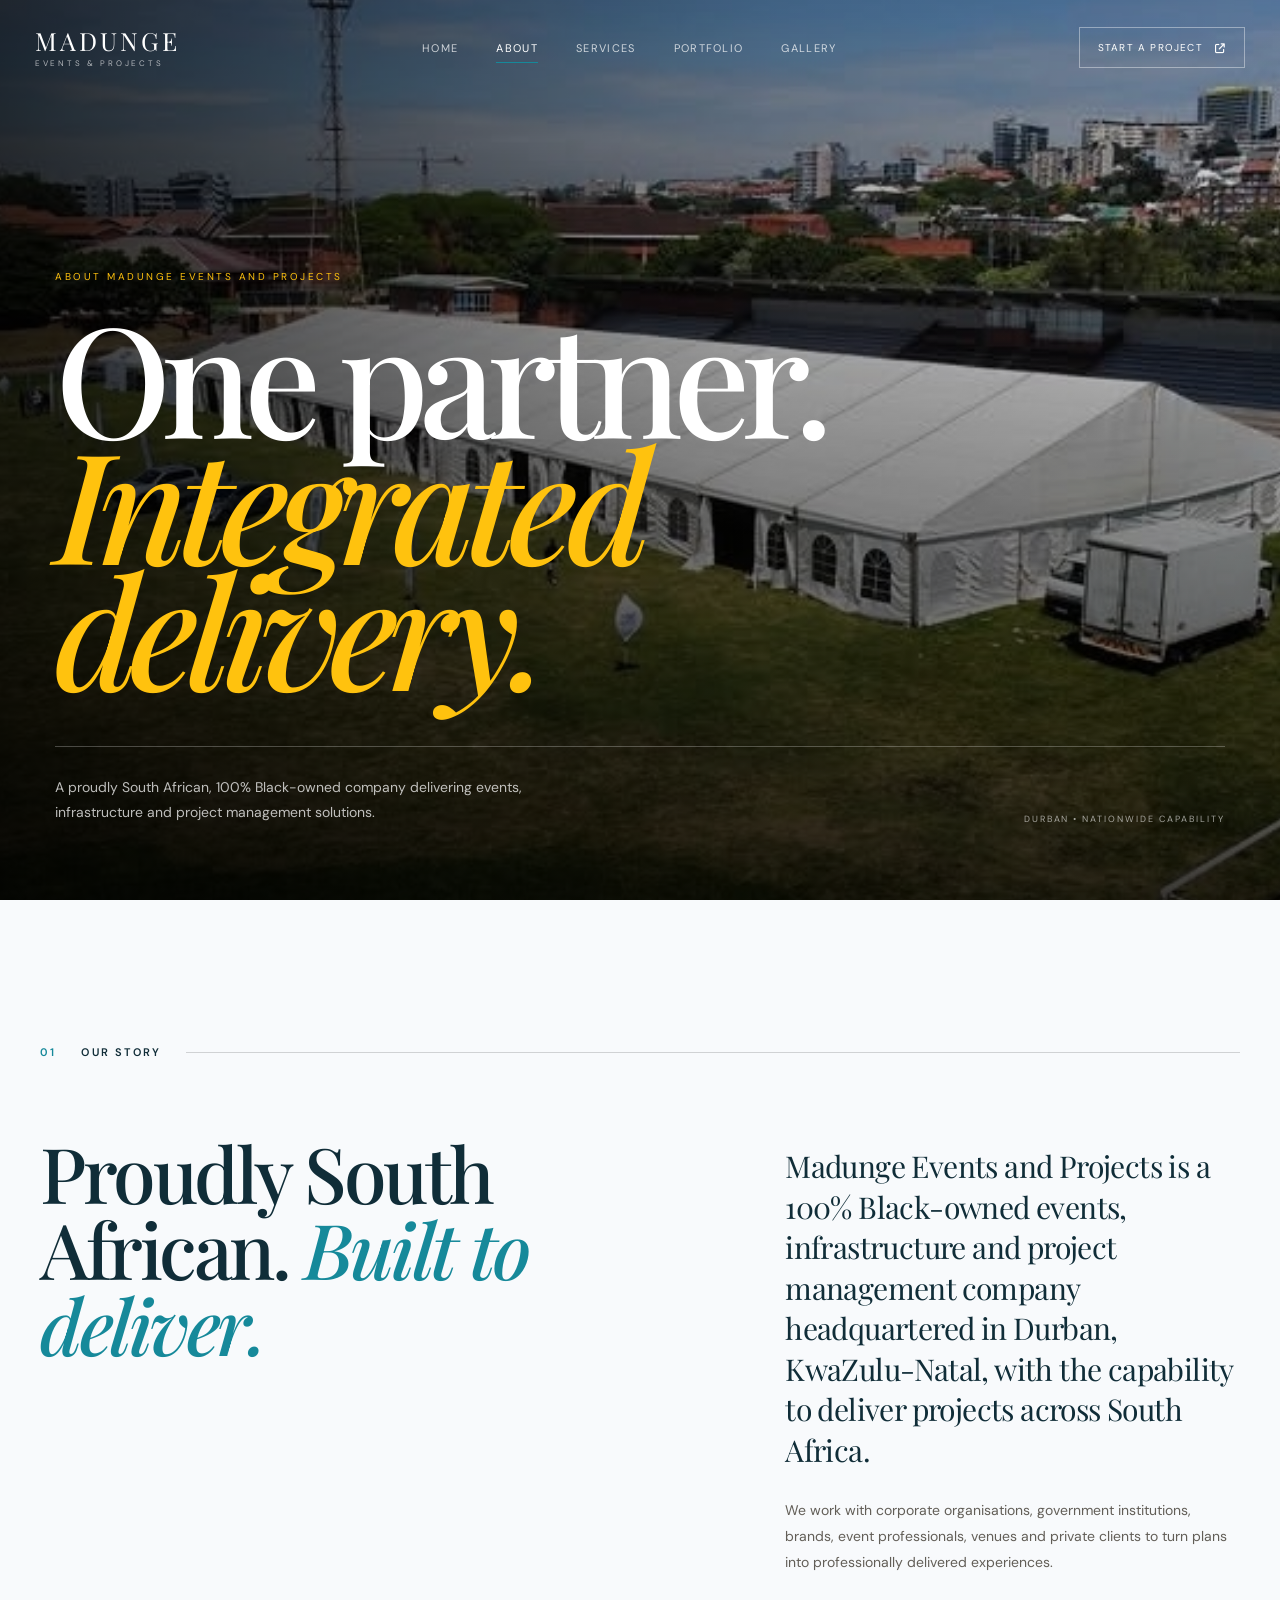
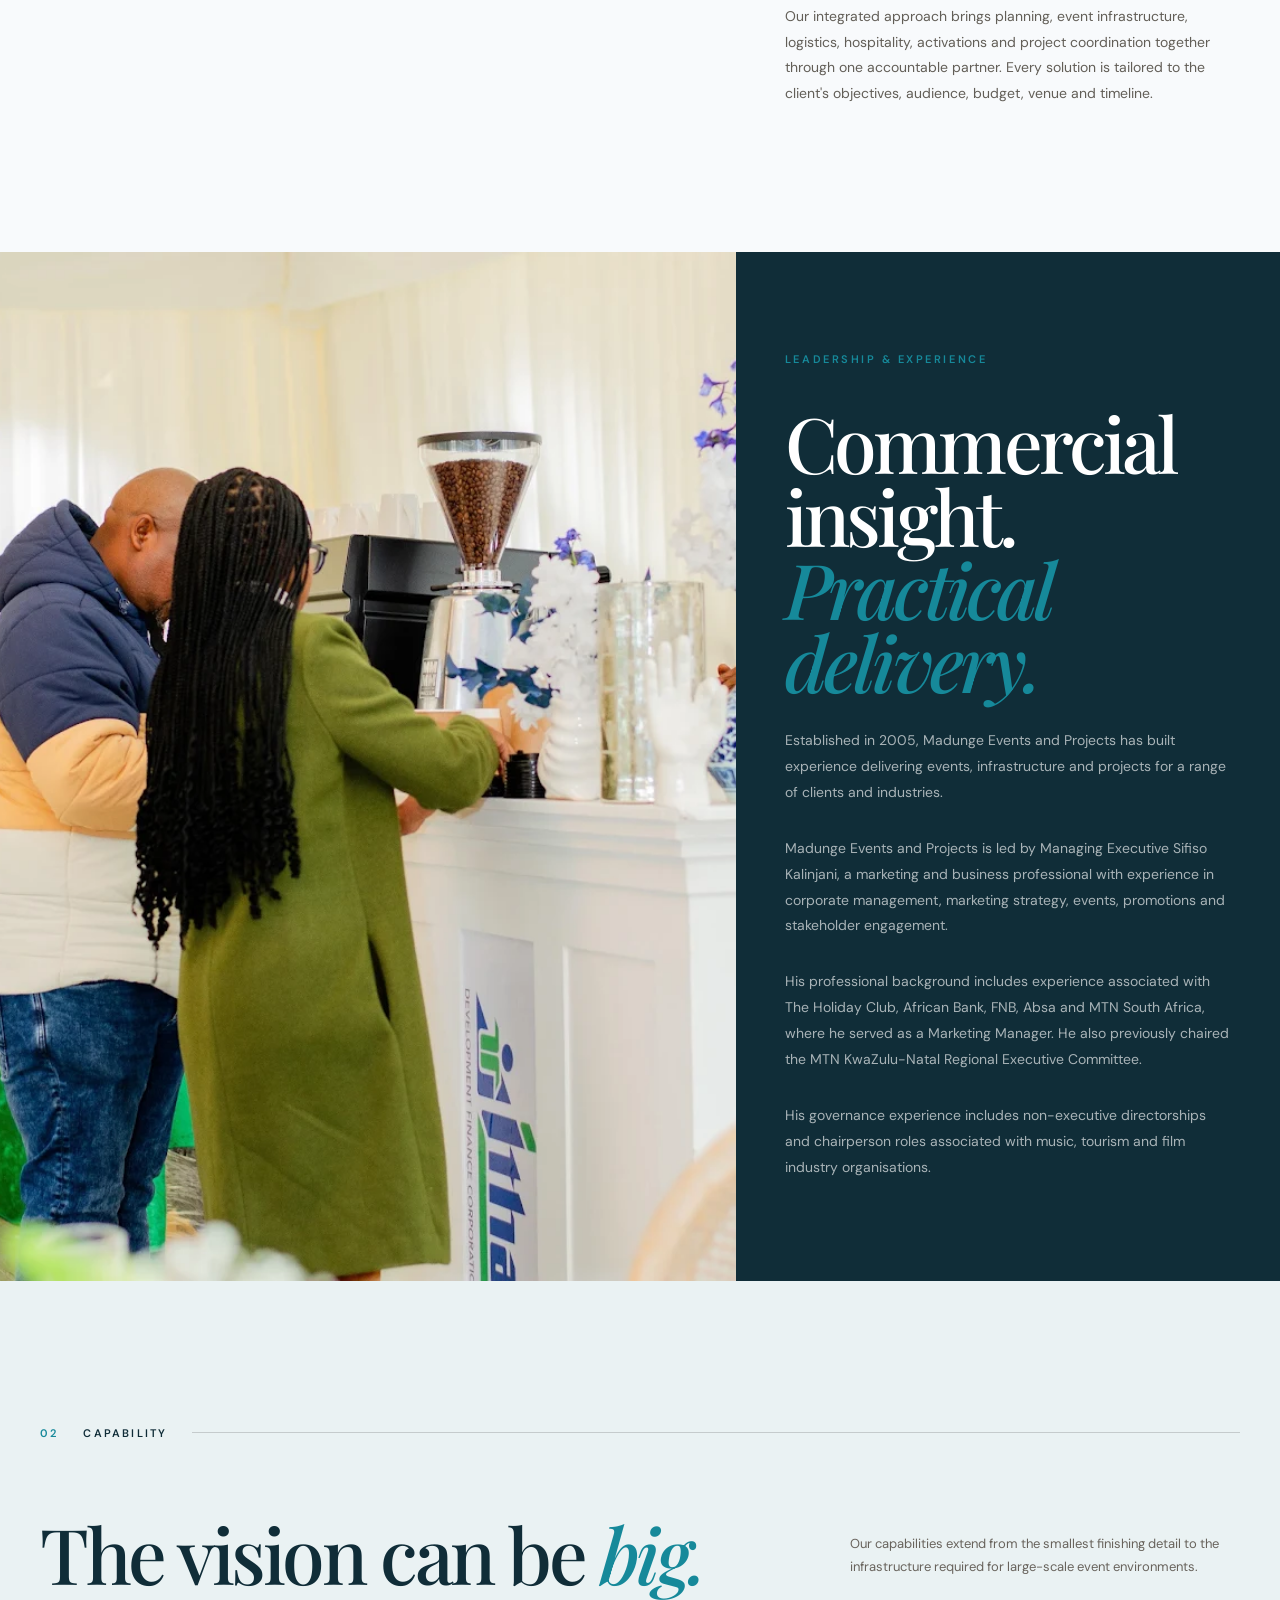
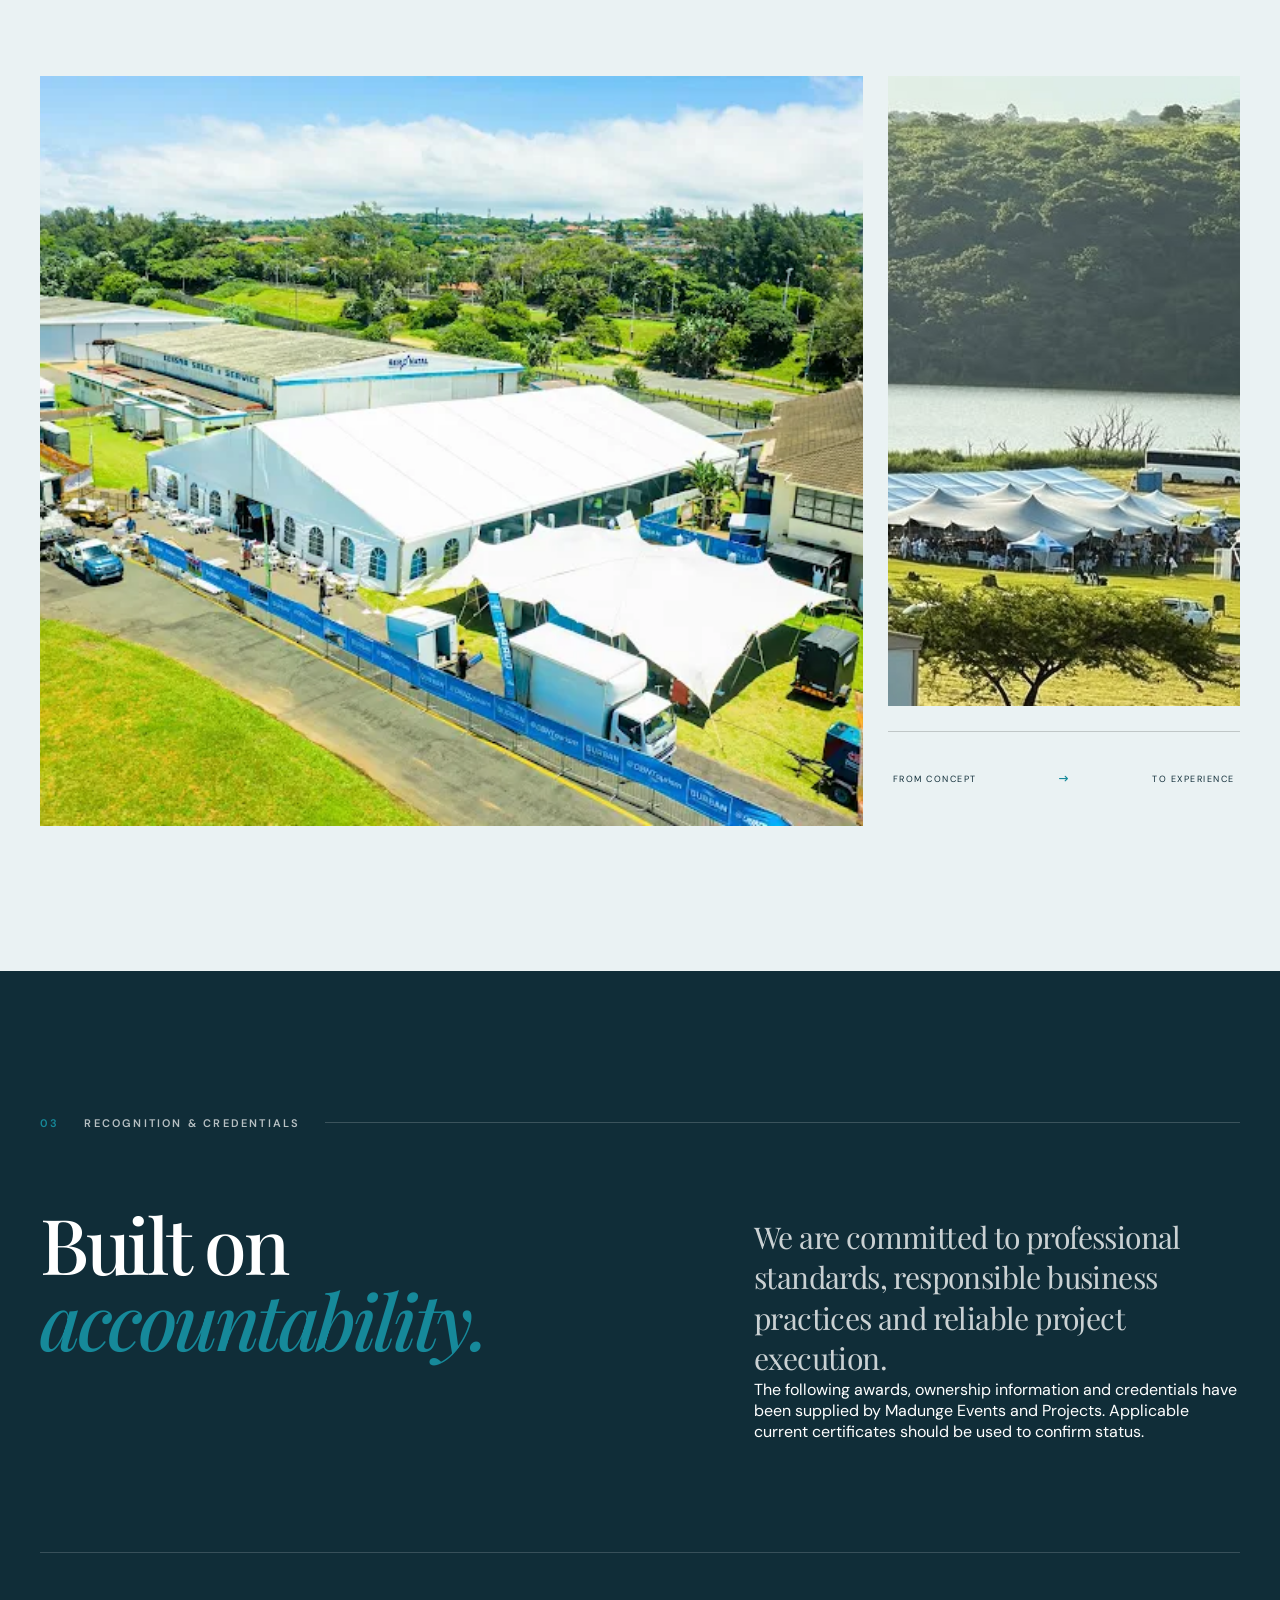
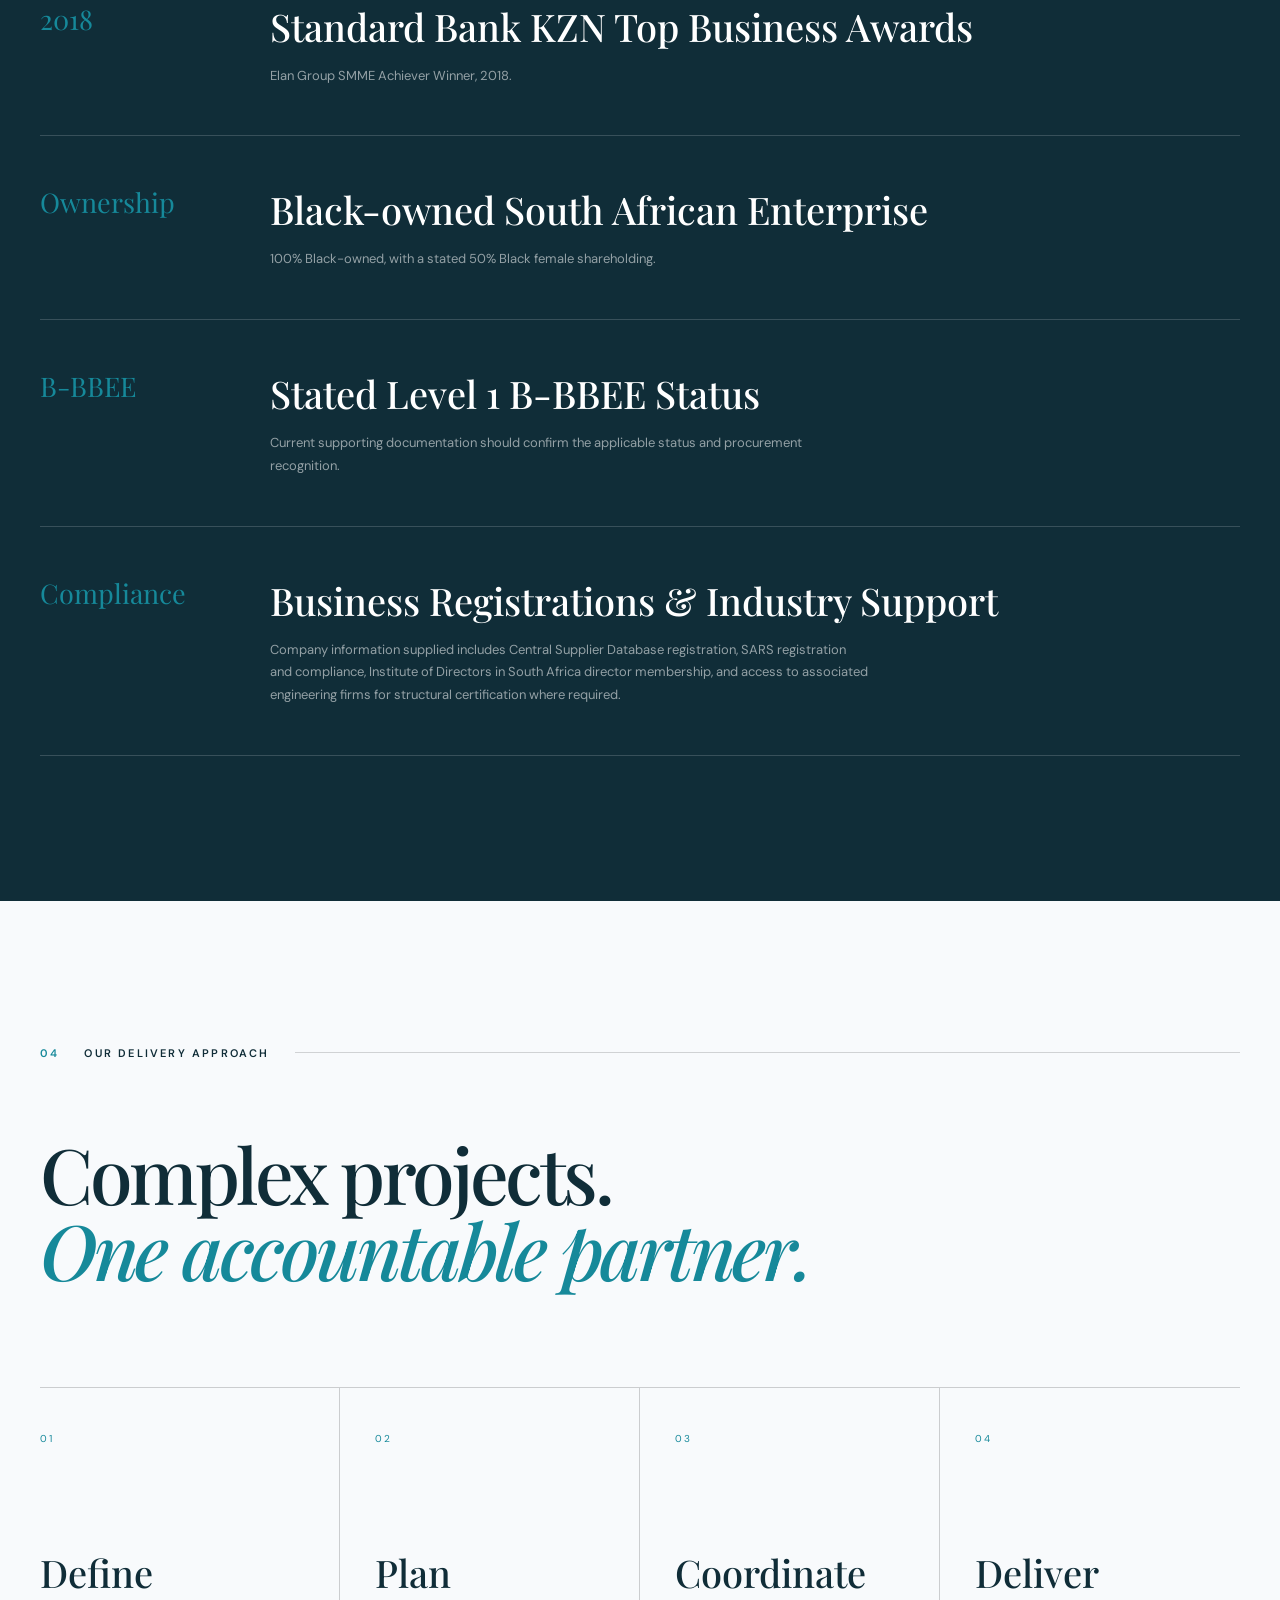
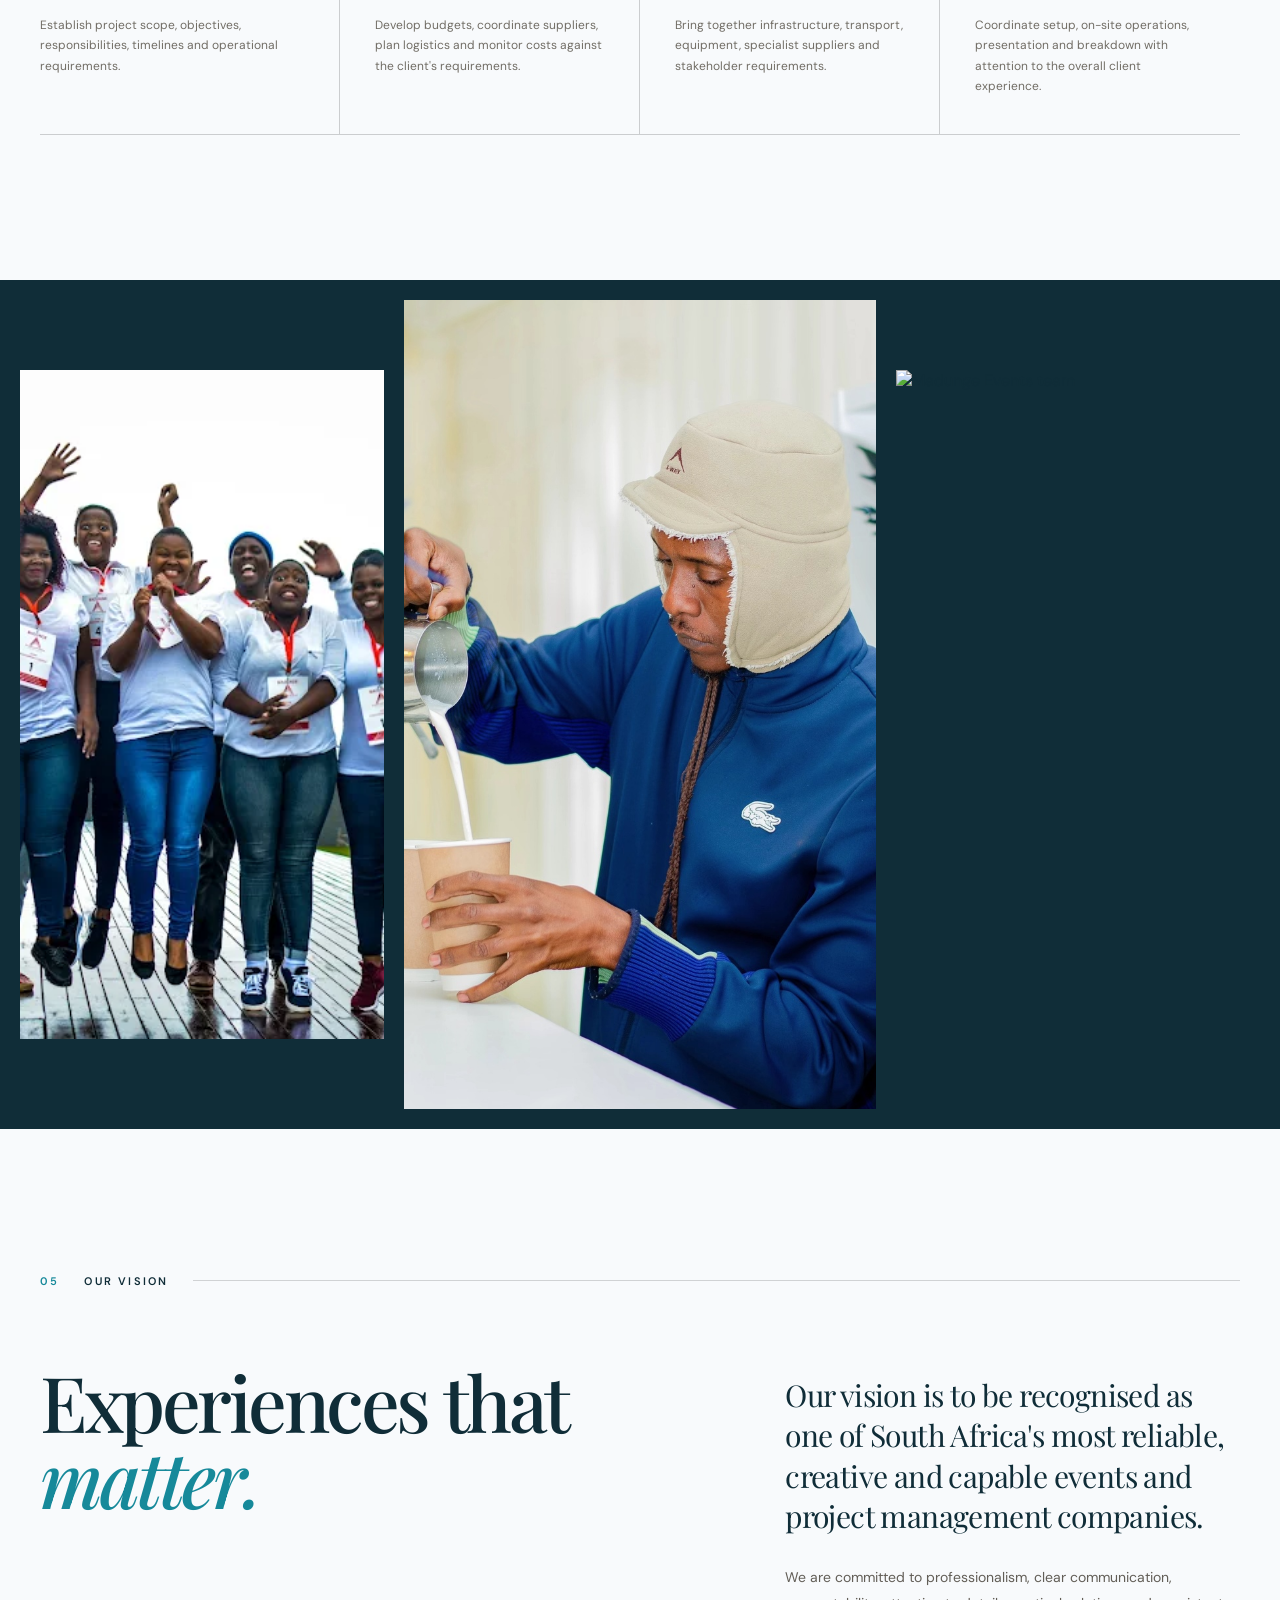
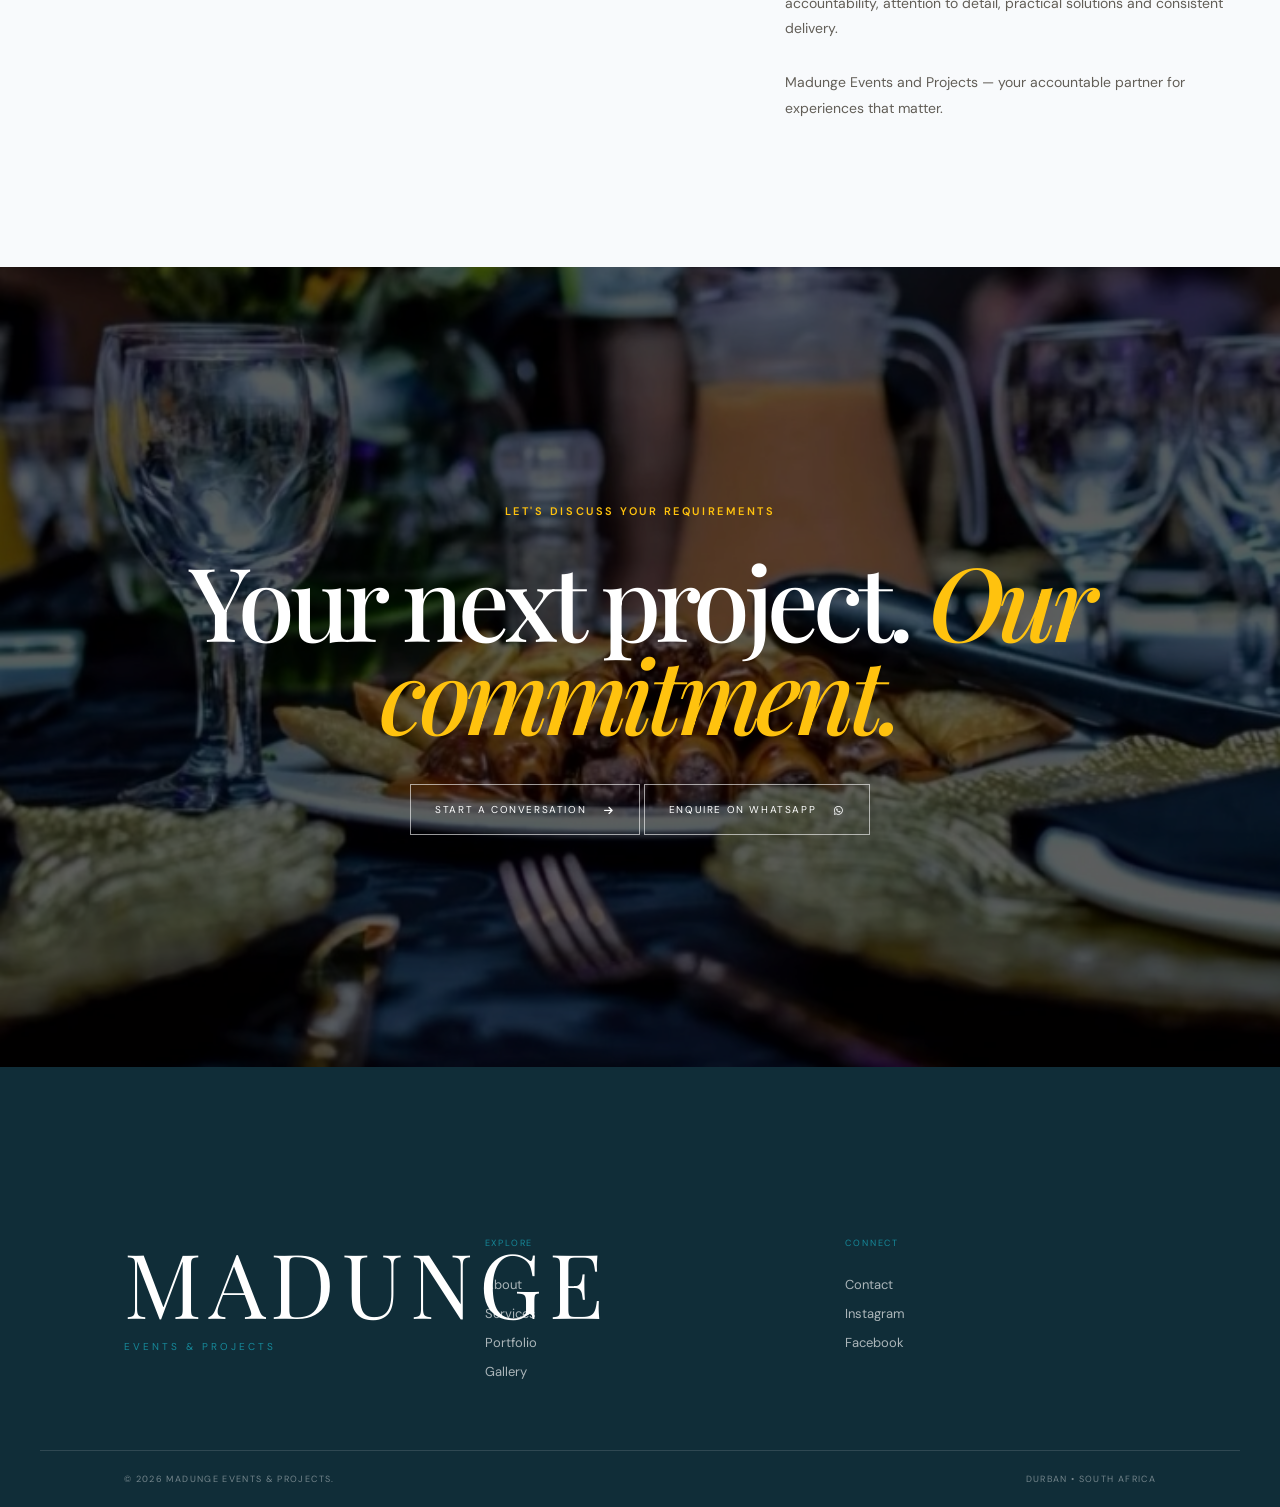
==== commit 6259a57e: "Update Madunge history and governance wording" ====
--- a/about.html
+++ b/about.html
@@ -245,6 +245,12 @@
         </h2>
 
         <p class="reveal">
+            Established in 2005, Madunge Events and Projects has built
+            experience delivering events, infrastructure and projects
+            for a range of clients and industries.
+        </p>
+
+        <p class="reveal">
             Madunge Events and Projects is led by Managing Executive
             Sifiso Kalinjani, a marketing and business professional
             with experience in corporate management, marketing
@@ -262,8 +268,7 @@
         <p class="reveal">
             His governance experience includes non-executive
             directorships and chairperson roles associated with
-            tourism, film, marketing and industry organisations
-            in KwaZulu-Natal.
+            music, tourism and film industry organisations.
         </p>
 
     </div>
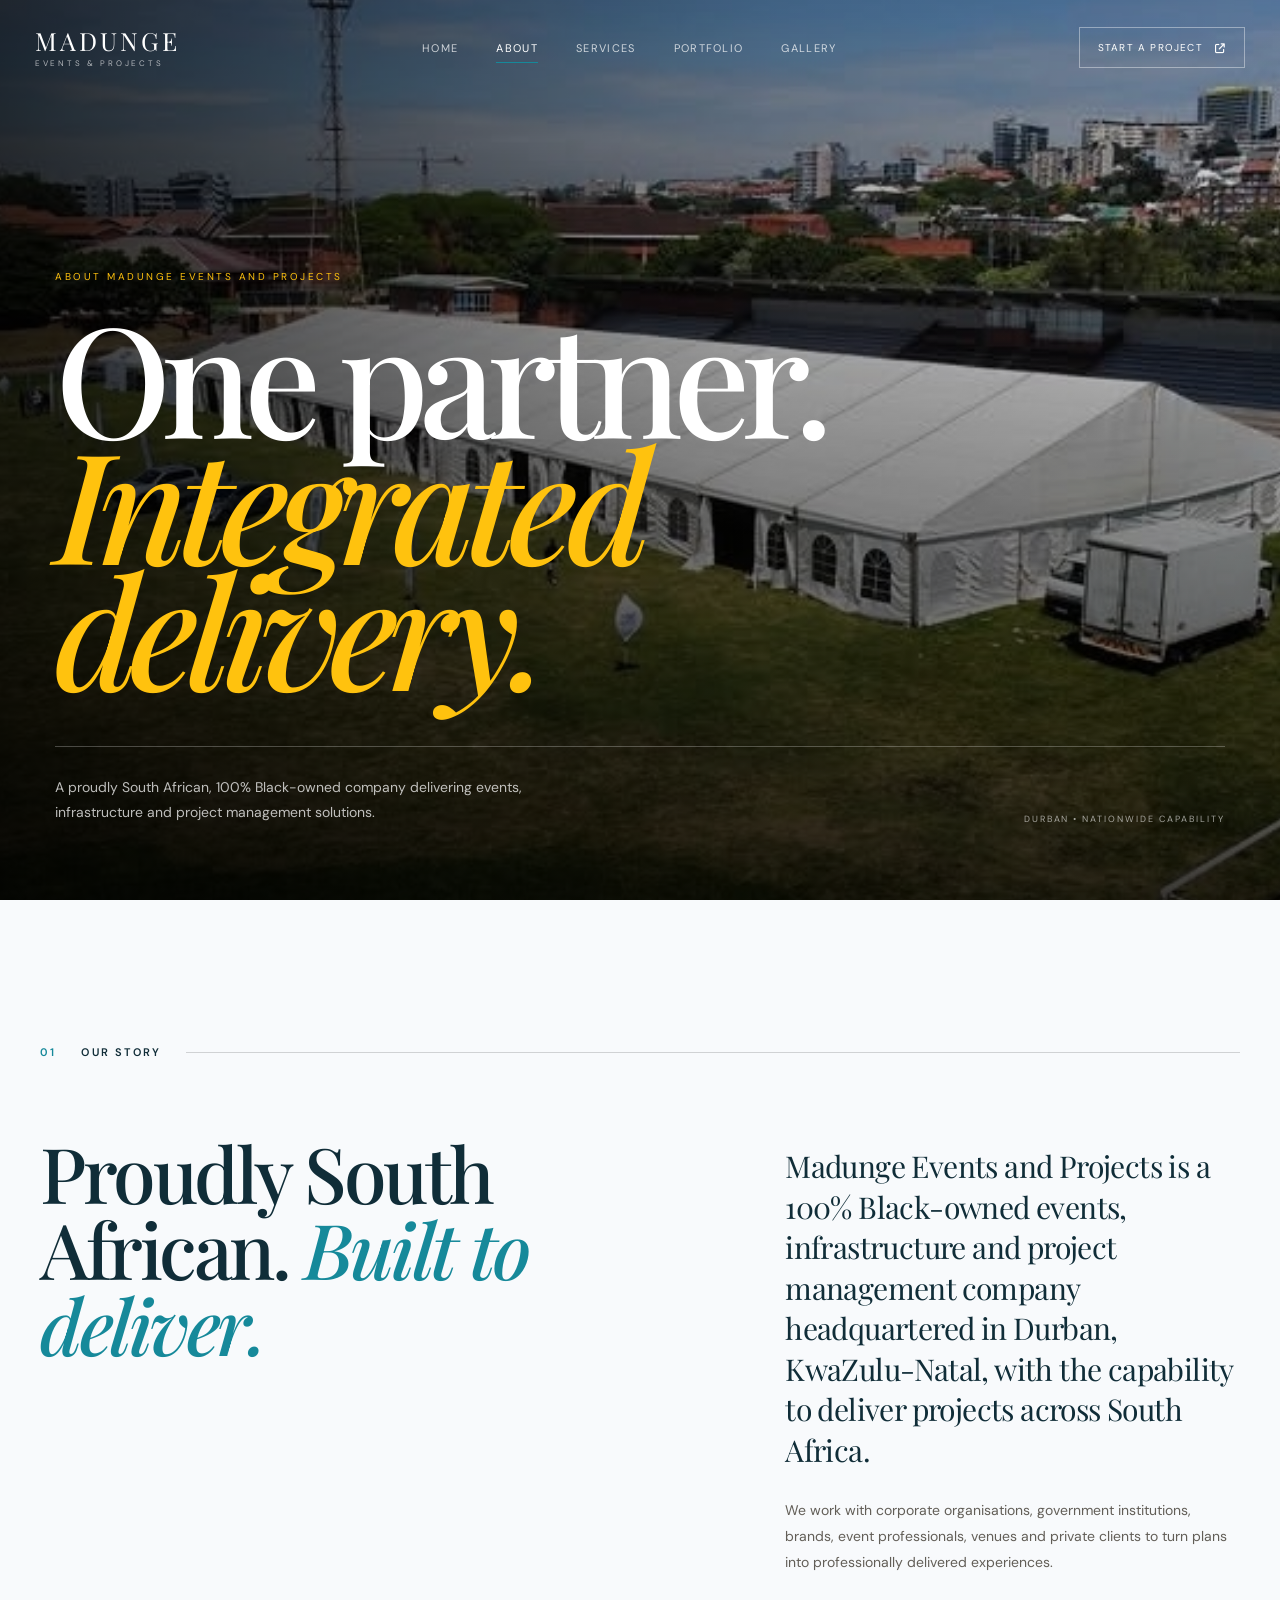
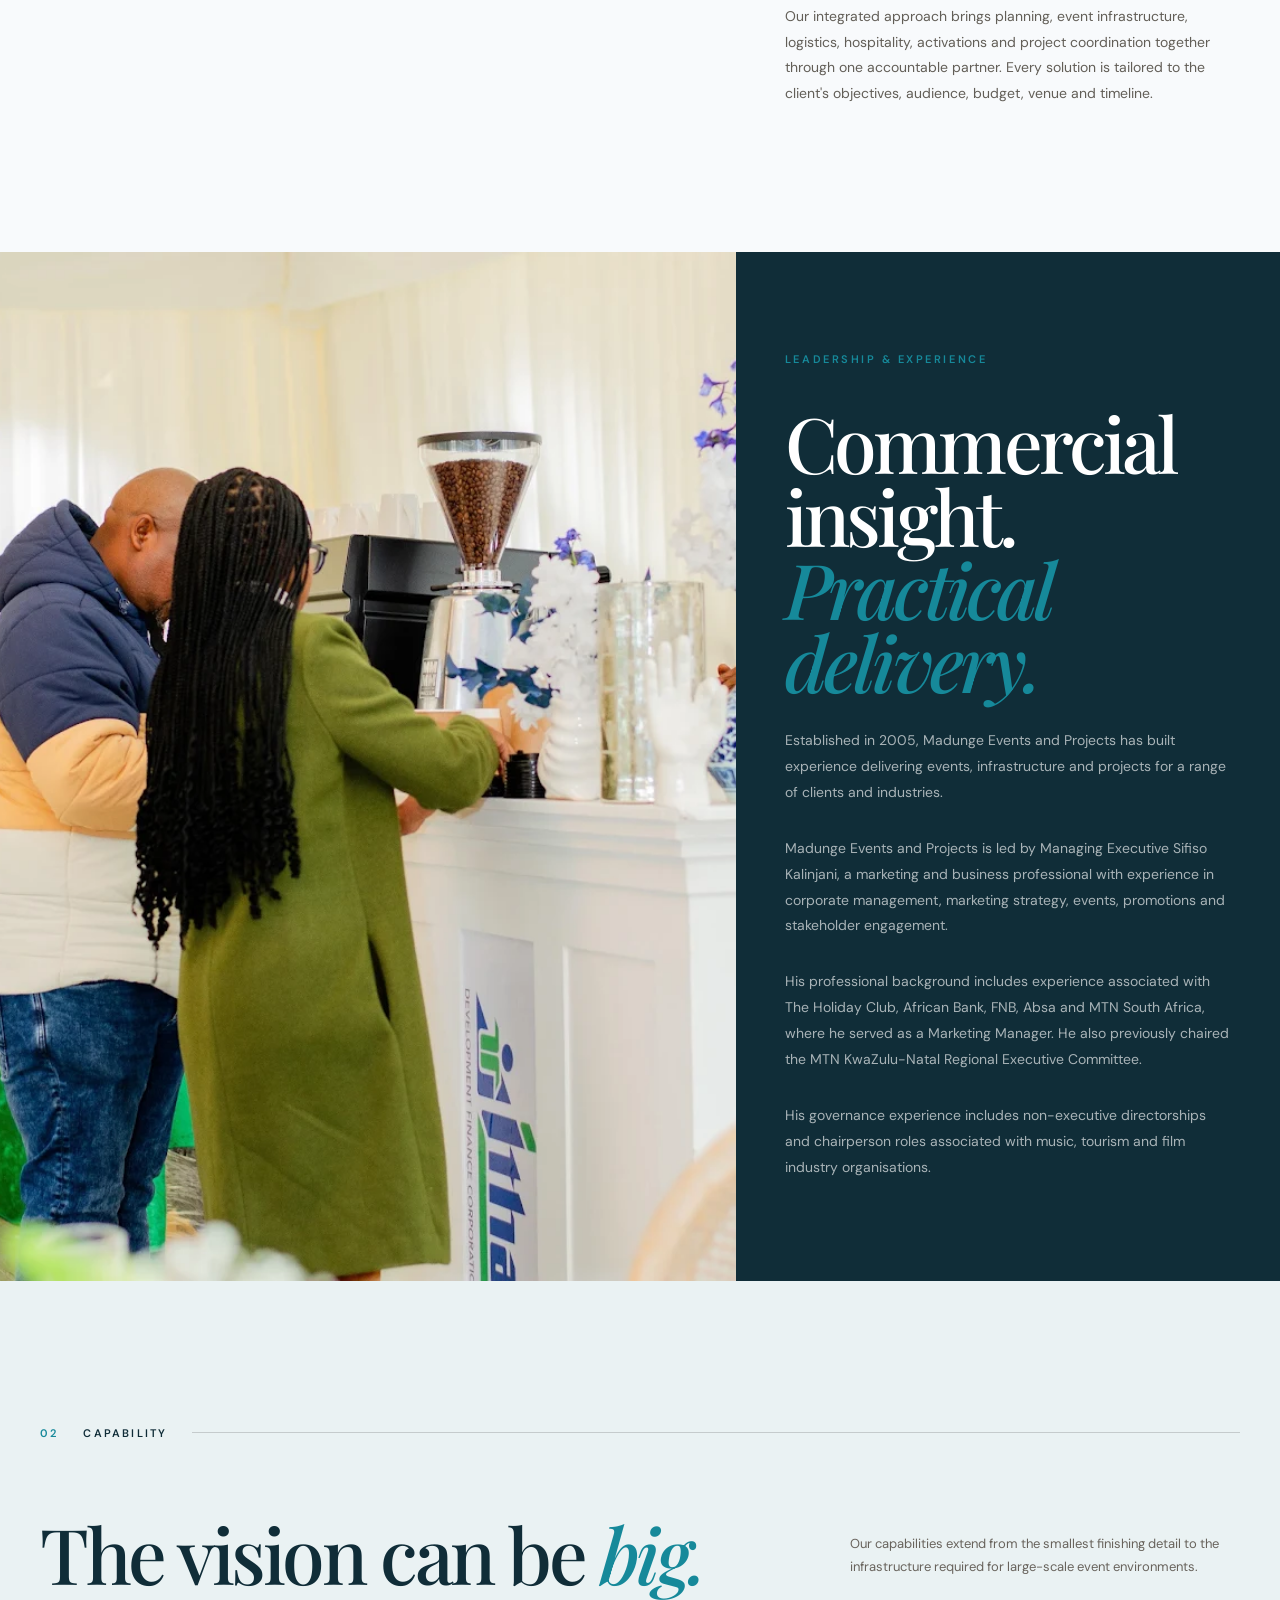
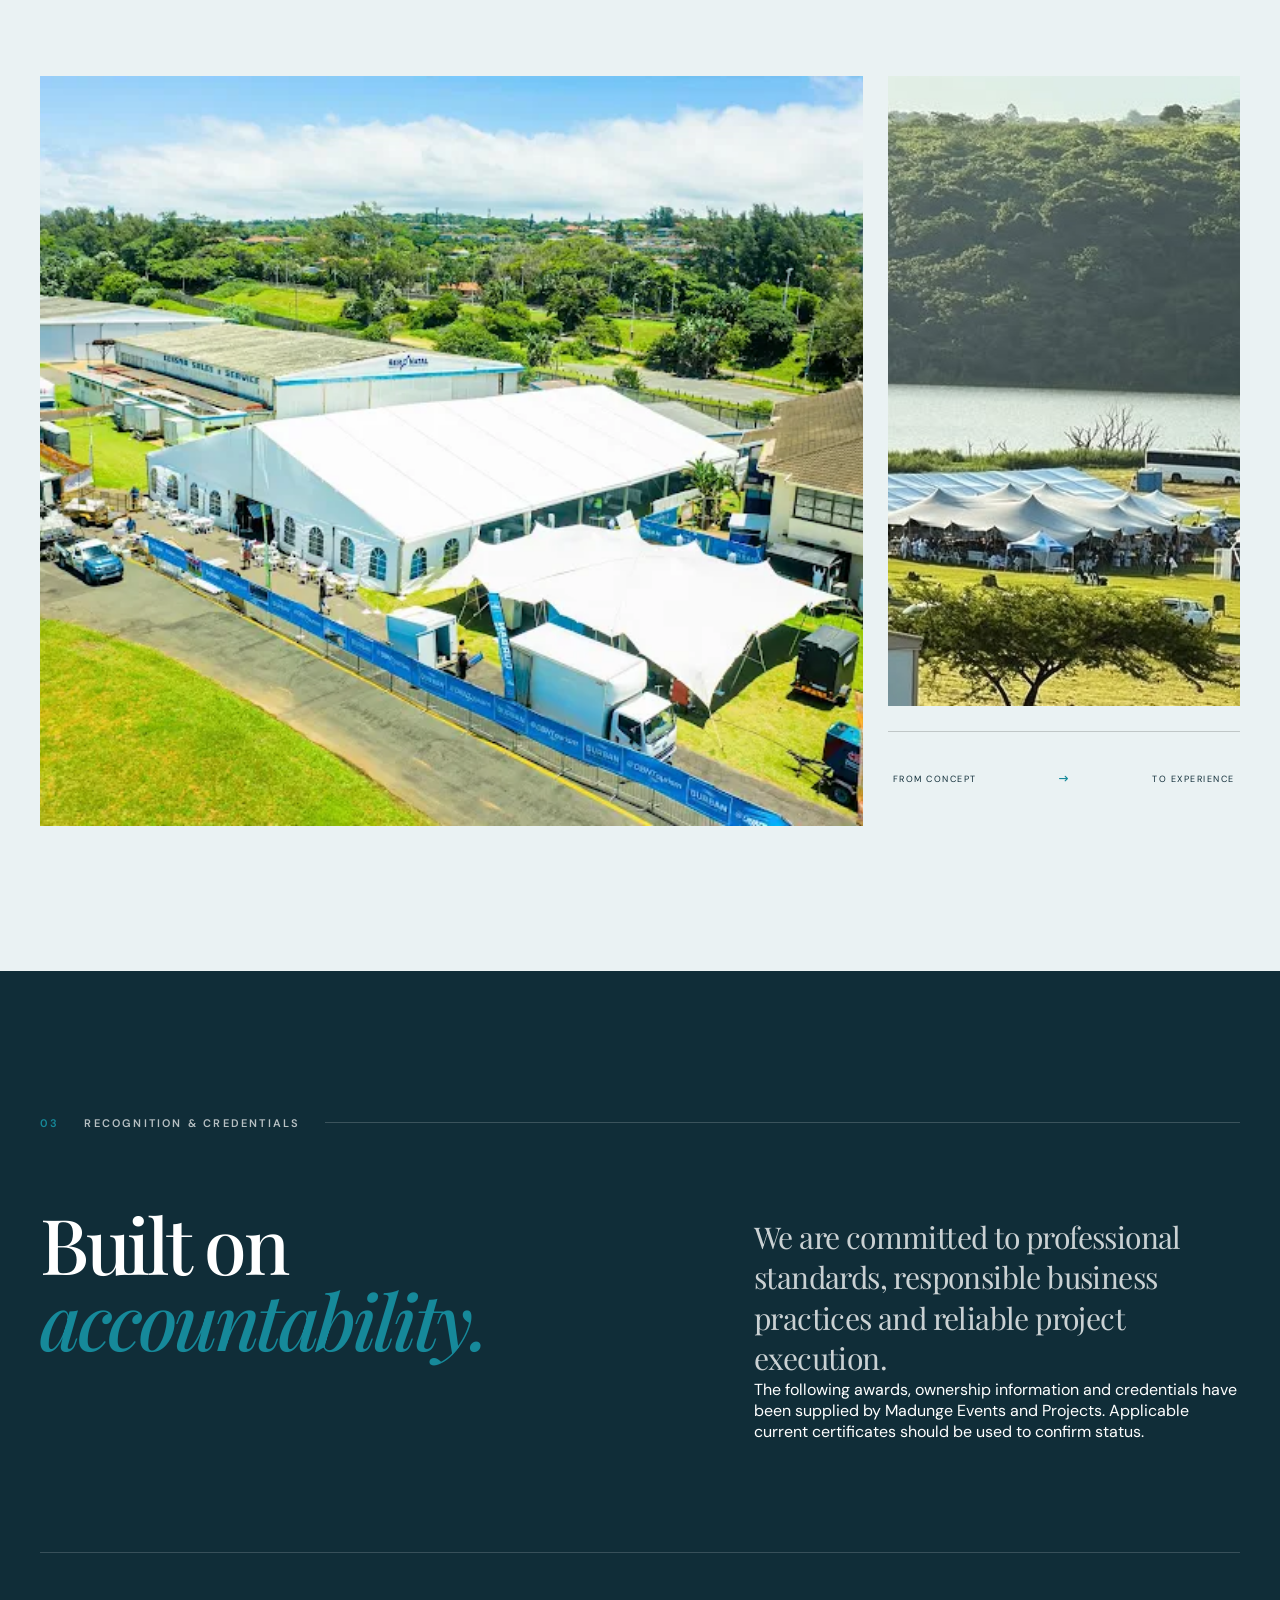
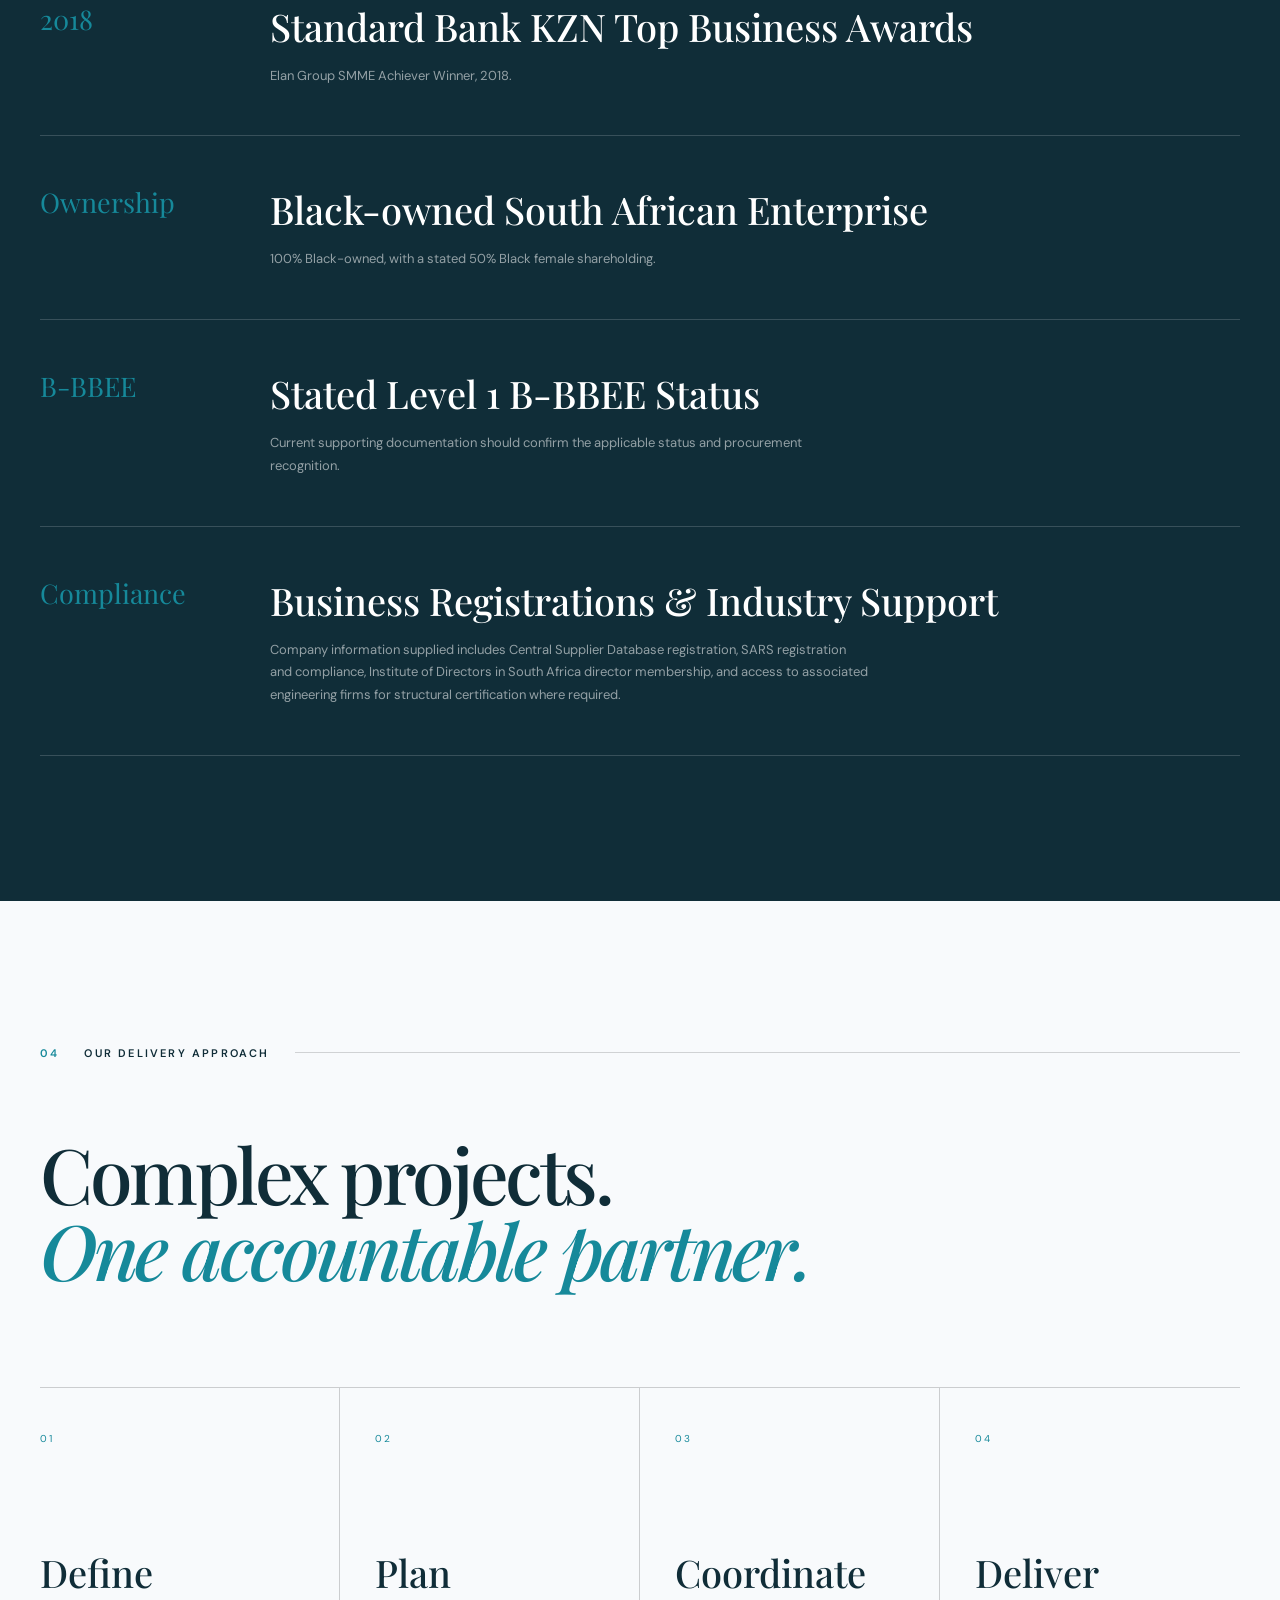
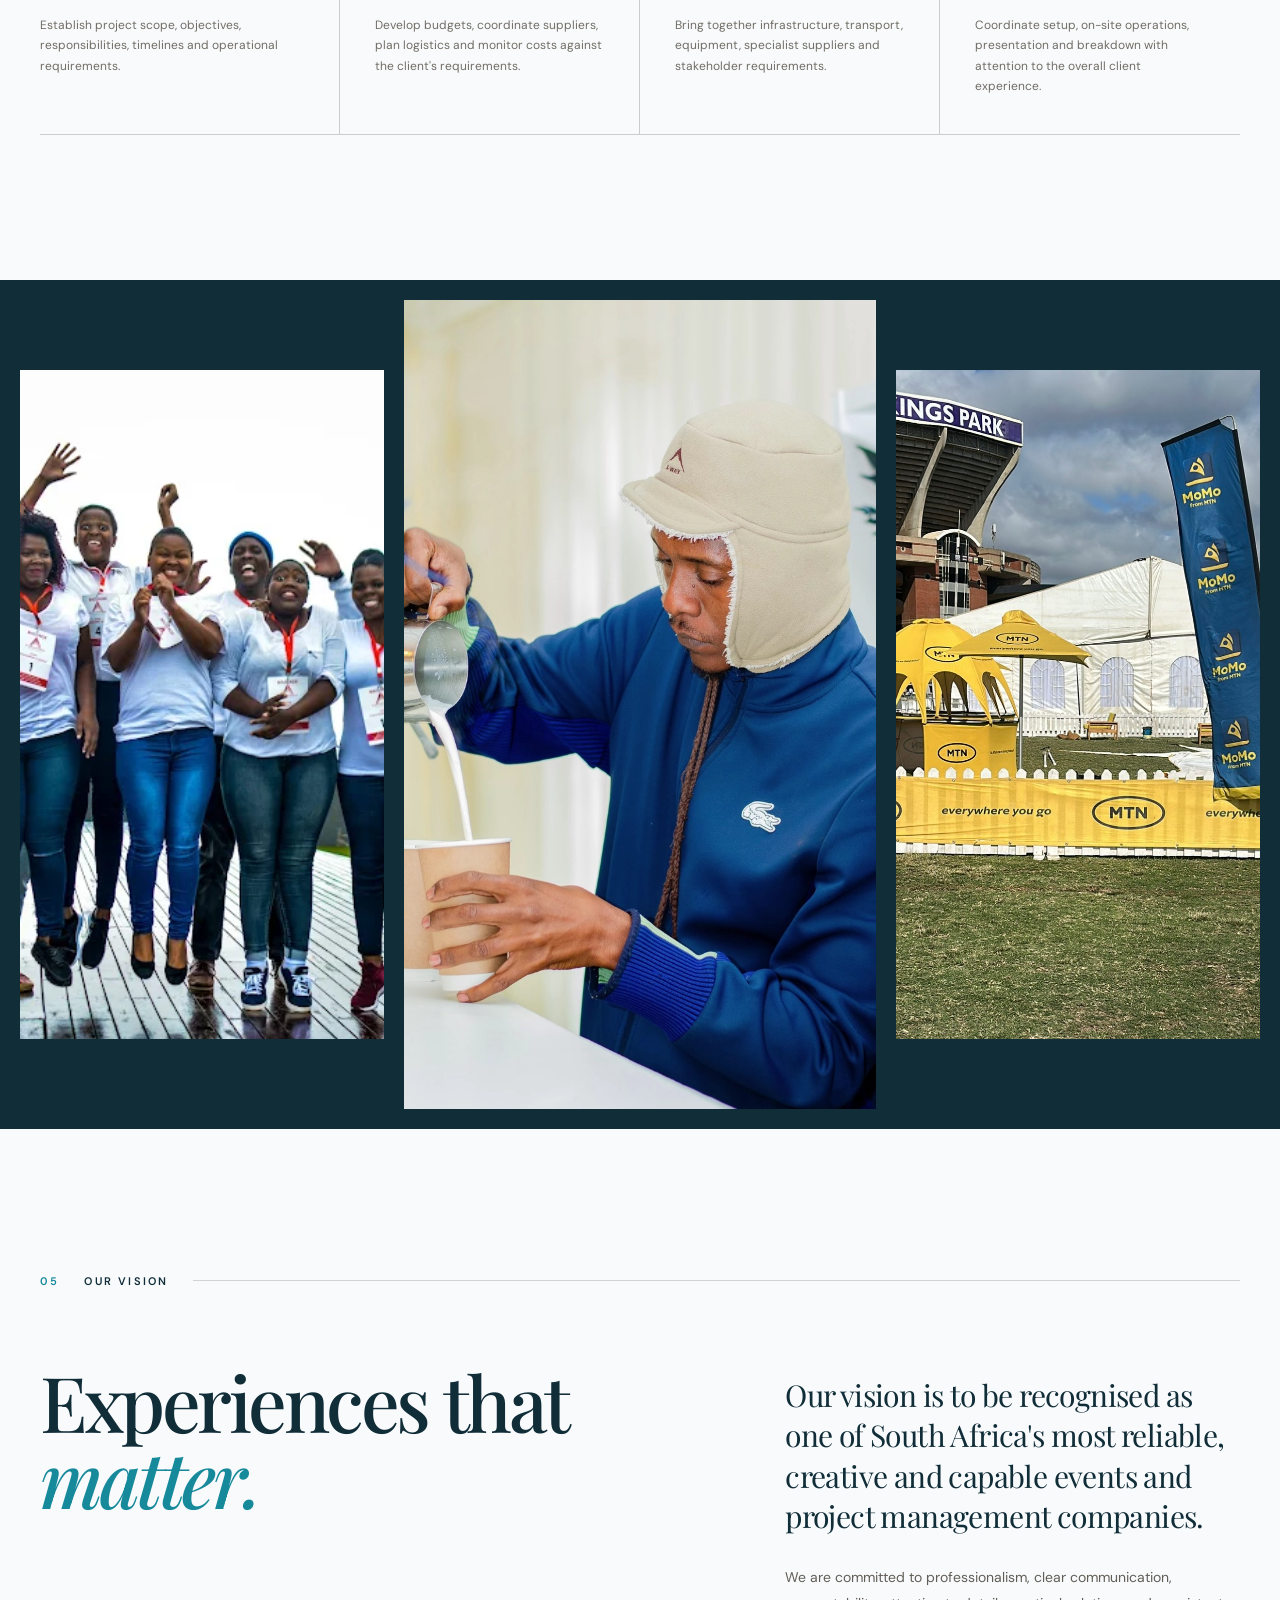
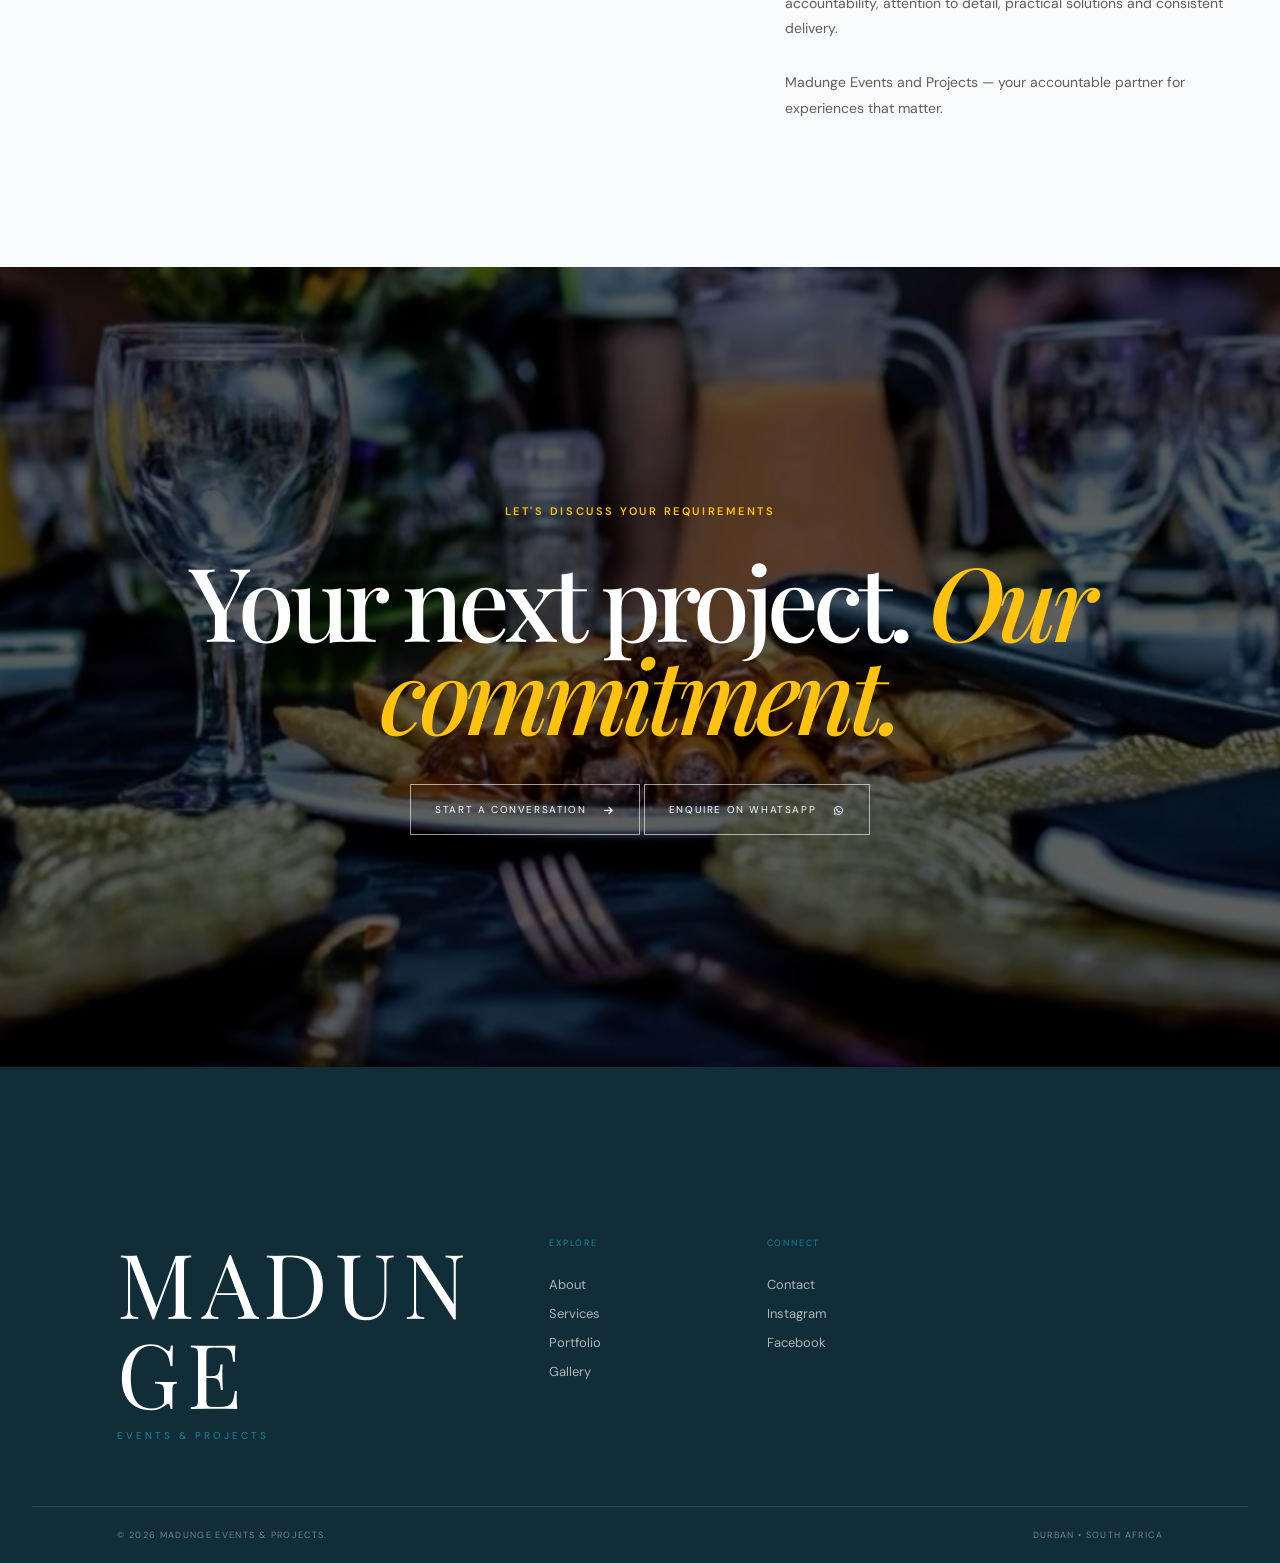
==== commit f13dcb66: "Fix missing team image reference" ====
--- a/about.html
+++ b/about.html
@@ -571,7 +571,7 @@
 
         <div class="people-photo">
 
-            <img src="assets/images/madunge-team4.webp"
+            <img src="assets/images/IMG_5711.JPG"
                  alt="Madunge Events team">
 
         </div>
--- a/css/style.css
+++ b/css/style.css
@@ -7594,3 +7594,146 @@
         padding: 22px 6%;
     }
 }
+
+
+/* =========================================================
+   GALLERY VIDEO SHOWCASE
+   ========================================================= */
+.gallery-video-section {
+    padding: 90px 6%;
+    background: var(--ivory);
+}
+.gallery-video-heading {
+    display: flex;
+    align-items: end;
+    justify-content: space-between;
+    gap: 28px;
+    margin: 18px 0 34px;
+}
+.gallery-video-heading > p {
+    max-width: 420px;
+    line-height: 1.8;
+    opacity: .75;
+}
+.gallery-video-grid {
+    display: grid;
+    grid-template-columns: repeat(2, minmax(0, 1fr));
+    gap: 22px;
+}
+.gallery-video-card {
+    min-width: 0;
+    margin: 0;
+    background: var(--white);
+    overflow: hidden;
+}
+.gallery-video-card video {
+    display: block;
+    width: 100%;
+    aspect-ratio: 16 / 9;
+    object-fit: cover;
+    background: var(--black);
+}
+.gallery-video-card figcaption {
+    padding: 15px 18px;
+    color: var(--black);
+    font-family: var(--serif);
+    font-size: 1.15rem;
+}
+@media (max-width: 700px) {
+    .gallery-video-heading {
+        display: block;
+    }
+    .gallery-video-heading > p {
+        margin-top: 14px;
+    }
+    .gallery-video-grid {
+        grid-template-columns: 1fr;
+        gap: 16px;
+    }
+}
+
+/* Keep custom-select choices visible and scrollable on small screens. */
+.custom-select {
+    position: relative;
+}
+.custom-select-menu {
+    display: block;
+    max-height: min(55vh, 360px);
+    overflow-y: auto;
+    overscroll-behavior: contain;
+}
+.custom-select-menu button {
+    min-height: 44px;
+}
+
+
+/* FOOTER LAYOUT FIX — keep the brand and navigation in separate columns. */
+.footer > .container {
+    width: min(100% - 64px, 1400px);
+    margin-inline: auto;
+}
+.footer-top {
+    display: grid;
+    grid-template-columns: minmax(0, 0.9fr) minmax(0, 1.5fr);
+    align-items: start;
+    gap: clamp(32px, 5vw, 80px);
+    padding-bottom: 64px;
+}
+.footer-brand {
+    min-width: 0;
+    overflow-wrap: anywhere;
+}
+.footer-brand > p:not(:first-of-type) {
+    max-width: 420px;
+    line-height: 1.8;
+    letter-spacing: normal;
+    text-transform: none;
+    font-size: 12px;
+    color: rgba(255,255,255,.65);
+}
+.footer-links {
+    min-width: 0;
+    display: grid;
+    grid-template-columns: repeat(3, minmax(0, 1fr));
+    gap: clamp(18px, 3vw, 44px);
+    align-self: start;
+}
+.footer-links > div {
+    min-width: 0;
+}
+.footer-links a,
+.footer-links p {
+    overflow-wrap: anywhere;
+}
+@media (max-width: 900px) {
+    .footer-top {
+        grid-template-columns: minmax(0, 1fr);
+        gap: 38px;
+    }
+    .footer-links {
+        grid-template-columns: repeat(3, minmax(0, 1fr));
+    }
+}
+@media (max-width: 600px) {
+    .footer > .container {
+        width: calc(100% - 36px);
+    }
+    .footer-top {
+        padding: 50px 0 40px;
+        gap: 32px;
+    }
+    .footer-logo {
+        font-size: clamp(44px, 12vw, 64px);
+    }
+    .footer-links {
+        grid-template-columns: repeat(2, minmax(0, 1fr));
+        gap: 28px 18px;
+    }
+    .footer-bottom {
+        align-items: flex-start;
+        flex-direction: column;
+        gap: 12px;
+        padding: 22px 0;
+        line-height: 1.8;
+    }
+}
